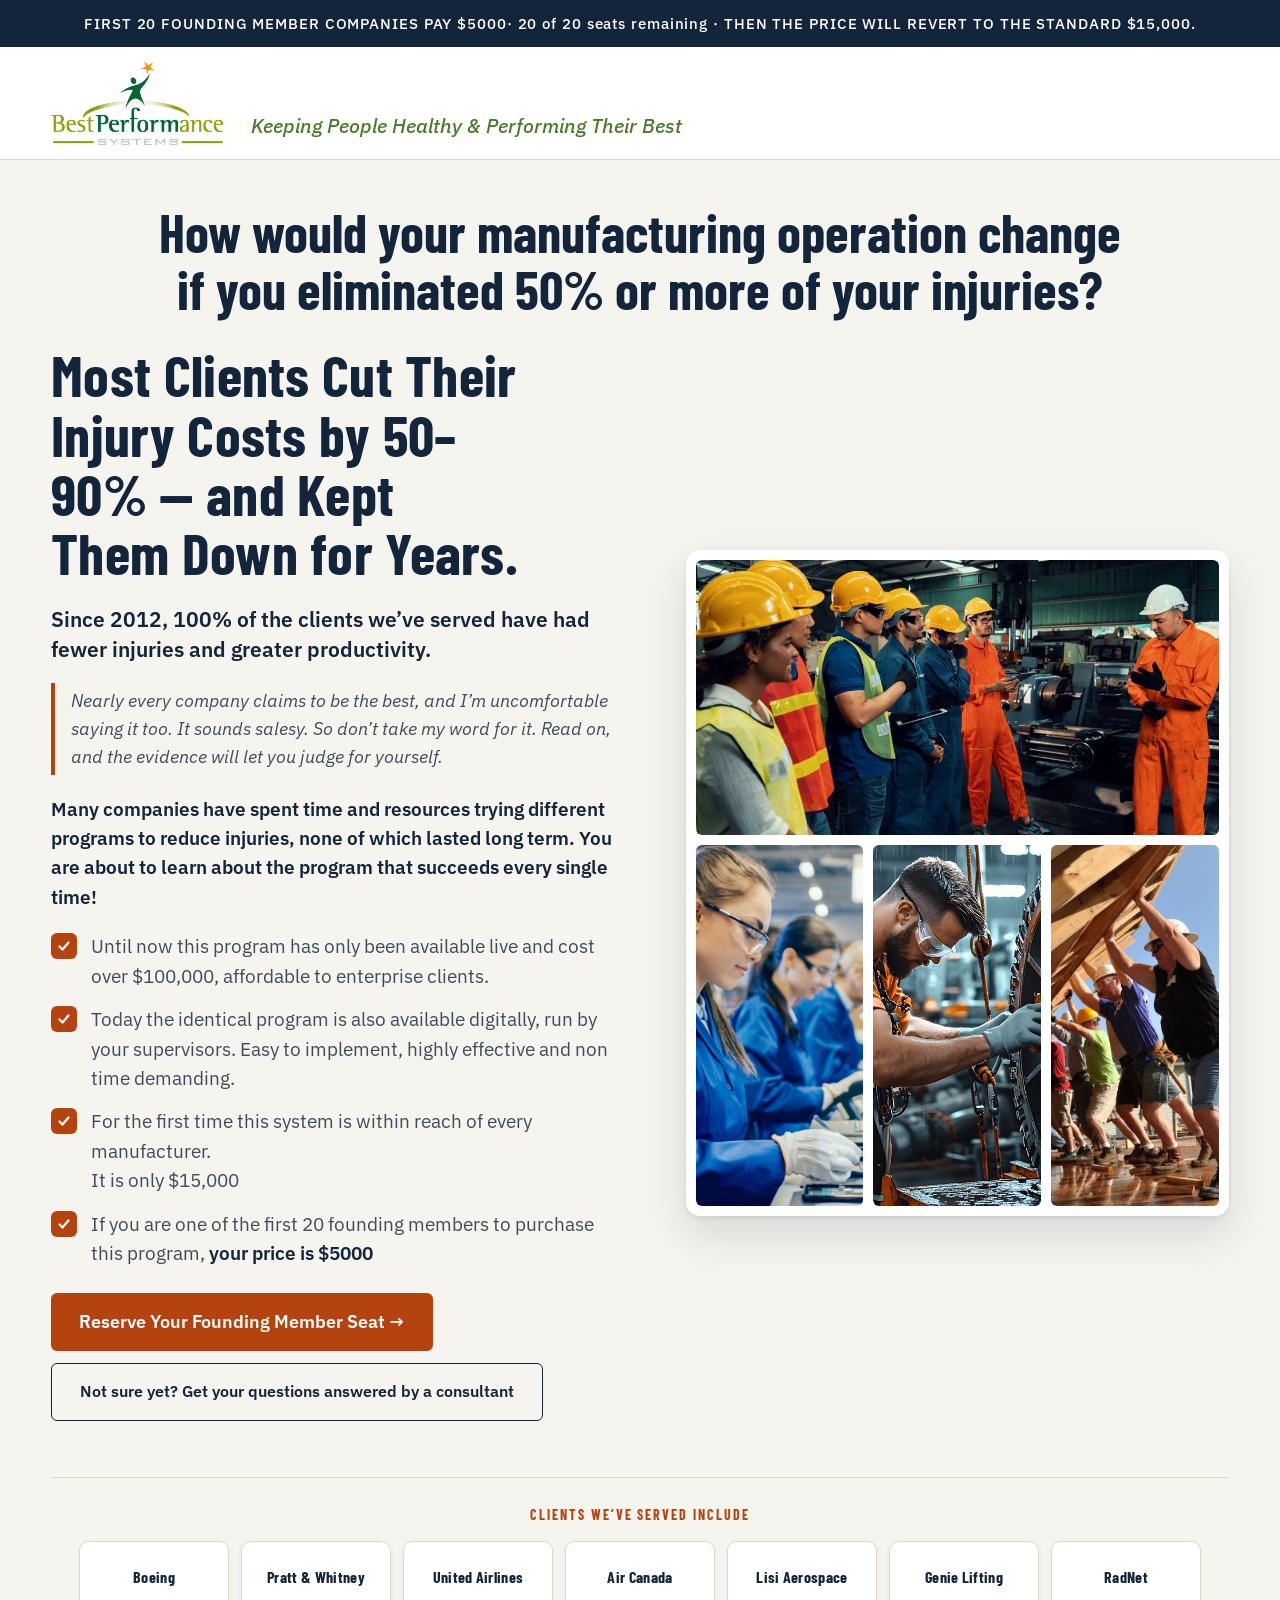
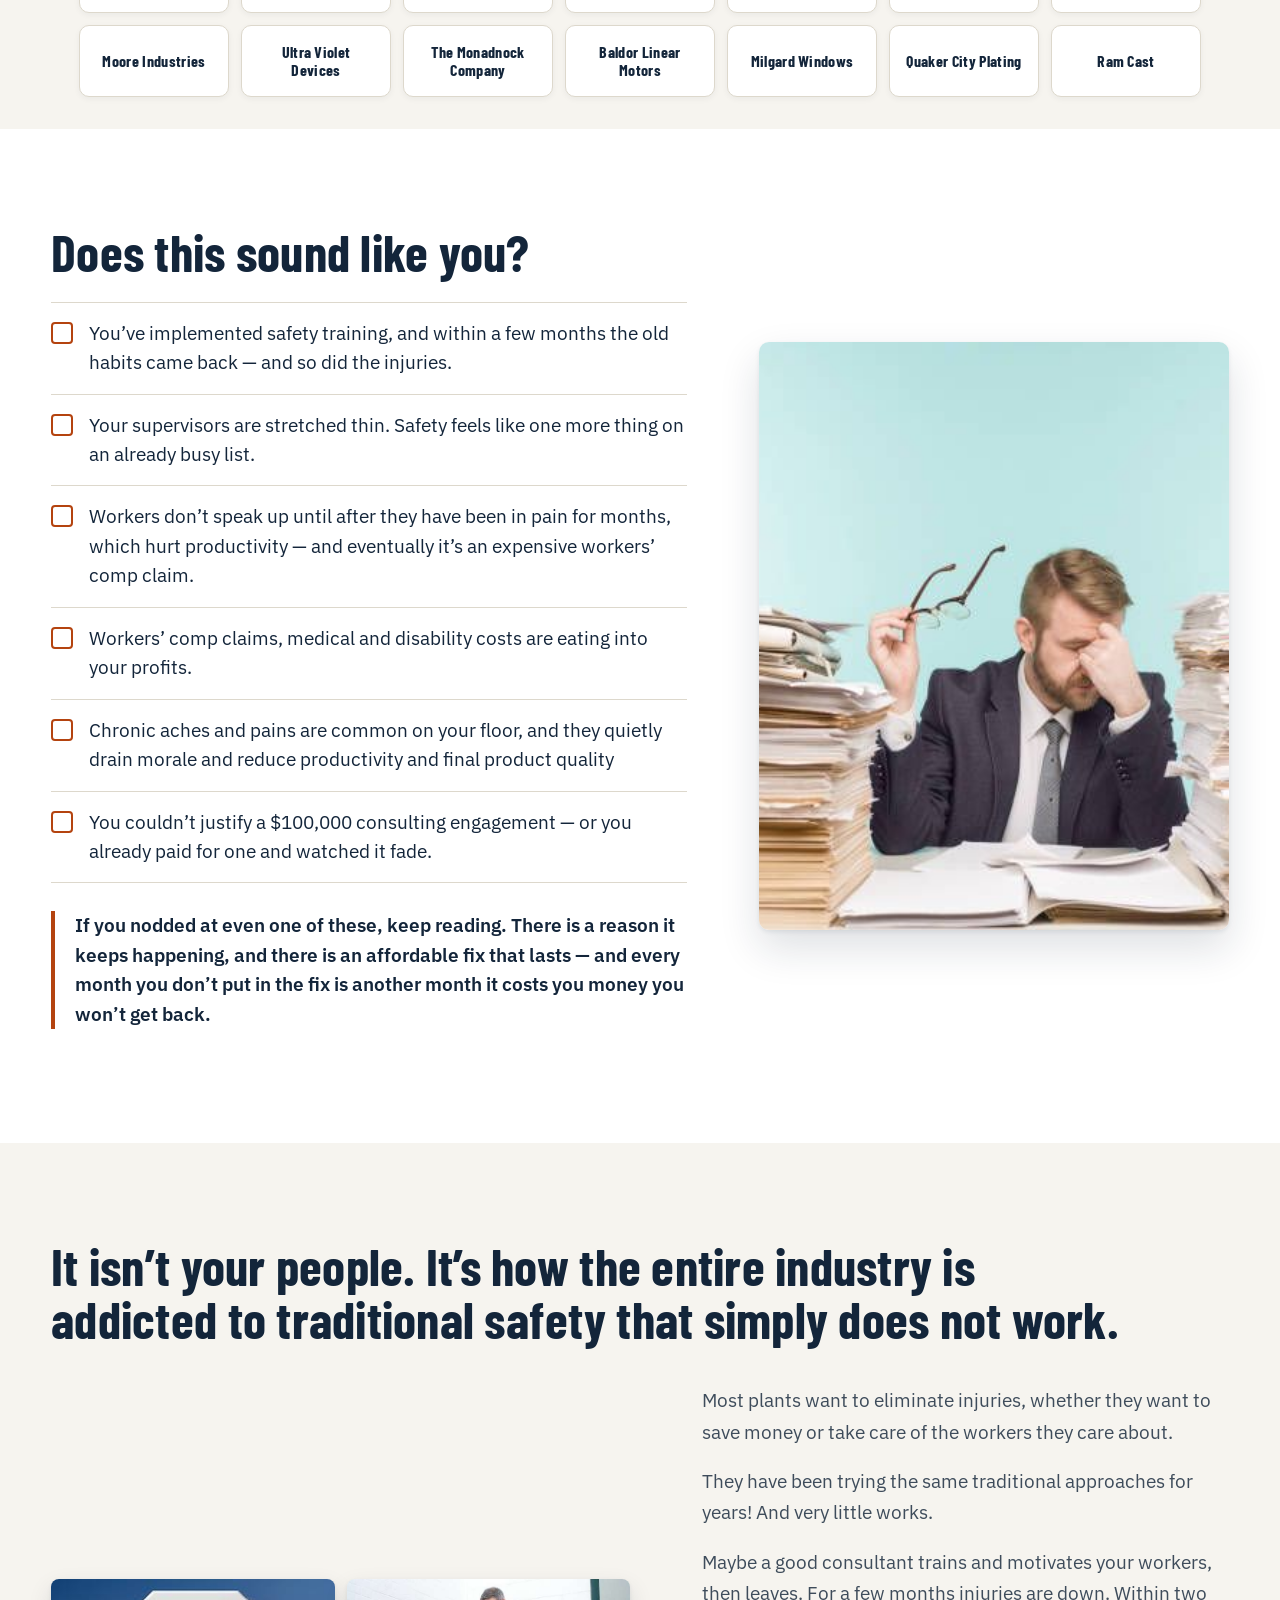
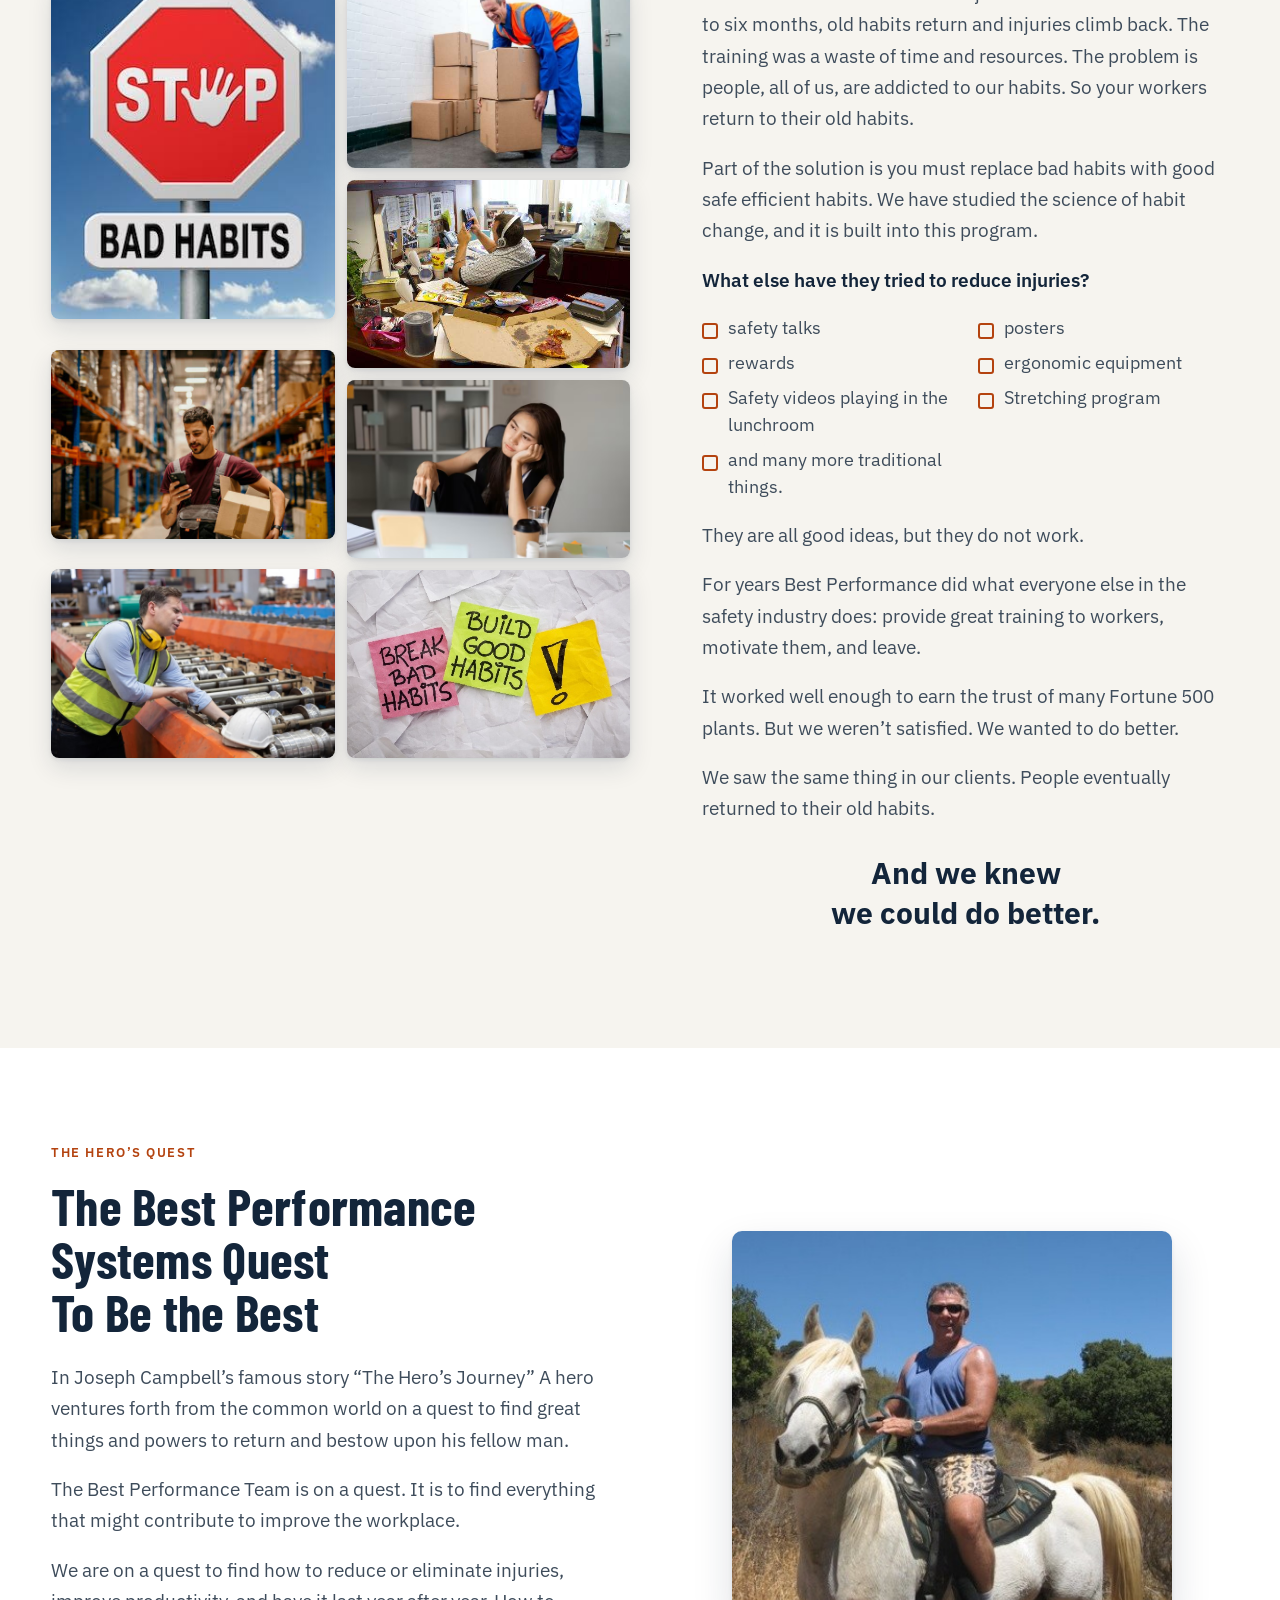
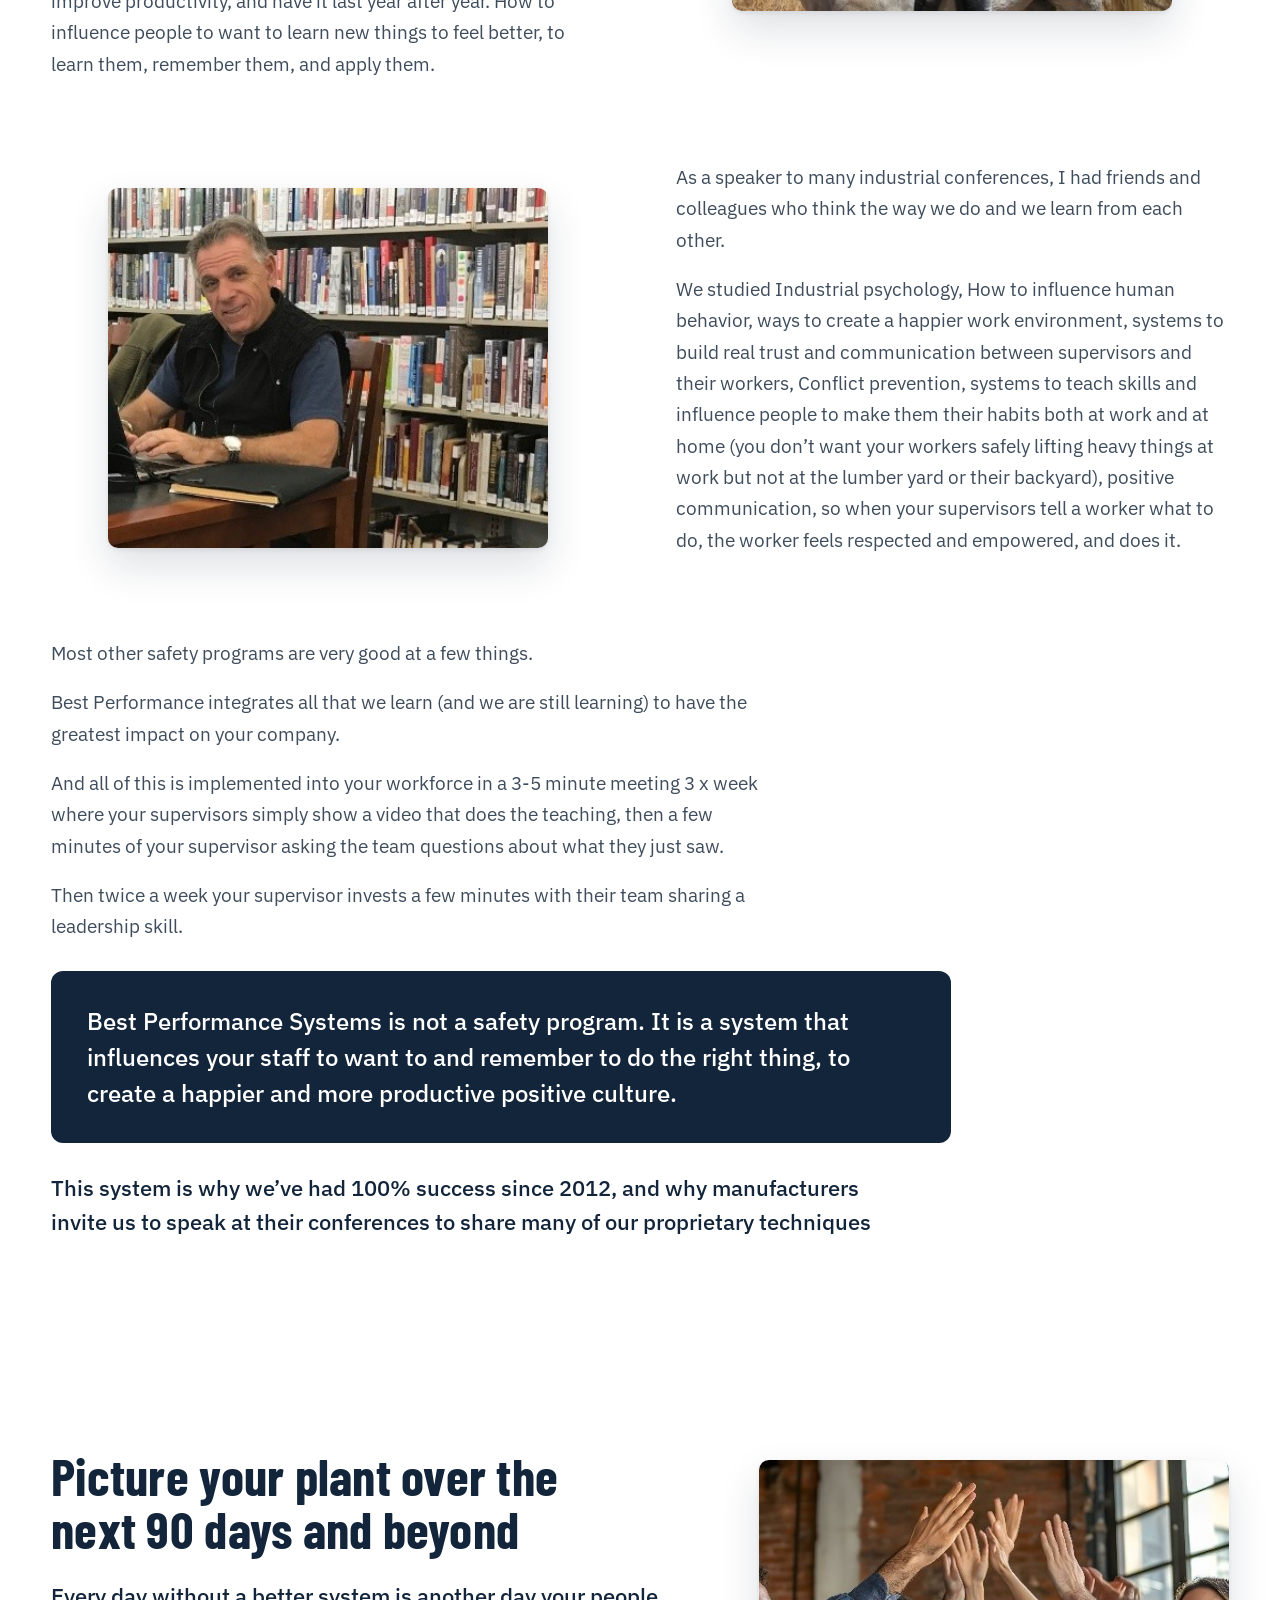
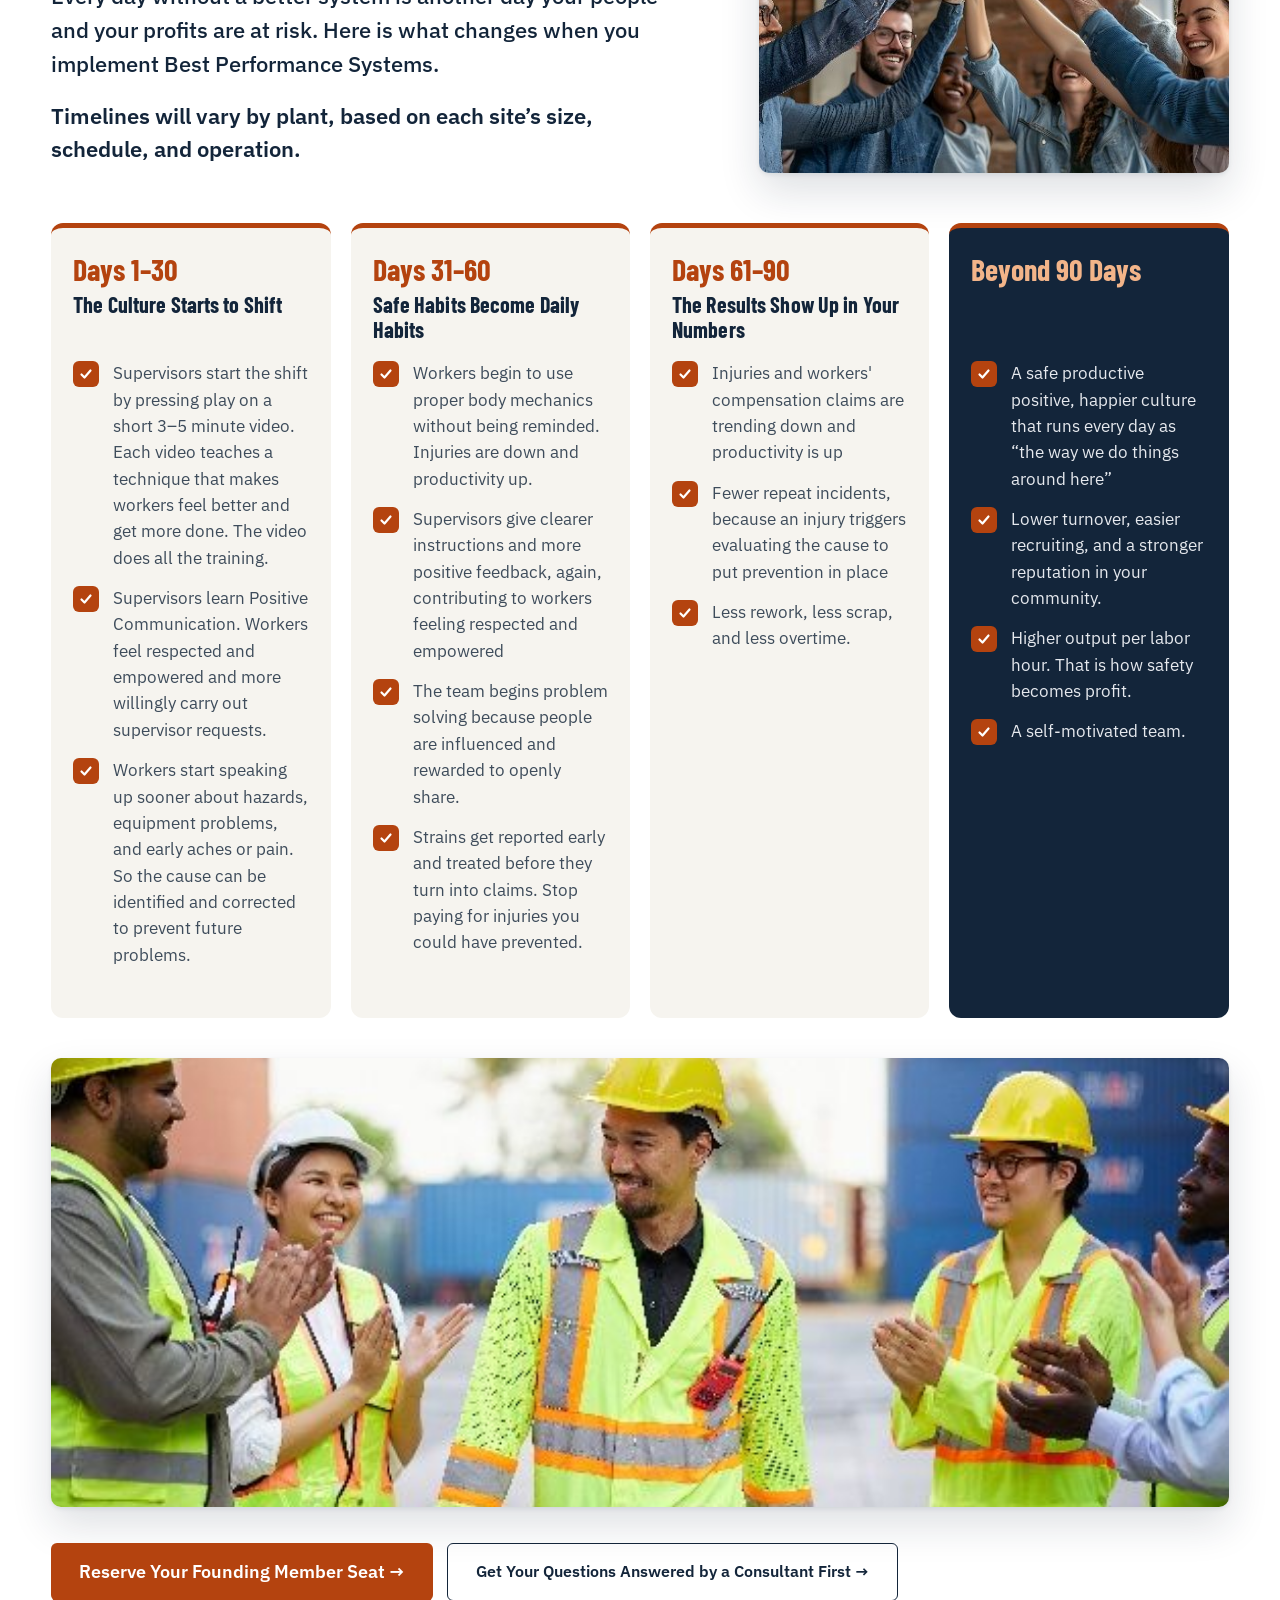
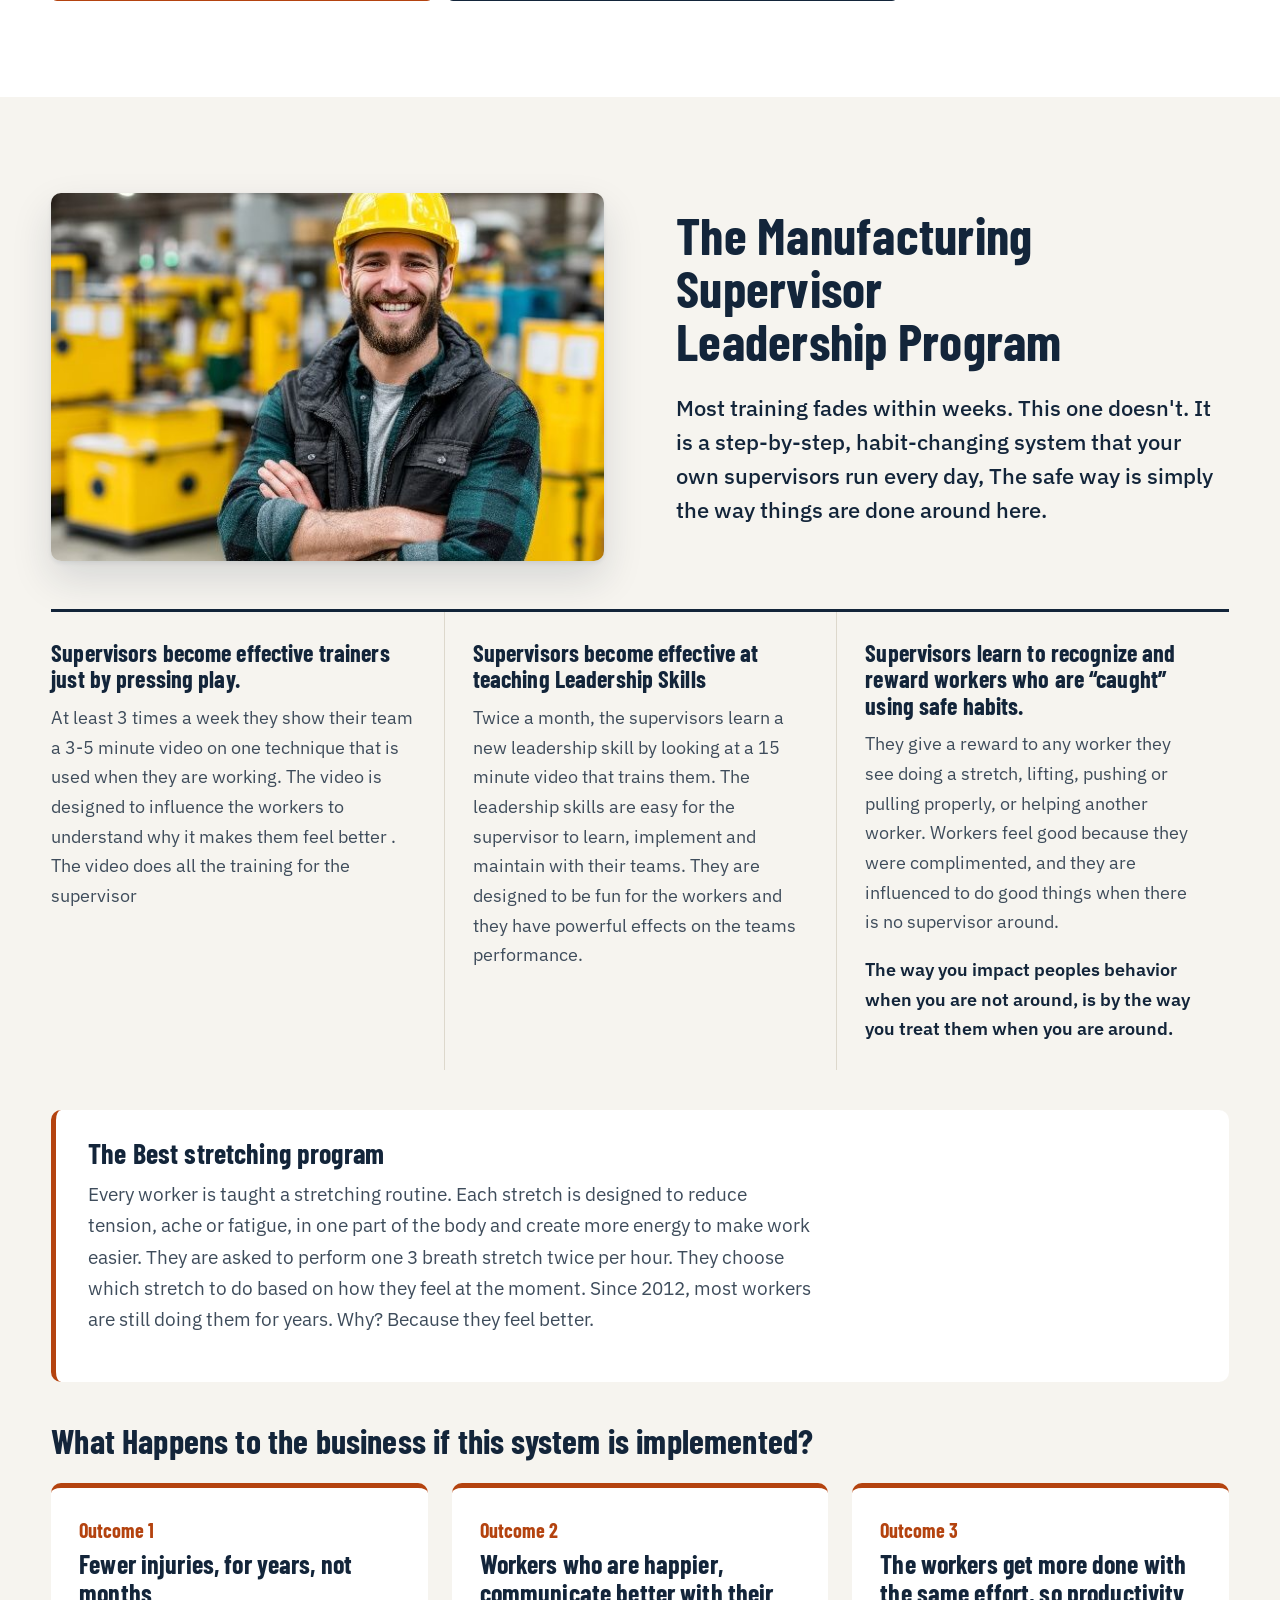
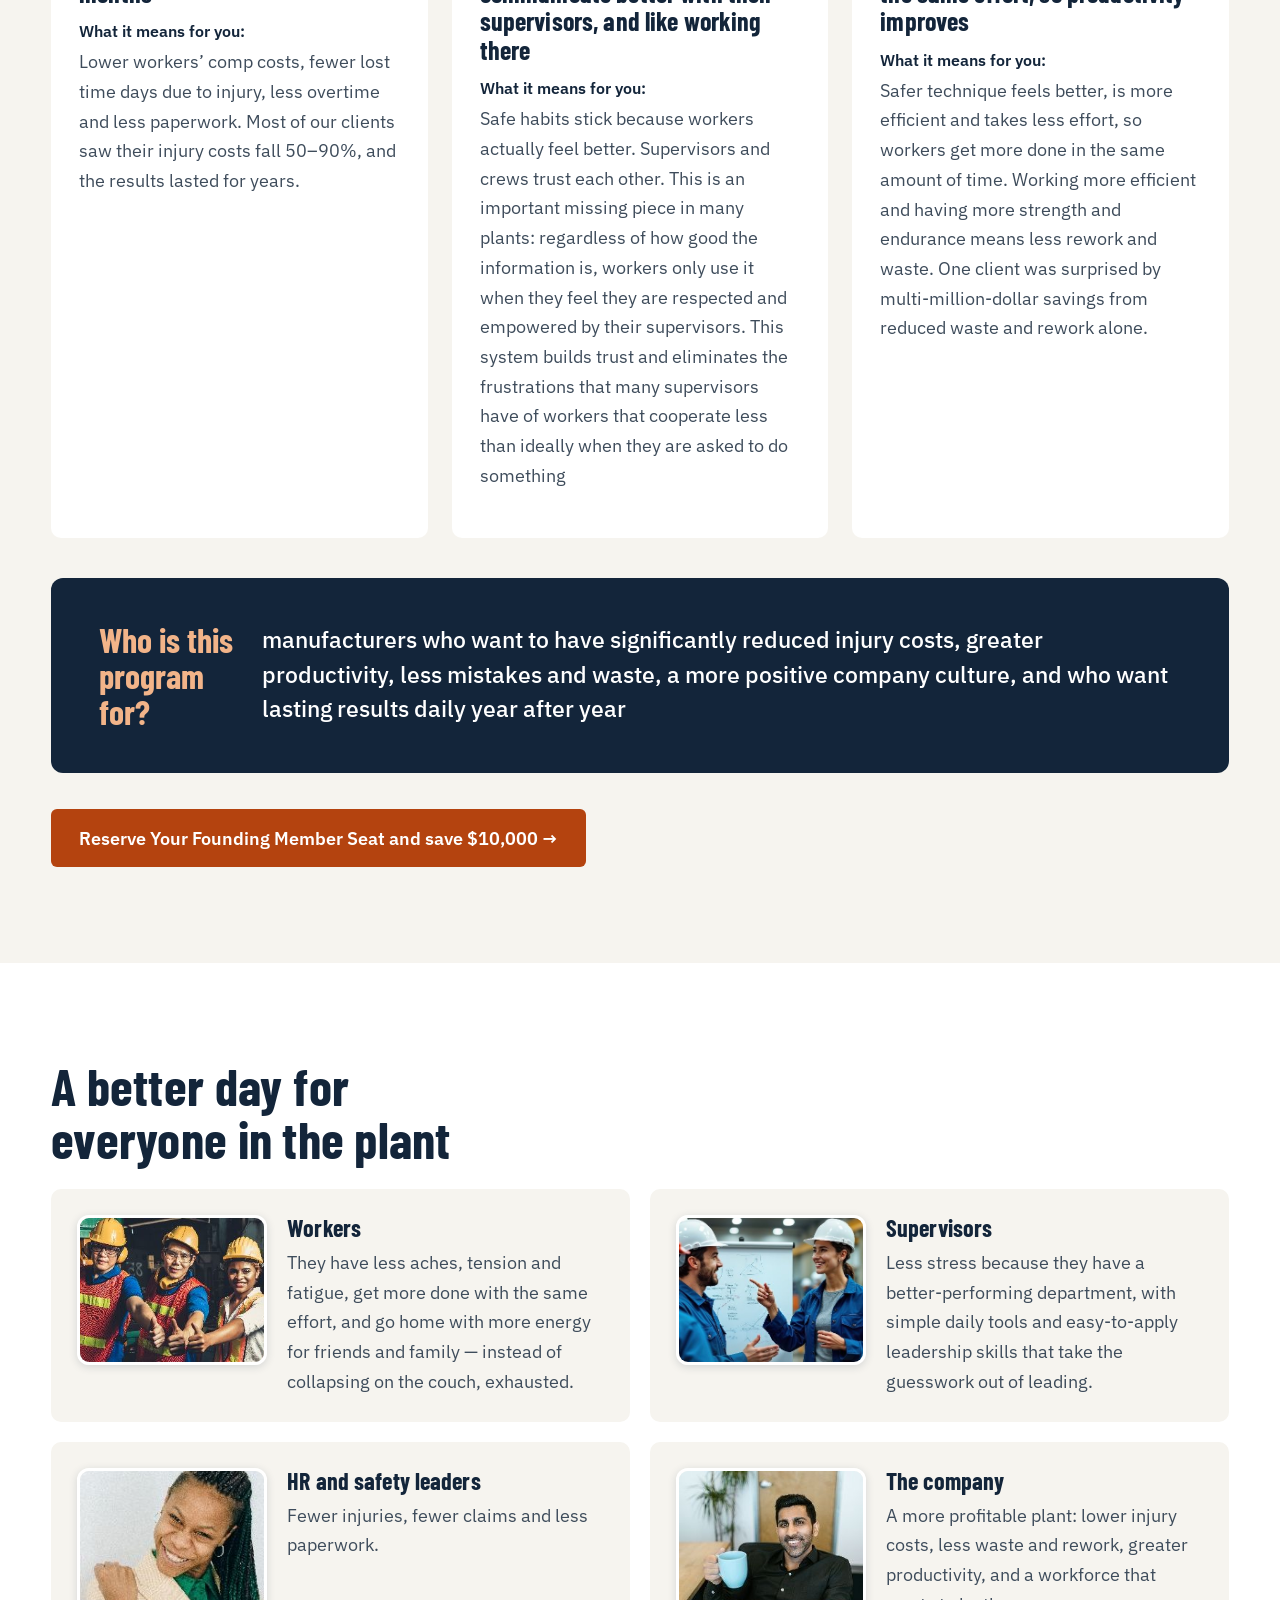
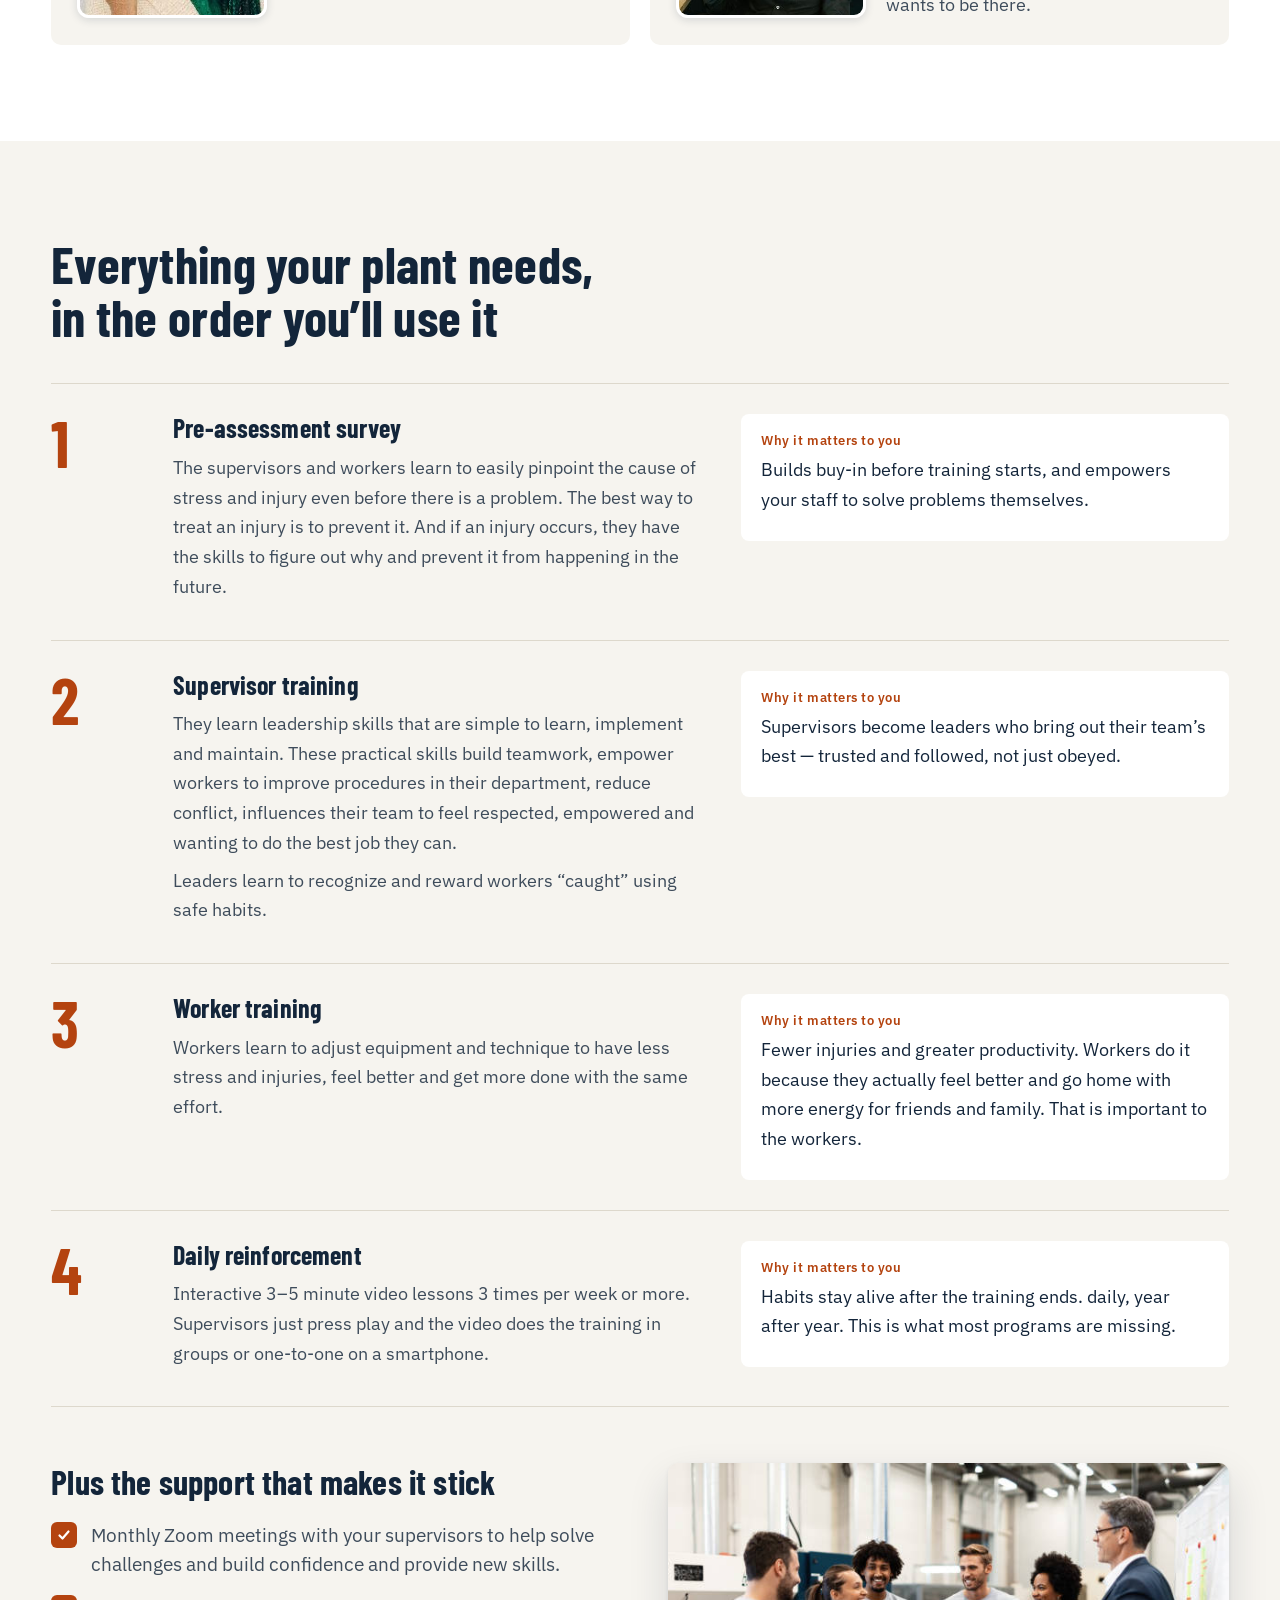
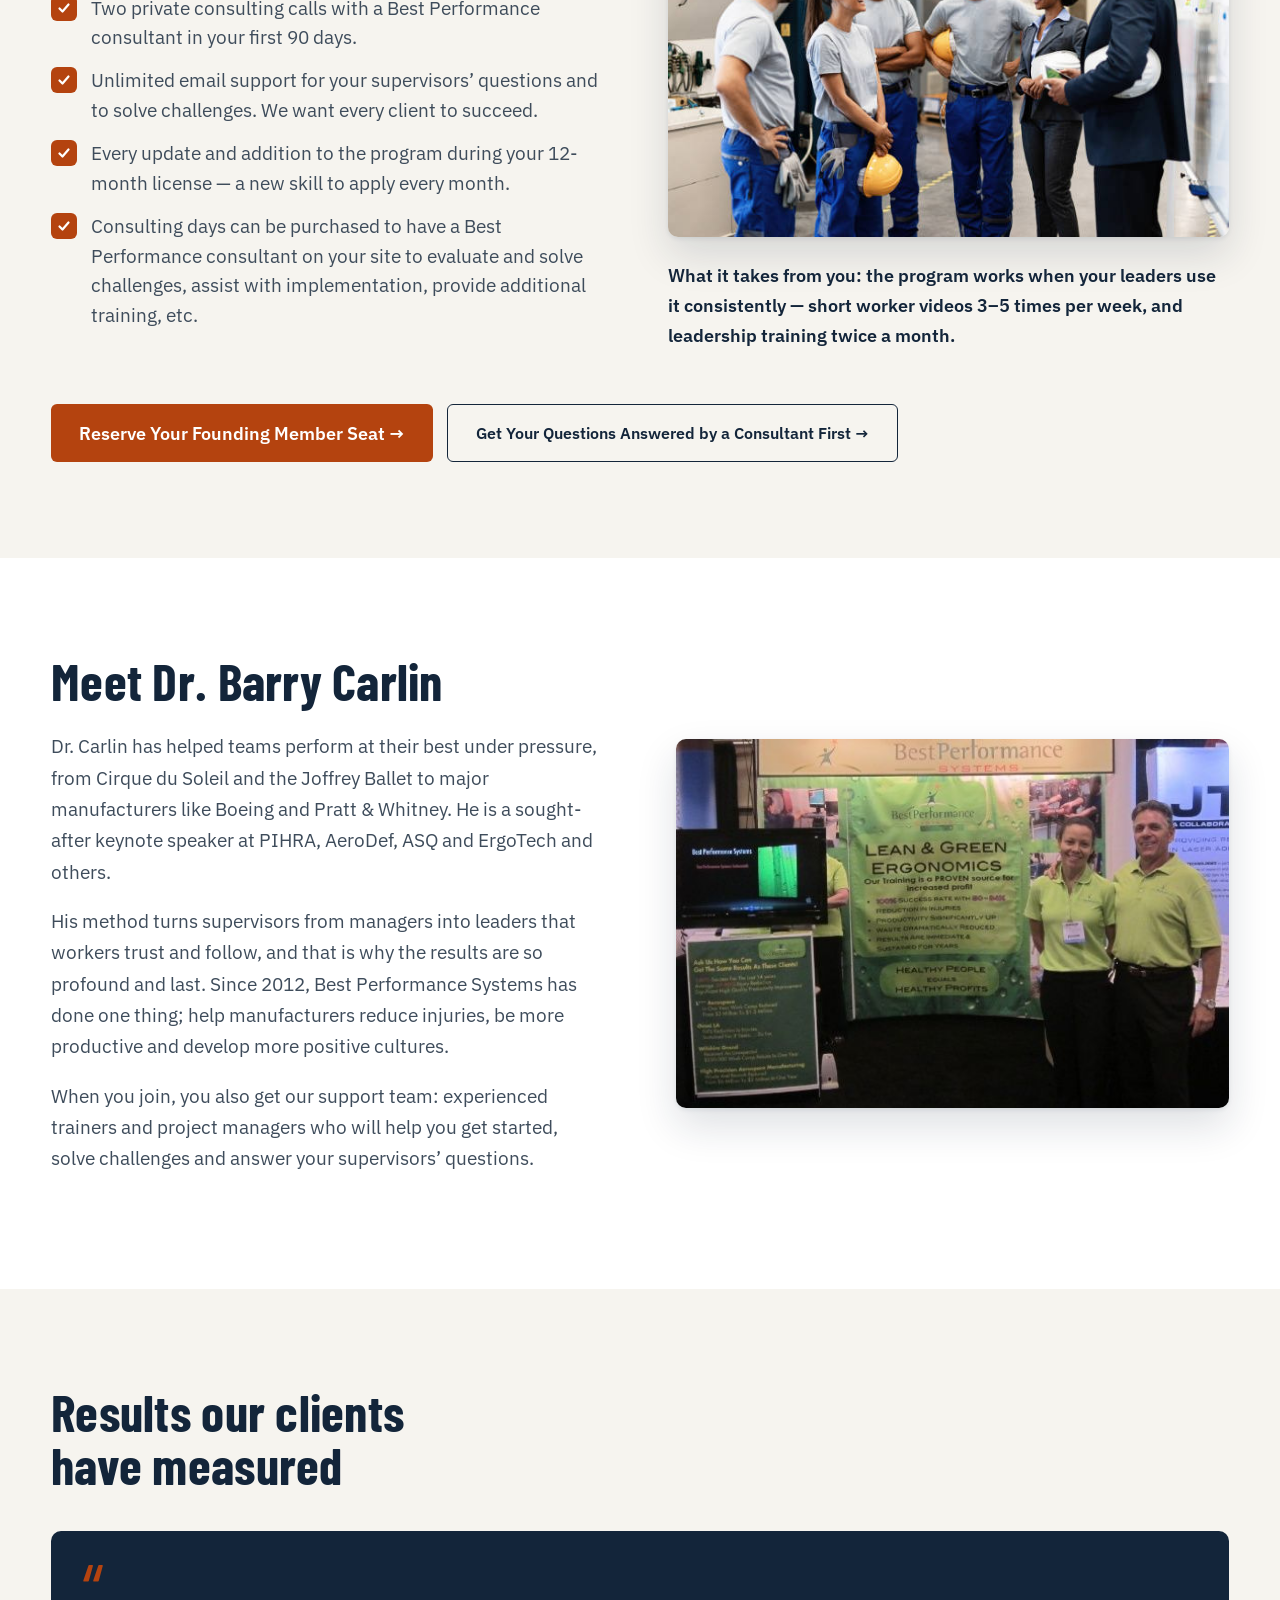
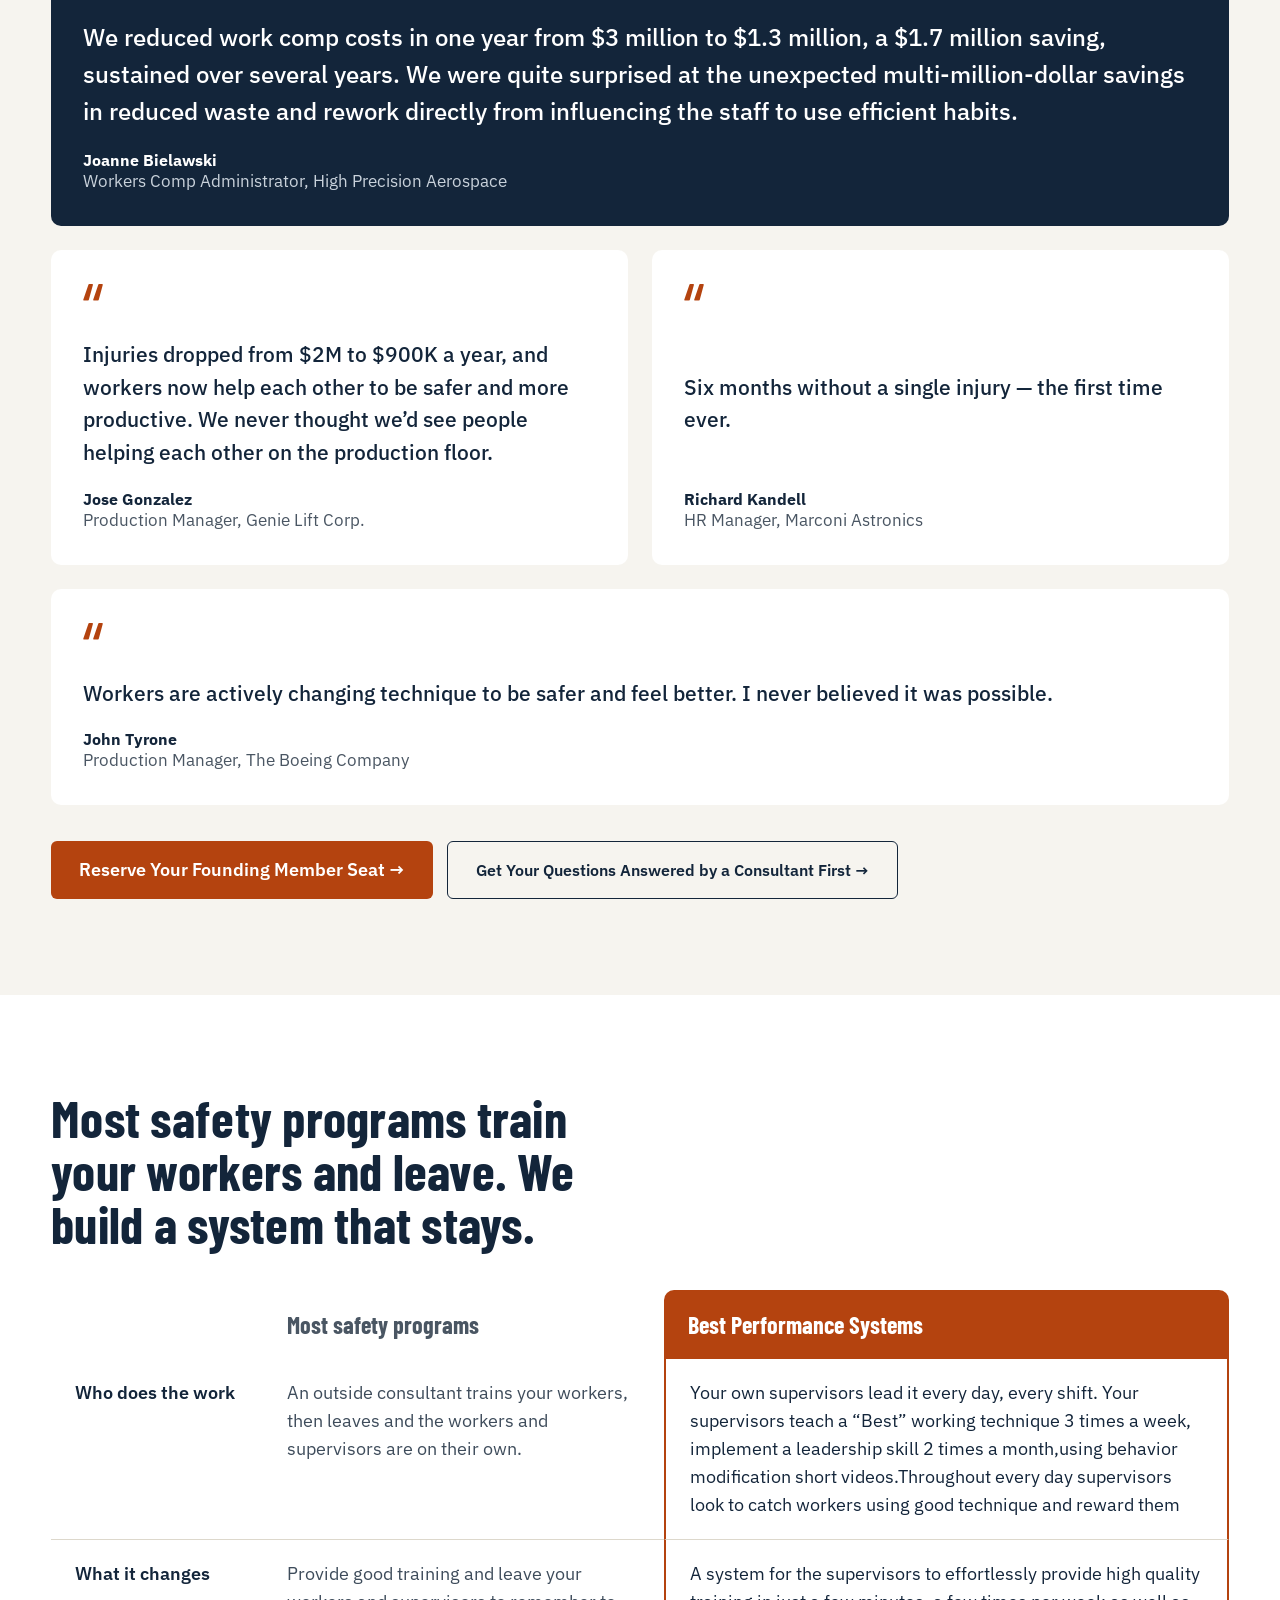
==== index.html @ 2252175b "Client logos in the clients row Co-Authored-By: Claude Opus 5.5 <noreply@anthropic.com> Claude-Sessi" ====
<!doctype html><html><head><meta charset='utf-8'><meta name='viewport' content='width=device-width,initial-scale=1'><link rel='preconnect' href='https://fonts.googleapis.com'><link rel='preconnect' href='https://fonts.gstatic.com' crossorigin><link rel='stylesheet' href='https://fonts.googleapis.com/css2?family=Barlow+Condensed:wght@600;700&family=IBM+Plex+Sans:wght@400;500;600;700&display=swap'><title>Best Performance Systems – Founding Member Sales Page</title><style></style>

<style>
*{box-sizing:border-box}
body{margin:0;font-family:'IBM Plex Sans',system-ui,sans-serif;color:#13253A;background:#F6F4EF;-webkit-font-smoothing:antialiased}
img{display:block;max-width:100%}
a{color:inherit}
.page{width:100%;background:#F6F4EF}
.wrap{max-width:1600px;margin:0 auto;padding:0 clamp(20px,4vw,56px)}
.band{padding:96px 0}
.band.white{background:#FFFFFF}
.band.navy{background:#13253A;color:#FFFFFF}
.band.tight{padding:72px 0}
h1,h2,h3{font-family:'Barlow Condensed',sans-serif;font-weight:700;margin:0;letter-spacing:0.005em}
h2{font-size:52px;line-height:1.02;margin-bottom:24px;max-width:26ch;text-wrap:balance}
h3{font-size:28px;line-height:1.1}
p{margin:0 0 18px;font-size:19px;line-height:1.65;color:#3E4C5B;max-width:66ch}
.navy p{color:#C9D2DB}
.lead{font-size:22px;line-height:1.55;color:#13253A;font-weight:500}
.navy .lead{color:#FFFFFF}
.strong{font-weight:600;color:#13253A}
.split{display:grid;grid-template-columns:minmax(0,1fr) minmax(0,1fr);gap:72px;align-items:center}
.split.wide-text{grid-template-columns:minmax(0,1.15fr) minmax(0,0.85fr)}
.split.flip > .media{order:-1}
.photo{width:100%;border-radius:10px;object-fit:cover;box-shadow:0 2px 4px rgba(19,37,58,.08),0 18px 40px rgba(19,37,58,.14)}
.photo.tall{aspect-ratio:4/5}
.photo.land{aspect-ratio:3/2}
.photo.sq{aspect-ratio:1/1}
.photo.full{aspect-ratio:auto;height:auto;object-fit:contain}
.sec3-title{max-width:none;margin-bottom:40px}
.split.sec3{grid-template-columns:minmax(0,1.1fr) minmax(0,1fr);align-items:center}

.frame{background:#fff;padding:10px;border-radius:14px;box-shadow:0 2px 4px rgba(19,37,58,.08),0 18px 40px rgba(19,37,58,.14)}
.frame .photo{box-shadow:none;border-radius:8px}
.ticks{list-style:none;padding:0;margin:0 0 24px;display:flex;flex-direction:column;gap:14px}
.ticks li{display:flex;gap:14px;align-items:flex-start;font-size:19px;line-height:1.55;color:#3E4C5B}
.tick{flex-shrink:0;width:26px;height:26px;margin-top:1px;border-radius:6px;background:#B4430F;display:flex;align-items:center;justify-content:center}
.pain{list-style:none;padding:0;margin:0 0 28px;display:flex;flex-direction:column;gap:0;border-top:1px solid #DDD8CC}
.pain li{display:flex;gap:16px;align-items:flex-start;padding:16px 0;border-bottom:1px solid #DDD8CC;font-size:19px;line-height:1.55;color:#13253A}
.pain .mark{flex-shrink:0;width:22px;height:22px;margin-top:3px;border:2px solid #B4430F;border-radius:4px}
.cta-row{display:flex;flex-wrap:wrap;gap:14px;margin-top:36px}
.btns{display:flex;flex-direction:column;align-items:flex-start;gap:12px;margin-top:8px}
.btn{display:inline-flex;align-items:center;min-height:58px;padding:0 28px;border-radius:6px;font-weight:600;font-size:18px;text-decoration:none;line-height:1.3}
.btn.primary{background:#B4430F;color:#FFFFFF}
.btn.primary:hover{background:#9A390C}
.btn.ghost{border:1.5px solid #13253A;color:#13253A;font-size:16px}
.btn.ghost-light{border:1.5px solid #FFFFFF;color:#FFFFFF;font-size:16px}
.btn:focus-visible{outline:3px solid #E8B931;outline-offset:3px}
.btn-note{font-size:17px;color:#4A5663;margin-top:12px}
.btn-note.light{color:#C9D2DB}
.bar{background:#13253A;color:#fff;font-size:15px;font-weight:500;letter-spacing:.06em;text-align:center;padding:14px 24px}
.eyebrow{font-size:13px;font-weight:600;letter-spacing:.12em;color:#B4430F;margin-bottom:18px}
.hero{display:grid;grid-template-columns:minmax(0,1.05fr) minmax(0,1fr);gap:64px;align-items:center;padding:64px 0 56px}
.hero h1{font-size:58px;line-height:1.02;margin-bottom:22px;text-wrap:balance}
.hero .sub{font-size:21px;font-weight:600;line-height:1.45;color:#13253A;margin-bottom:18px}
.hero .intro{font-size:19px;font-weight:600;line-height:1.55;color:#13253A;margin-bottom:20px}
.hgrid{display:grid;grid-template-columns:repeat(3,minmax(0,1fr));grid-template-rows:275px 361px;gap:10px}
.hgrid img{width:100%;height:100%;object-fit:cover;border-radius:6px}
.hgrid img:first-child{grid-column:1 / span 3}
.clients{border-top:1px solid #DDD8CC;padding:22px 0 26px;display:flex;flex-wrap:wrap;gap:12px 32px;align-items:center;font-size:15px;color:#4A5663}
.clients b{color:#13253A;font-weight:600}
.best-line{font-size:18px;font-style:italic;line-height:1.55;color:#3E4C5B;border-left:4px solid #B4430F;padding:4px 0 4px 16px;margin:0 0 20px}
.clients{justify-content:center;text-align:center;gap:10px 10px!important;padding:28px 0 32px!important}
.clients b{flex-basis:100%;font-family:'Barlow Condensed',Arial Narrow,sans-serif;font-weight:700;letter-spacing:.14em;text-transform:uppercase;font-size:14px;color:#B4430F!important;margin-bottom:6px}
.clients{gap:12px!important}
.logo-card{display:inline-flex;align-items:center;justify-content:center;width:150px;height:72px;background:#fff;border:1px solid #DDD8CC;border-radius:10px;padding:12px 16px;box-shadow:0 2px 6px rgba(19,37,58,.05)}
.logo-card img{max-width:100%;max-height:40px;object-fit:contain;display:block}
.logo-card.txt{font-family:'Barlow Condensed',Arial Narrow,sans-serif;font-weight:700;font-size:16px;line-height:1.1;color:#13253A;text-align:center;letter-spacing:.02em}
@media (max-width:560px){.logo-card{width:calc(50% - 6px);height:64px}}
.closing{font-size:19px;font-weight:600;color:#13253A;border-left:4px solid #B4430F;padding-left:20px;margin-top:8px;max-width:60ch;line-height:1.55}
.itstrue{font-family:'Barlow Condensed',sans-serif;font-weight:700;font-size:58px;line-height:1.02;color:#13253A;margin-bottom:14px;text-align:center}
.tried{list-style:none;padding:0;margin:0 0 20px;display:grid;grid-template-columns:repeat(2,minmax(0,1fr));gap:8px 24px}
.tried li{font-size:18px;color:#3E4C5B;padding-left:26px;position:relative;line-height:1.5}
.tried li::before{content:"";position:absolute;left:0;top:9px;width:12px;height:12px;border:2px solid #B4430F;border-radius:3px}
.quest-ph{border:2px dashed #B4430F;border-radius:14px;padding:56px;text-align:center;background:#FBF1EC}
.quest-ph h2{margin:0 auto 14px;max-width:none}
.quest-ph p{margin:0 auto}
.ph-tag{display:inline-block;font-size:14px;font-weight:600;letter-spacing:.12em;color:#B4430F;margin-bottom:12px}
.routine-h{font-size:44px}
.gbox{position:relative;max-width:980px;margin:0 auto;background:#fff;border:2px solid #13253A;border-radius:16px;overflow:hidden;box-shadow:0 18px 40px rgba(19,37,58,.12)}
.gbox .stamp{position:absolute;top:18px;right:22px;z-index:2}
.gbox .stamp svg{width:150px;height:150px}
.g-head{background:#13253A;color:#fff;padding:38px 200px 32px 48px}
.g-eyebrow{font-size:14px;font-weight:600;letter-spacing:.2em;text-transform:uppercase;color:#F2B489;margin-bottom:8px}
.g-head h2{color:#fff;margin:0;font-size:46px;max-width:none}
.g-body{padding:36px 48px 8px}
.g-lead{font-size:20px;line-height:1.6;color:#13253A;max-width:none}
.g-lead b{color:#B4430F}
.g-promise{display:flex;align-items:center;gap:14px;font-size:14px;font-weight:700;letter-spacing:.2em;text-transform:uppercase;color:#B4430F;margin:28px 0 20px}
.g-promise::after{content:"";flex:1;height:2px;background:#EAE6DC}
.g-steps{list-style:none;margin:0;padding:0}
.g-steps li{display:flex;gap:20px;position:relative;padding-bottom:26px}
.g-steps li:not(:last-child)::before{content:"";position:absolute;left:24px;top:54px;bottom:4px;border-left:2px dashed #DDD8CC}
.g-num{flex:0 0 50px;width:50px;height:50px;border-radius:50%;background:#B4430F;color:#fff;font-family:'Barlow Condensed',sans-serif;font-weight:700;font-size:26px;display:flex;align-items:center;justify-content:center}
.g-steps li.g-last .g-num{background:#13253A;box-shadow:0 0 0 5px #F2E3D8}
.g-steps h3{font-size:24px;margin:4px 0 6px}
.g-steps p{font-size:18px;margin:0;max-width:none}
.g-steps li.g-last>div{background:#FBF1EC;border-radius:12px;padding:16px 20px;margin-top:-4px}
.g-steps li.g-last p b{color:#B4430F}
.g-close{background:#13253A;color:#fff;text-align:center;padding:26px 40px;font-size:22px;font-weight:600;line-height:1.45}
.g-close span{color:#F2B489}
.g-fine{margin:0;max-width:none;background:#F6F4EF;color:#4A5663;font-size:12.5px;font-style:italic;text-align:center;padding:14px 40px 16px;border-top:1px solid #EAE6DC}
.services{display:grid;grid-template-columns:repeat(2,minmax(0,1fr));gap:28px;margin-top:8px}
.svc{background:#F6F4EF;border-radius:14px;border-top:6px solid #B4430F;padding:34px 32px;display:flex;flex-direction:column}
.svc-for{font-size:14px;font-weight:600;letter-spacing:.06em;text-transform:uppercase;color:#B4430F;margin-bottom:10px}
.svc h3{font-size:30px;margin-bottom:16px}
.svc h4{font-family:'Barlow Condensed',sans-serif;font-size:22px;margin:10px 0 12px;color:#13253A}
.svc .ticks{margin-bottom:16px}.svc .ticks li{font-size:17px}
.svc-steps{margin:0 0 18px;padding-left:22px;display:flex;flex-direction:column;gap:12px}
.svc-steps li{font-size:17px;line-height:1.55;color:#3E4C5B}
.svc-steps b,.svc-price b{color:#13253A}
.svc-price{margin-top:auto;background:#13253A;color:#fff;border-radius:10px;padding:18px 20px;font-size:17px;line-height:1.5;display:flex;flex-direction:column;gap:6px}
.svc-price b{color:#F2B489}
.soft{margin-top:28px;background:#13253A;border-radius:14px;border-top:6px solid #B4430F;padding:38px 40px;display:grid;grid-template-columns:minmax(0,1.05fr) minmax(0,1fr);gap:44px;align-items:center}
.soft h3{color:#fff;font-size:34px;margin-bottom:14px}
.soft p{color:#C9D2DB;margin-bottom:24px}
.soft .svc-for{color:#F2B489}
.soft-list{list-style:none;margin:0;padding:0;display:flex;flex-direction:column}
.soft-list li{display:flex;gap:14px;align-items:baseline;padding:11px 0;border-bottom:1px solid rgba(255,255,255,.12);color:#fff;font-size:17px;font-weight:500;line-height:1.4}
.soft-list li:last-child{border-bottom:0}
.sn{font-family:'Barlow Condensed',sans-serif;font-weight:700;font-size:20px;color:#F2B489;min-width:26px}
.svc-close{text-align:center;margin:40px auto 0;max-width:760px}
.svc-close p{margin:0 auto 8px}
.logorow{display:flex;align-items:flex-end;gap:28px}
.tagline{font-family:'IBM Plex Sans',sans-serif;font-style:italic;font-weight:500;font-size:20px;color:#4A7A2C;padding-bottom:6px;white-space:nowrap}
.timeline{display:grid;grid-template-columns:repeat(4,minmax(0,1fr));gap:20px;margin-top:40px}
.stage{background:#F6F4EF;border-radius:12px;padding:26px 22px;border-top:5px solid #B4430F}
.stage.beyond{background:#13253A}
.stage.beyond .when{color:#F2B489}.stage.beyond .ticks li{color:#E6E9EE}
.stage .when{font-family:'Barlow Condensed',sans-serif;font-weight:700;font-size:30px;color:#B4430F;line-height:1}
.stage h3{font-size:22px;margin:8px 0 16px;min-height:52px}
.stage .ticks li{font-size:17px}
.photo.wide{aspect-ratio:21/8;width:100%}
.stretch{background:#fff;border-left:5px solid #B4430F;border-radius:10px;padding:28px 32px;margin:8px 0 40px}
.stretch h3{font-size:28px;margin-bottom:10px}
.whathappens{font-size:34px;margin:0 0 24px}
.invest-quote{background:#13253A;border-radius:12px;padding:36px 40px;margin:36px 0 8px}
.invest-quote p{color:#fff;font-size:24px;line-height:1.5;font-weight:500;margin:0;max-width:none}
.knew{text-align:center;font-size:30px;line-height:1.35;margin-top:28px;max-width:none}
.quest-row .media{display:flex;justify-content:center}
.quest-row .photo.full{max-width:440px;width:100%}
.quest-close{margin-top:64px;max-width:900px}
.quest-box{background:#13253A;border-radius:12px;padding:32px 36px;margin:28px 0}
.quest-box p{color:#fff;font-size:24px;line-height:1.5;font-weight:500;margin:0;max-width:none}
.eyebrow-top{text-align:center;padding-top:44px;margin-bottom:14px}
.itstrue-full{max-width:1040px;margin:0 auto;text-wrap:balance;font-size:54px;line-height:1.05}
.itstrue-full + .hero{padding-top:28px}
.unsafe{display:grid;grid-template-columns:1fr 1fr;gap:12px;align-items:stretch}
.ucol{display:flex;flex-direction:column;justify-content:space-between;gap:12px}
.unsafe img{width:100%;height:auto;margin:0;border-radius:8px;box-shadow:0 2px 4px rgba(19,37,58,.08),0 10px 24px rgba(19,37,58,.12)}
.fine.big{font-size:22px;line-height:1.5;font-weight:600;color:#13253A;max-width:none;margin-top:8px}
.edition{display:inline-block;background:#B4430F;color:#fff;font-weight:600;font-size:13px;letter-spacing:.1em;padding:7px 12px;border-radius:4px;margin-bottom:18px}
.pillars{display:grid;grid-template-columns:repeat(3,minmax(0,1fr));gap:0;margin:48px 0 40px;border-top:3px solid #13253A}
.pillar{padding:28px 28px 8px 0}
.pillar + .pillar{padding-left:28px;border-left:1px solid #DDD8CC}
.pillar h3{font-size:24px;margin-bottom:10px}
.pillar p{font-size:18px}
.price-line{font-size:20px;font-weight:600;color:#13253A;margin:8px 0 48px}
.price-line s{color:#4A5663;font-weight:500}
.outcomes{display:grid;grid-template-columns:repeat(3,minmax(0,1fr));gap:24px;margin-bottom:40px}
.outcome{background:#fff;border-radius:10px;padding:30px 28px;border-top:5px solid #B4430F}
.outcome .num{font-family:'Barlow Condensed',sans-serif;font-weight:700;font-size:20px;color:#B4430F;margin-bottom:8px}
.outcome h3{font-size:26px;margin-bottom:14px}
.outcome .label{font-size:16px;font-weight:600;color:#13253A;margin-bottom:6px}
.outcome p{font-size:18px}
.forwho{background:#13253A;color:#fff;border-radius:12px;padding:44px 48px;margin-bottom:36px;display:grid;grid-template-columns:auto 1fr;gap:28px;align-items:start}
.forwho .q{font-family:'Barlow Condensed',sans-serif;font-weight:700;font-size:34px;line-height:1.05;color:#F2B489;max-width:9ch}
.forwho p{font-size:23px;line-height:1.5;color:#fff;font-weight:500;max-width:none;margin:0}
.roles{display:grid;grid-template-columns:repeat(2,minmax(0,1fr));gap:20px}
.role{display:flex;gap:20px;align-items:flex-start;background:#F6F4EF;border-radius:10px;padding:26px}
.role img{width:190px;height:150px;border-radius:12px;object-fit:cover;flex-shrink:0;border:3px solid #fff;box-shadow:0 2px 8px rgba(19,37,58,.15)}
.role h3{font-size:24px;margin-bottom:6px}
.role p{font-size:18px;margin:0}
.steps{display:flex;flex-direction:column;gap:0;margin:40px 0 56px;border-top:1px solid #DDD8CC}
.step{display:grid;grid-template-columns:90px minmax(0,1.1fr) minmax(0,1fr);gap:32px;padding:30px 0;border-bottom:1px solid #DDD8CC;align-items:start}
.step .n{font-family:'Barlow Condensed',sans-serif;font-weight:700;font-size:64px;line-height:.9;color:#B4430F}
.step h3{font-size:26px;margin-bottom:10px}
.step p{font-size:18px;margin:0 0 8px}
.step .why{background:#FFFFFF;border-radius:8px;padding:18px 20px}
.step .why .label{font-size:13px;font-weight:600;color:#B4430F;margin-bottom:6px;letter-spacing:.04em}
.step .why p{color:#13253A}
.support{display:grid;grid-template-columns:repeat(2,minmax(0,1fr));gap:56px;align-items:start}
.bonus{background:#FFF7E0;border:1.5px solid #E8B931;border-radius:10px;padding:24px 26px;margin-bottom:16px}
.bonus h3{font-size:22px;margin-bottom:8px}
.bonus p,.optional p{font-size:18px;margin:0}
.optional{border:1.5px dashed #B9B3A6;border-radius:10px;padding:24px 26px;margin-bottom:16px}
.optional h3{font-size:22px;margin-bottom:8px}
.takes{font-size:18px;color:#13253A;font-weight:600}
.bio-role{font-size:16px;color:#B4430F;font-weight:600;margin-bottom:16px}
.quotes{display:grid;grid-template-columns:repeat(2,minmax(0,1fr));gap:24px;margin-top:40px}
.quote{background:#fff;border-radius:10px;padding:34px 32px;display:flex;flex-direction:column;justify-content:space-between;gap:20px;position:relative}
.quote.big{grid-column:1 / span 2;background:#13253A}
.quote.wide{grid-column:1 / span 2}
.quote .mark{font-family:'Barlow Condensed',sans-serif;font-size:80px;line-height:.6;color:#B4430F;height:34px}
.quote blockquote{margin:0;font-size:21px;line-height:1.55;color:#13253A;font-weight:500}
.quote.big blockquote{font-size:24px;color:#fff}
.quote cite{font-style:normal;font-size:17px;color:#4A5663}
.quote cite b{display:block;color:#13253A;font-size:16px}
.quote.big cite{color:#C9D2DB}.quote.big cite b{color:#fff}
.compare{width:100%;border-collapse:separate;border-spacing:0;margin-top:40px;font-size:18px}
.compare th{font-family:'Barlow Condensed',sans-serif;font-size:24px;font-weight:700;text-align:left;padding:20px 24px}
.compare th.them{color:#4A5663}
.compare th.us{background:#B4430F;color:#fff;border-radius:10px 10px 0 0}
.compare td{padding:20px 24px;vertical-align:top;line-height:1.55;border-bottom:1px solid #DDD8CC;color:#3E4C5B}
.compare td.rowh{font-weight:600;color:#13253A;width:18%}
.compare td.them{width:34%}
.compare td.us{background:#fff;color:#13253A;border-left:2px solid #B4430F;border-right:2px solid #B4430F}
.compare tr:last-child td.us{border-bottom:2px solid #B4430F;border-radius:0 0 10px 10px}
.calc{width:100%;border-collapse:collapse;margin:32px 0 14px;font-size:19px;background:#fff;border-radius:10px;overflow:hidden}
.calc th{background:#13253A;color:#fff;font-weight:600;font-size:15px;text-align:left;padding:16px 20px}
.calc td{padding:16px 20px;border-bottom:1px solid #EAE6DC;font-variant-numeric:tabular-nums}
.calc td:first-child{font-weight:600}
.calc td.save{color:#B4430F;font-weight:600}
.fine{font-size:16px;color:#4A5663;max-width:80ch}
.injury{font-family:'Barlow Condensed',sans-serif;font-weight:700;font-size:96px;line-height:.9;color:#B4430F;margin:4px 0 6px}
.offer{display:grid;grid-template-columns:minmax(0,1fr) minmax(0,1.05fr);gap:64px;align-items:center}
.offer-card{background:#fff;color:#13253A;border-radius:14px;padding:40px;border-top:8px solid #B4430F}
.offer-card .tag{font-size:14px;font-weight:600;letter-spacing:.1em;color:#4A5663}
.offer-card .price{font-family:'Barlow Condensed',sans-serif;font-weight:700;font-size:96px;line-height:1;margin:6px 0}
.offer-card .terms{font-size:15px;color:#4A5663;margin-bottom:22px}
.offer-card .ticks li{font-size:18px;color:#13253A}
.seats{display:flex;justify-content:space-between;align-items:center;background:#F6F4EF;border-radius:8px;padding:16px 20px;margin:4px 0 22px}
.seats span{font-size:15px;font-weight:600}
.seats strong{font-family:'Barlow Condensed',sans-serif;font-size:34px}
.offer-card .btns{align-items:stretch}
.offer-card .btn{justify-content:center;text-align:center}
.offer-card .pay{font-size:14px;color:#4A5663;margin:16px 0 0;text-align:center;max-width:none}
.vs{width:100%;border-collapse:collapse;margin-top:28px;font-size:18px}
.vs th{text-align:left;padding:14px 18px;font-weight:600;font-size:15px;color:#fff;border-bottom:1px solid #34465A}
.vs th.now{color:#F2B489}
.vs td{padding:14px 18px;border-bottom:1px solid #34465A;color:#C9D2DB;vertical-align:top;line-height:1.5}
.vs td:first-child{color:#fff;font-weight:600}
.vs td.now{color:#fff}
.agree{display:grid;grid-template-columns:repeat(3,minmax(0,1fr));gap:24px;margin-top:28px}
.agree div{border-top:2px solid #F2B489;padding-top:18px}
.agree h3{font-size:24px;color:#fff;margin-bottom:8px}
.agree p{font-size:18px}
.guarantee{position:relative;display:block;background:#fff;border:2px solid #13253A;border-radius:14px;padding:56px 240px 56px 56px}
.stamp{position:absolute;top:28px;right:32px;transform:rotate(8deg);filter:drop-shadow(0 6px 14px rgba(19,37,58,.25))}
.guarantee h2{font-size:44px;margin-bottom:16px;max-width:none}
.optin .media{max-width:360px;justify-self:end;width:100%}
.optin{display:grid;grid-template-columns:minmax(0,1.2fr) minmax(0,0.8fr);gap:64px;align-items:center}
.form{background:#fff;border-radius:12px;padding:28px;display:flex;flex-direction:column;gap:12px;margin-top:20px;max-width:520px;box-shadow:0 2px 4px rgba(19,37,58,.06),0 12px 32px rgba(19,37,58,.1)}
.form label{font-size:14px;font-weight:600}
.form input{min-height:52px;padding:0 16px;border:1px solid #B9B3A6;border-radius:6px;font-size:16px;font-family:inherit;color:#13253A;background:#fff}
.form input:focus-visible{outline:3px solid #E8B931;outline-offset:1px}
.form .btn{justify-content:center;border:0;cursor:pointer;font-family:inherit;margin-top:6px}
.routine{font-size:15px;color:#4A5663;font-style:italic}
.faq{margin-top:36px;border-top:1px solid #DDD8CC;max-width:900px}
.faq details{border-bottom:1px solid #DDD8CC}
.faq summary{list-style:none;cursor:pointer;display:flex;justify-content:space-between;gap:24px;align-items:center;padding:22px 4px;font-size:21px;font-weight:600;color:#13253A}
.faq summary::-webkit-details-marker{display:none}
.faq summary:focus-visible{outline:3px solid #E8B931;outline-offset:2px}
.faq summary .pm{flex-shrink:0;width:30px;height:30px;border-radius:50%;background:#13253A;color:#fff;display:flex;align-items:center;justify-content:center;font-size:20px;line-height:1}
.faq details[open] summary .pm{background:#B4430F}
.faq details[open] summary .pm::before{content:"–"}
.faq details:not([open]) summary .pm::before{content:"+"}
.faq .ans{padding:0 60px 22px 4px}
.faq .ans p{font-size:18px}
.final{position:relative;color:#fff;overflow:hidden}
.final .bg{position:absolute;inset:0;width:100%;height:100%;object-fit:cover}
.final .shade{position:absolute;inset:0;background:linear-gradient(90deg,rgba(19,37,58,.94) 0%,rgba(19,37,58,.86) 55%,rgba(19,37,58,.55) 100%)}
.final .wrap{position:relative;padding-top:110px;padding-bottom:110px}
.final h2{color:#fff;font-size:60px}
.final p{color:#D5DCE2}
.ps{max-width:980px;background:#FFFFFF;border-left:6px solid #B4430F;border-radius:10px;padding:36px 40px;margin-top:-40px;position:relative;box-shadow:0 18px 40px rgba(19,37,58,.14)}
.ps p{margin:0;font-size:18px;color:#13253A}
.ps b{font-family:'Barlow Condensed',sans-serif;font-size:26px;color:#B4430F;margin-right:6px}
.logobar{background:#FFFFFF;border-bottom:1px solid #DDD8CC}
.logobar .wrap{padding-top:14px;padding-bottom:14px}
.logo{height:84px;width:auto}
.sitefoot{background:#FFFFFF;border-top:1px solid #DDD8CC;padding:48px 0 40px;text-align:center}
.sitefoot .wrap{display:flex;flex-direction:column;align-items:center;gap:14px}
.logo-foot{height:88px;width:auto}
.sitefoot p{font-size:14px;color:#4A5663;margin:0}
@media (max-width: 900px){
 .g-head{padding:30px 22px 26px}
 .g-head h2{font-size:34px}
 .gbox .stamp{position:static;display:flex;justify-content:center;margin:18px 0 -6px;transform:none}
 .gbox .stamp svg{width:120px;height:120px}
 .g-body{padding:26px 22px 4px}
 .g-lead{font-size:18px}
 .g-close{padding:22px;font-size:19px}
 .g-fine{padding:12px 22px 14px}
 .services{grid-template-columns:1fr}
 .svc{padding:26px 22px}
 .timeline{grid-template-columns:1fr}
 .logorow{flex-direction:column;align-items:flex-start;gap:6px}
 .tagline{white-space:normal;font-size:16px}
 p{font-size:18px}
 .ticks li,.pain li{font-size:18px}
 .tried{grid-template-columns:1fr}
 .role img{width:130px;height:105px}
 .routine-h{font-size:32px}
 .itstrue{font-size:42px}  .soft{grid-template-columns:1fr;gap:24px;padding:28px 22px}  .soft h3{font-size:28px}  .itstrue.itstrue-full{font-size:34px}  .unsafe{gap:8px}
 .quest-ph{padding:32px 20px}
 .split.sec3{grid-template-columns:1fr}
 .split.sec3 .media{position:static}
 .logo{height:60px}
 .logo-foot{height:72px}
 .cta-row{flex-direction:column;align-items:stretch}
 .cta-row .btn{justify-content:center;text-align:center}
 .optin .media{justify-self:start;max-width:100%}
 .wrap{padding:0 22px}
 .band{padding:64px 0}.band.tight{padding:52px 0}
 h2{font-size:38px}
 .hero{grid-template-columns:1fr;gap:36px;padding:40px 0}
 .hero h1{font-size:42px}
 .hgrid{grid-template-rows:190px 220px}
 .bar{font-size:12px;padding:12px 16px}
 .split,.split.wide-text,.offer,.optin,.support{grid-template-columns:1fr;gap:36px}
 .split.flip > .media{order:0}
 .pillars,.outcomes,.agree{grid-template-columns:1fr}
 .pillar,.pillar + .pillar{padding:24px 0 8px;border-left:0;border-bottom:1px solid #DDD8CC}
 .forwho{grid-template-columns:1fr;padding:32px 26px;gap:14px}
 .forwho p{font-size:20px}
 .roles,.quotes{grid-template-columns:1fr}
 .quote.big,.quote.wide{grid-column:auto}
 .step{grid-template-columns:1fr;gap:12px}
 .step .n{font-size:48px}
 .compare,.compare tbody,.compare tr,.compare td{display:block;width:100% !important}
 .compare thead{display:none}
 .compare tr{background:#fff;border-radius:10px;margin-bottom:16px;padding:6px 0}
 .compare td{border:0 !important;padding:10px 20px}
 .compare td.rowh{font-family:'Barlow Condensed',sans-serif;font-size:24px;padding-top:16px}
 .compare td.them::before{content:"Most safety programs";display:block;font-size:13px;font-weight:600;color:#4A5663;margin-bottom:4px}
 .compare td.us::before{content:"Best Performance Systems";display:block;font-size:13px;font-weight:600;color:#B4430F;margin-bottom:4px}
 .compare td.us{background:#FBF1EC}
 .calc{font-size:14px}.calc th,.calc td{padding:12px 10px}
 .injury{font-size:72px}
 .offer-card{padding:28px 22px}.offer-card .price{font-size:76px}
 .vs{font-size:14px}.vs th,.vs td{padding:12px 8px}
 .guarantee{padding:110px 22px 32px}
 .stamp{top:16px;right:16px}
 .stamp svg{width:130px;height:130px}
 .guarantee h2{font-size:34px}
 .faq summary{font-size:17px}.faq .ans{padding-right:4px}
 .final h2{font-size:42px}
 .final .wrap{padding-top:72px;padding-bottom:96px}
 .ps{padding:28px 22px}
 .btn{font-size:16px;padding:12px 20px;min-height:52px}
}

@media (min-width: 901px) and (max-width: 1200px){
 h2{font-size:44px}
 .hero{gap:40px}
 .hero h1{font-size:48px}
 .split,.split.wide-text,.split.sec3{gap:44px}
 .final h2{font-size:50px}
}
@media (max-width: 480px){
 .role{flex-direction:column;gap:14px;padding:20px}
 .role img{width:100%;height:auto;aspect-ratio:4/3}
 h2{font-size:34px}
 .hero h1{font-size:36px}
 .offer-card .price{font-size:64px}
 .final h2{font-size:36px}
}
html,body{overflow-x:hidden}
</style>
</head><body>
<div style="width:100%">
<div class="page">
<div class="bar">FIRST 20 FOUNDING MEMBER COMPANIES PAY $5000·  20 of 20 seats remaining  ·  THEN THE PRICE WILL REVERT TO THE STANDARD $15,000.</div>
<div class="logobar"><div class="wrap logorow"><img src="[data-uri]" alt="Best Performance Systems" class="logo"><span class="tagline">Keeping People Healthy &amp; Performing Their Best</span></div></div>

<!-- 1 HERO -->
<header class="wrap">
 <div class="itstrue itstrue-full" style="padding-top:44px">How would your manufacturing operation change if you eliminated 50% or more of your injuries?</div>
 <div class="hero">
  <div>
   <h1>Most Clients Cut Their Injury Costs by 50–90% — and Kept Them Down for Years.</h1>
   <p class="sub">Since 2012, 100% of the clients we’ve served have had fewer injuries and greater productivity.</p>
   <p class="best-line">Nearly every company claims to be the best, and I’m uncomfortable saying it too. It sounds salesy. So don’t take my word for it. Read on, and the evidence will let you judge for yourself.</p>
   <p class="intro">Many companies have spent time and resources trying different programs to reduce injuries, none of which lasted long term. You are about to learn about the program that succeeds every single time!</p>
   <ul class="ticks"><li><span class="tick" aria-hidden="true"><svg width="14" height="14" viewBox="0 0 14 14"><path d="M2.5 7.5l3 3 6-7" fill="none" stroke="#fff" stroke-width="2.2" stroke-linecap="round" stroke-linejoin="round"/></svg></span><span>Until now this program has only been available live and cost over $100,000, affordable to enterprise clients.</span></li><li><span class="tick" aria-hidden="true"><svg width="14" height="14" viewBox="0 0 14 14"><path d="M2.5 7.5l3 3 6-7" fill="none" stroke="#fff" stroke-width="2.2" stroke-linecap="round" stroke-linejoin="round"/></svg></span><span>Today the identical program is also available digitally, run by your supervisors. Easy to implement, highly effective and non time demanding.</span></li><li><span class="tick" aria-hidden="true"><svg width="14" height="14" viewBox="0 0 14 14"><path d="M2.5 7.5l3 3 6-7" fill="none" stroke="#fff" stroke-width="2.2" stroke-linecap="round" stroke-linejoin="round"/></svg></span><span>For the first time this system is within reach of every manufacturer.<br>It is only $15,000</span></li><li><span class="tick" aria-hidden="true"><svg width="14" height="14" viewBox="0 0 14 14"><path d="M2.5 7.5l3 3 6-7" fill="none" stroke="#fff" stroke-width="2.2" stroke-linecap="round" stroke-linejoin="round"/></svg></span><span>If you are one of the first 20 founding members to purchase this program, <b class="strong">your price is $5000</b></span></li></ul>
   <div class="btns"><a href="#" class="btn primary">Reserve Your Founding Member Seat →</a><a href="https://calendly.com/best-performance-systems/best-performance-systems-consultation" target="_blank" rel="noopener" class="btn ghost">Not sure yet? Get your questions answered by a consultant</a></div>
  </div>
  <div class="frame"><div class="hgrid">
   <img src="[data-uri]" alt="Supervisor talking with a team in hard hats on a plant floor" class="" style="object-position:50% 50%">
   <img src="[data-uri]" alt="Worker in safety glasses assembling electronics" class="" style="object-position:78% 60%">
   <img src="[data-uri]" alt="Worker servicing a large gear" class="" style="object-position:45% 40%">
   <img src="[data-uri]" alt="Team raising a wall frame together" class="" style="object-position:62% 45%">
  </div></div>
 </div>
 <div class="clients"><b>Clients we’ve served include</b><span class="logo-card"><img src="https://thumb.wikimedia.org/wikipedia/commons/thumb/4/4f/Boeing_full_logo.svg/500px-Boeing_full_logo.svg.png" alt="Boeing" loading="lazy" onerror="this.parentNode.classList.add('txt');this.parentNode.textContent=this.alt"></span><span class="logo-card"><img src="https://thumb.wikimedia.org/wikipedia/commons/thumb/f/f2/Pratt_%26_Whitney_logo2023.svg/500px-Pratt_%26_Whitney_logo2023.svg.png" alt="Pratt &amp; Whitney" loading="lazy" onerror="this.parentNode.classList.add('txt');this.parentNode.textContent=this.alt"></span><span class="logo-card"><img src="https://thumb.wikimedia.org/wikipedia/en/thumb/e/e0/United_Airlines_Logo.svg/500px-United_Airlines_Logo.svg.png" alt="United Airlines" loading="lazy" onerror="this.parentNode.classList.add('txt');this.parentNode.textContent=this.alt"></span><span class="logo-card"><img src="https://thumb.wikimedia.org/wikipedia/commons/thumb/2/24/Air_Canada_2017.svg/500px-Air_Canada_2017.svg.png" alt="Air Canada" loading="lazy" onerror="this.parentNode.classList.add('txt');this.parentNode.textContent=this.alt"></span><span class="logo-card"><img src="https://www.lisi-aerospace.com/wp-content/themes/lisi2018/images/logo_color.svg" alt="Lisi Aerospace" loading="lazy" onerror="this.parentNode.classList.add('txt');this.parentNode.textContent=this.alt"></span><span class="logo-card"><img src="https://upload.wikimedia.org/wikipedia/commons/f/f4/PrimaryGenieLogo_RGB.png" alt="Genie Lifting" loading="lazy" onerror="this.parentNode.classList.add('txt');this.parentNode.textContent=this.alt"></span><span class="logo-card"><img src="https://thumb.wikimedia.org/wikipedia/en/thumb/1/11/Logo_%28RadNet%29.jpg/250px-Logo_%28RadNet%29.jpg" alt="RadNet" loading="lazy" onerror="this.parentNode.classList.add('txt');this.parentNode.textContent=this.alt"></span><span class="logo-card"><img src="https://www.miinet.com/images/Moore-Industries-Worldwide.png" alt="Moore Industries" loading="lazy" onerror="this.parentNode.classList.add('txt');this.parentNode.textContent=this.alt"></span><span class="logo-card"><img src="https://www.uvdi.com/wp-content/uploads/2023/05/uvdi-logo-2026.png" alt="Ultra Violet Devices" loading="lazy" onerror="this.parentNode.classList.add('txt');this.parentNode.textContent=this.alt"></span><span class="logo-card txt">The Monadnock Company</span><span class="logo-card txt">Baldor Linear Motors</span><span class="logo-card txt">Milgard Windows</span><span class="logo-card txt">Quaker City Plating</span><span class="logo-card txt">Ram Cast</span></div>
</header>

<!-- 2 PROBLEM -->
<section class="band white">
 <div class="wrap split wide-text">
  <div>
   <h2>Does this sound like you?</h2>
   <ul class="pain">
    <li><span class="mark"></span>You’ve implemented safety training, and within a few months the old habits came back — and so did the injuries.</li>
    <li><span class="mark"></span>Your supervisors are stretched thin. Safety feels like one more thing on an already busy list.</li>
    <li><span class="mark"></span>Workers don’t speak up until after they have been in pain for months, which hurt productivity — and eventually it’s an expensive workers’ comp claim.</li>
    <li><span class="mark"></span>Workers’ comp claims, medical and disability costs are eating into your profits.</li>
    <li><span class="mark"></span>Chronic aches and pains are common on your floor, and they quietly drain morale and reduce productivity and final product quality</li>
    <li><span class="mark"></span>You couldn’t justify a $100,000 consulting engagement — or you already paid for one and watched it fade.</li>
   </ul>
   <p class="closing">If you nodded at even one of these, keep reading. There is a reason it keeps happening, and there is an affordable fix that lasts — and every month you don’t put in  the fix is another month it costs you money you won’t get back.</p>
  </div>
  <div class="media"><img src="[data-uri]" alt="Manager overwhelmed by stacks of paperwork" class="photo tall" style="object-position:50% 50%"></div>
 </div>
</section>

<!-- 3 WHY -->
<section class="band">
 <div class="wrap">
  <h2 class="sec3-title">It isn’t your people. It’s how the entire industry is addicted to traditional safety that simply does not work.</h2>
  <div class="split flip sec3">
  <div>
   <p>Most plants want to eliminate injuries, whether they want to save money or take care of the workers they care about.</p>
   <p>They have been trying the same traditional approaches for years! And very little works.</p>
   <p>Maybe a good consultant trains and motivates your workers, then leaves. For a few months injuries are down. Within two to six months, old habits return and injuries climb back. The training was a waste of time and resources. The problem is people, all of us, are addicted to our habits. So your workers return to their old habits.</p>
   <p>Part of the solution is you must replace bad habits with good safe efficient habits. We have studied the science of habit change, and it is built into this program.</p>
   <p class="strong">What else have they tried to reduce injuries?</p>
   <ul class="tried"><li>safety talks</li><li>posters</li><li>rewards</li><li>ergonomic equipment</li><li>Safety videos playing in the lunchroom</li><li>Stretching program</li><li>and many more traditional things.</li></ul>
   <p>They are all good ideas, but they do not work.</p>
   <p>For years Best Performance did what everyone else in the safety industry does: provide great training to workers, motivate them, and leave.</p>
   <p>It worked well enough to earn the trust of many Fortune 500 plants. But we weren’t satisfied. We wanted to do better.</p>
   <p>We saw the same thing in our clients. People eventually returned to their old habits.</p>
   <p class="lead knew"><b>And we knew<br>we could do better.</b></p>
  </div>
  <div class="media unsafe"><div class="ucol"><img src="[data-uri]" alt="Stop bad habits sign"><img src="[data-uri]" alt="Worker looking at his phone while carrying a box"><img src="[data-uri]" alt="Worker leaning over a moving roller line"></div><div class="ucol"><img src="[data-uri]" alt="Worker lifting a heavy box with poor technique"><img src="[data-uri]" alt="Cluttered, unsafe workstation"><img src="[data-uri]" alt="Tired worker slumped at her desk"><img src="[data-uri]" alt="Notes reading break bad habits, build good habits"></div></div>
  </div>
 </div>
</section>

<!-- 3B QUEST -->
<section class="band white">
 <div class="wrap">
  <div class="split quest-row">
   <div>
    <div class="eyebrow">THE HERO’S QUEST</div>
    <h2>The Best Performance Systems Quest To Be the Best</h2>
    <p>In Joseph Campbell’s famous story “The Hero’s Journey” A hero ventures forth from the common world on a quest to find great things and powers to return and bestow upon his fellow man.</p>
    <p>The Best Performance Team is on a quest. It is to find everything that might contribute to improve the workplace.</p>
    <p>We are on a quest to find how to reduce or eliminate injuries, improve productivity, and have it last year after year. How to influence people to want to learn new things to feel better, to learn them, remember them, and apply them.</p>
   </div>
   <div class="media"><img src="[data-uri]" alt="Dr. Barry Carlin riding a white horse on a trail" class="photo full" style="object-position:center"></div>
  </div>
  <div class="split flip quest-row" style="margin-top:64px">
   <div>
    <p>As a speaker to many industrial conferences, I had friends and colleagues who think the way we do and we learn from each other.</p>
    <p>We studied  Industrial psychology, How to influence human behavior, ways to create a happier work environment, systems to build real trust and communication between supervisors and their workers, Conflict prevention, systems to teach skills and influence people to make them their habits both at work and at home (you don’t want your workers safely lifting heavy things at work but not at the lumber yard or their backyard), positive communication,  so when your supervisors tell a worker what to do, the worker feels respected and empowered, and does it. </p>
   </div>
   <div class="media"><img src="[data-uri]" alt="Dr. Barry Carlin studying in a library" class="photo full" style="object-position:center"></div>
  </div>
  <div class="quest-close">
   <p>Most other safety programs are very good at a few things.</p>
   <p>Best Performance integrates all that we learn (and we are still learning) to have the greatest impact on your company.</p>
   <p>And all of this is implemented into your workforce in a 3-5 minute meeting 3 x week where your supervisors simply show a video that does the teaching, then a few minutes of your supervisor asking the team questions about what they just saw.</p>
   <p>Then twice a week your supervisor invests a few minutes with their team sharing a leadership skill.</p>
   <div class="quest-box"><p>Best Performance Systems is not a safety program. It is a system that influences your staff to want to and remember to do the right thing, to create a happier and more productive positive culture. </p></div>
   <p class="lead">This system is why we’ve had 100% success since 2012, and why manufacturers invite us to speak at their conferences to share many of our proprietary techniques</p>
  </div>
 </div>
</section>

<!-- 4 PICTURE IT -->
<section class="band white">
 <div class="wrap">
  <div class="split wide-text">
   <div>
    <h2>Picture your plant over the next 90 days and beyond</h2>
    <p class="lead">Every day without a better system is another day your people and your profits are at risk. Here is what changes when you implement Best Performance Systems.</p>
    <p class="fine big">Timelines will vary by plant, based on each site’s size, schedule, and operation.</p>
   </div>
   <div class="media"><img src="[data-uri]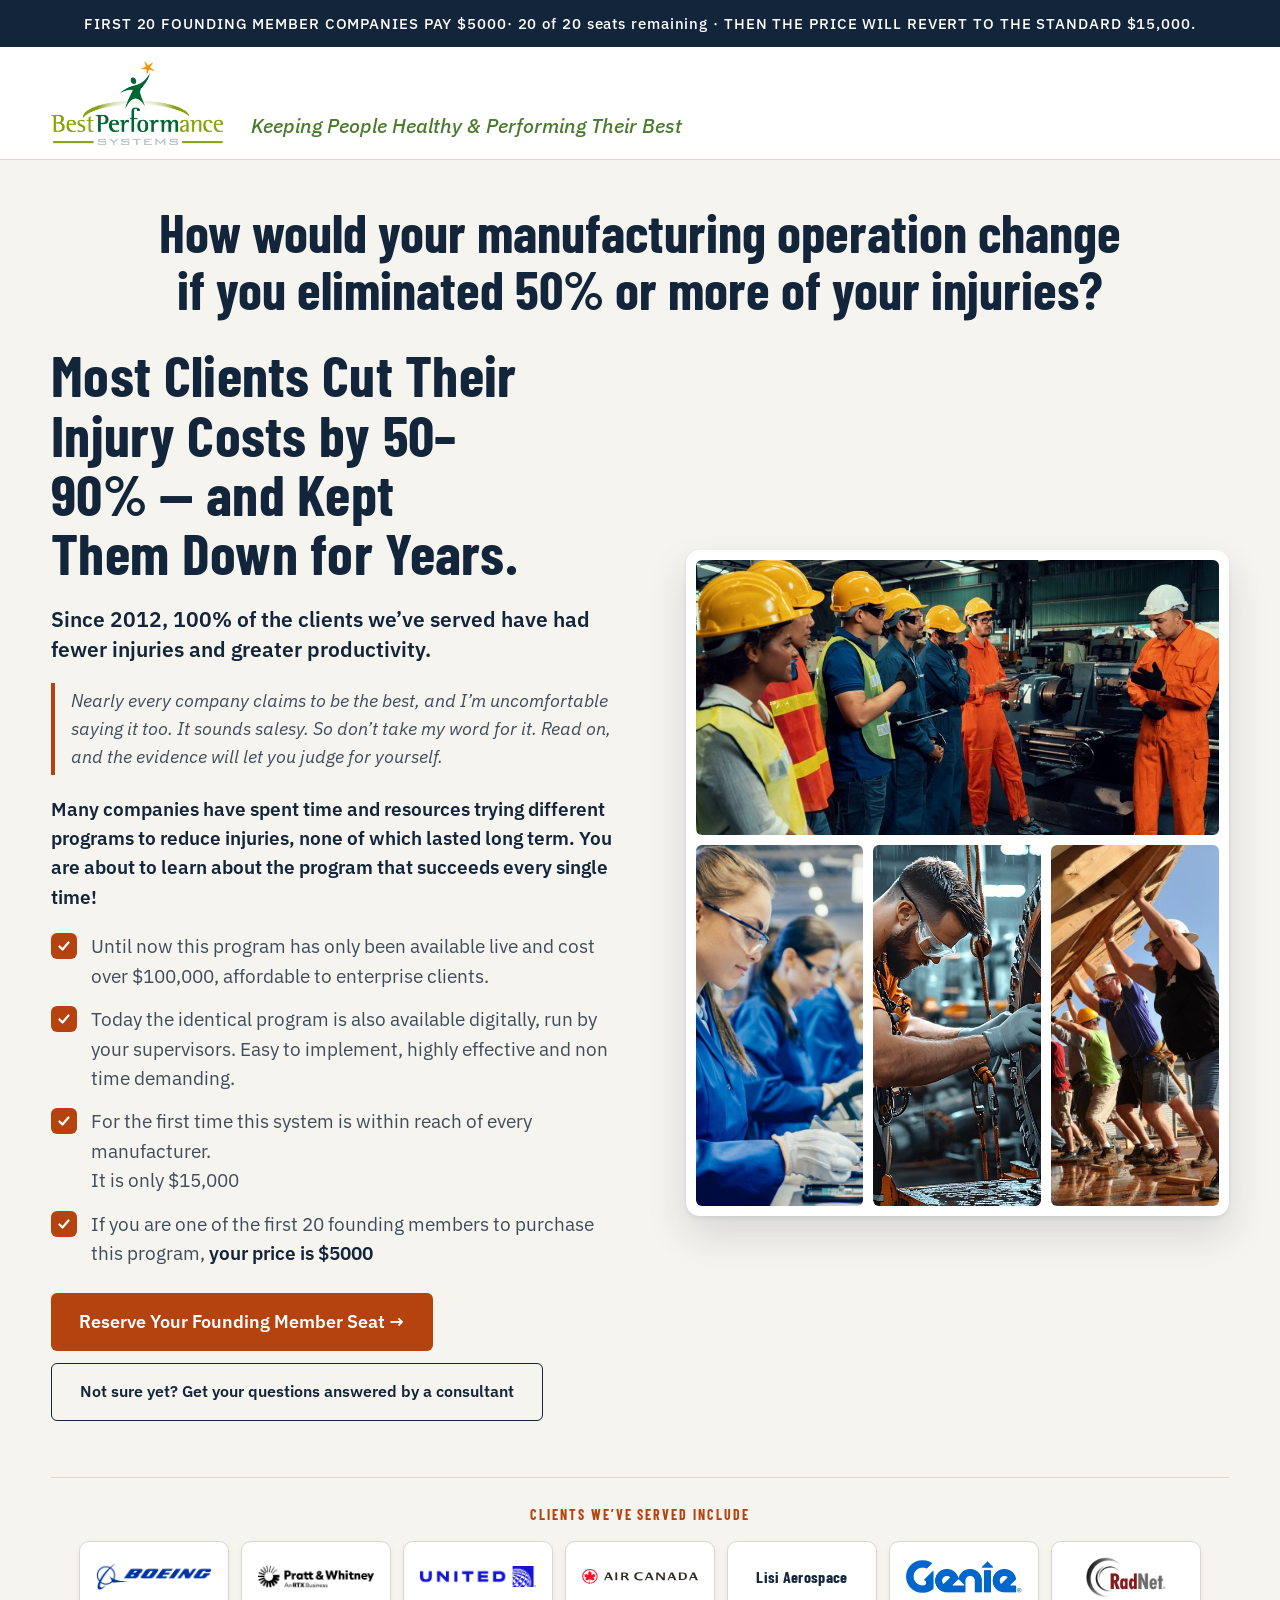
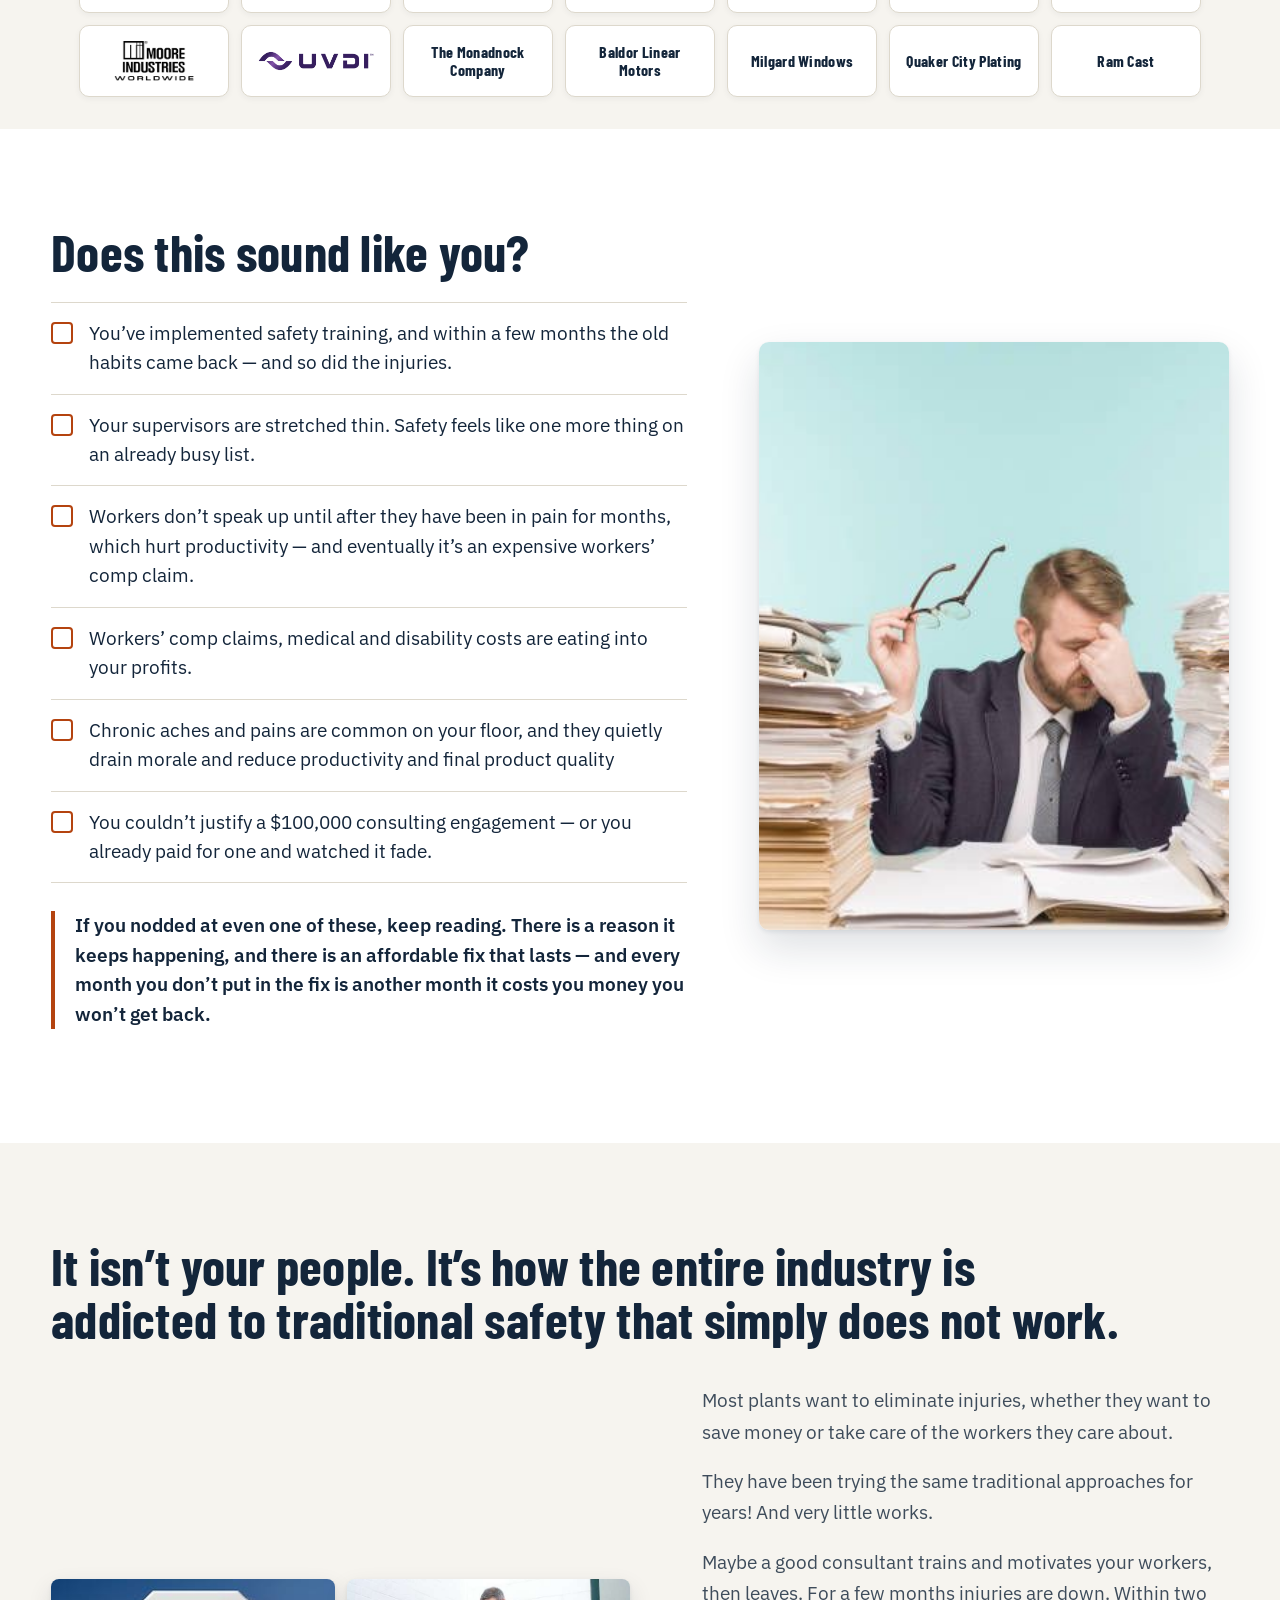
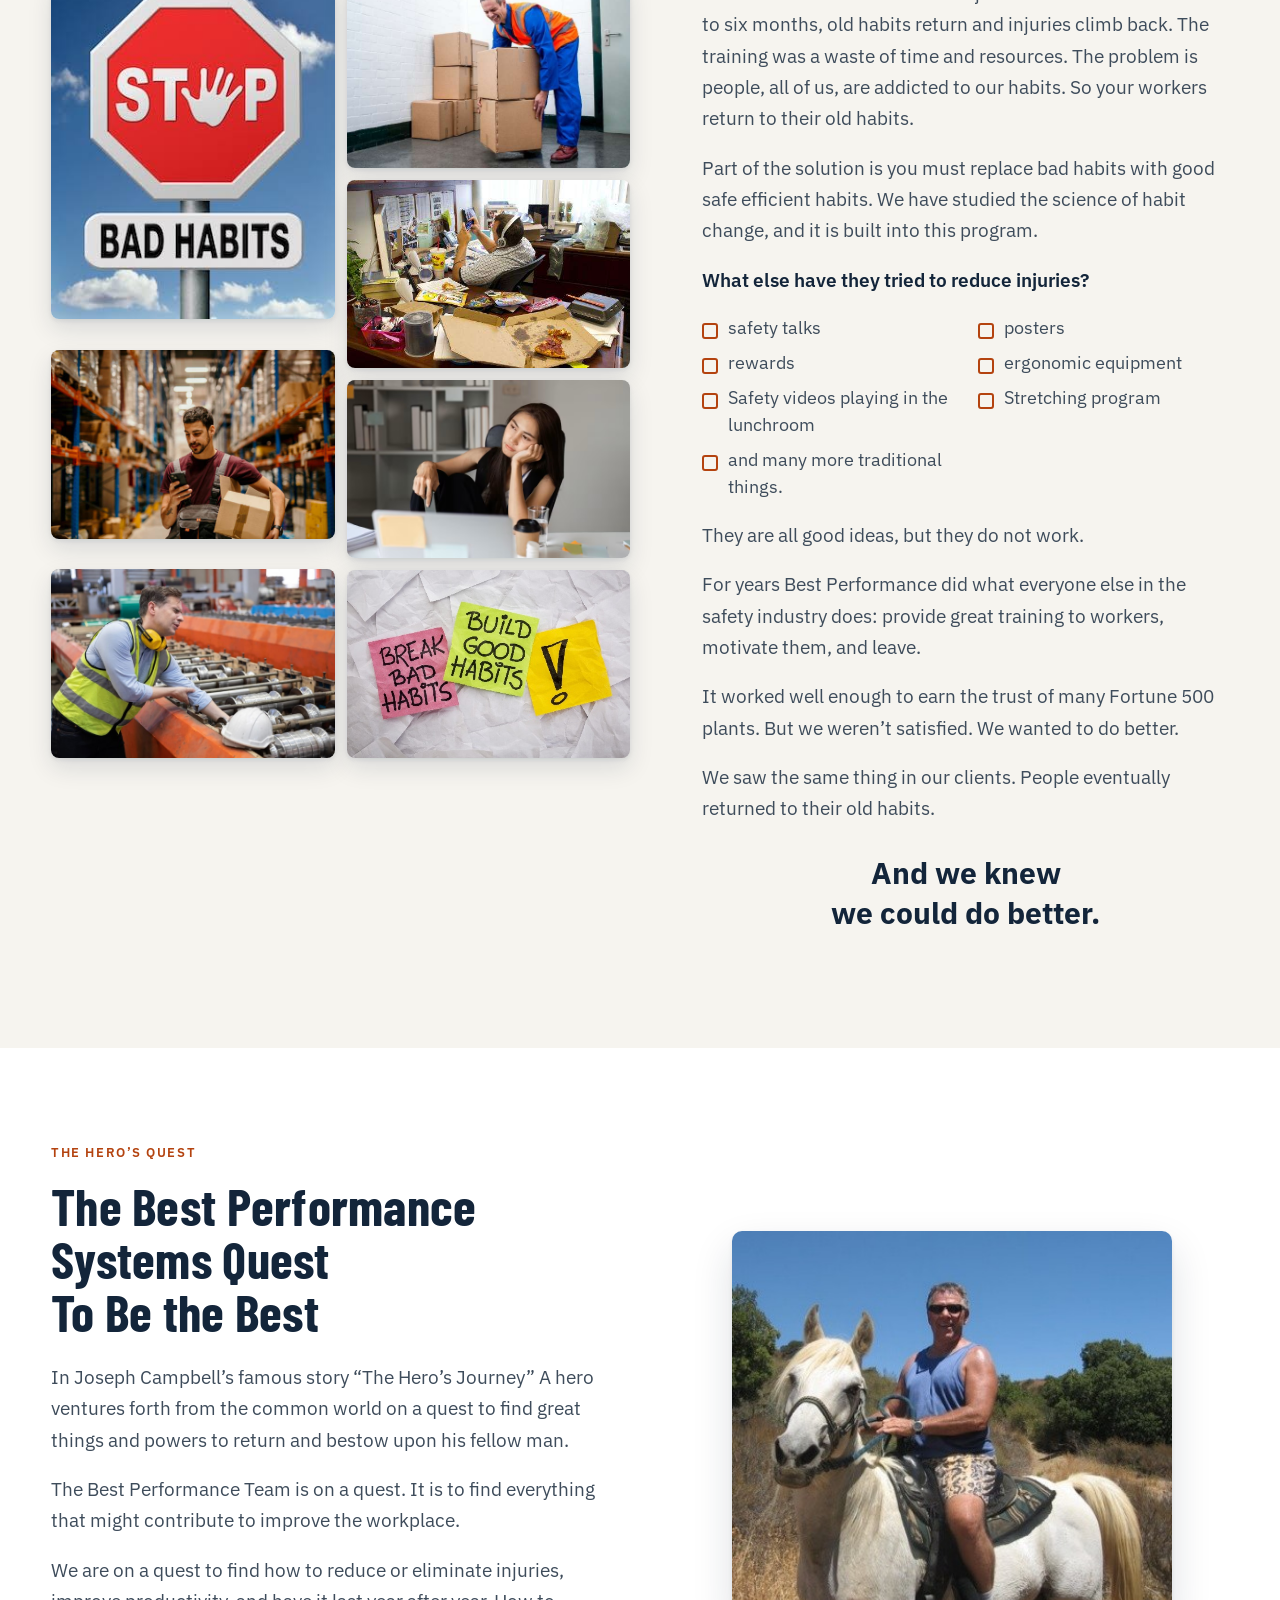
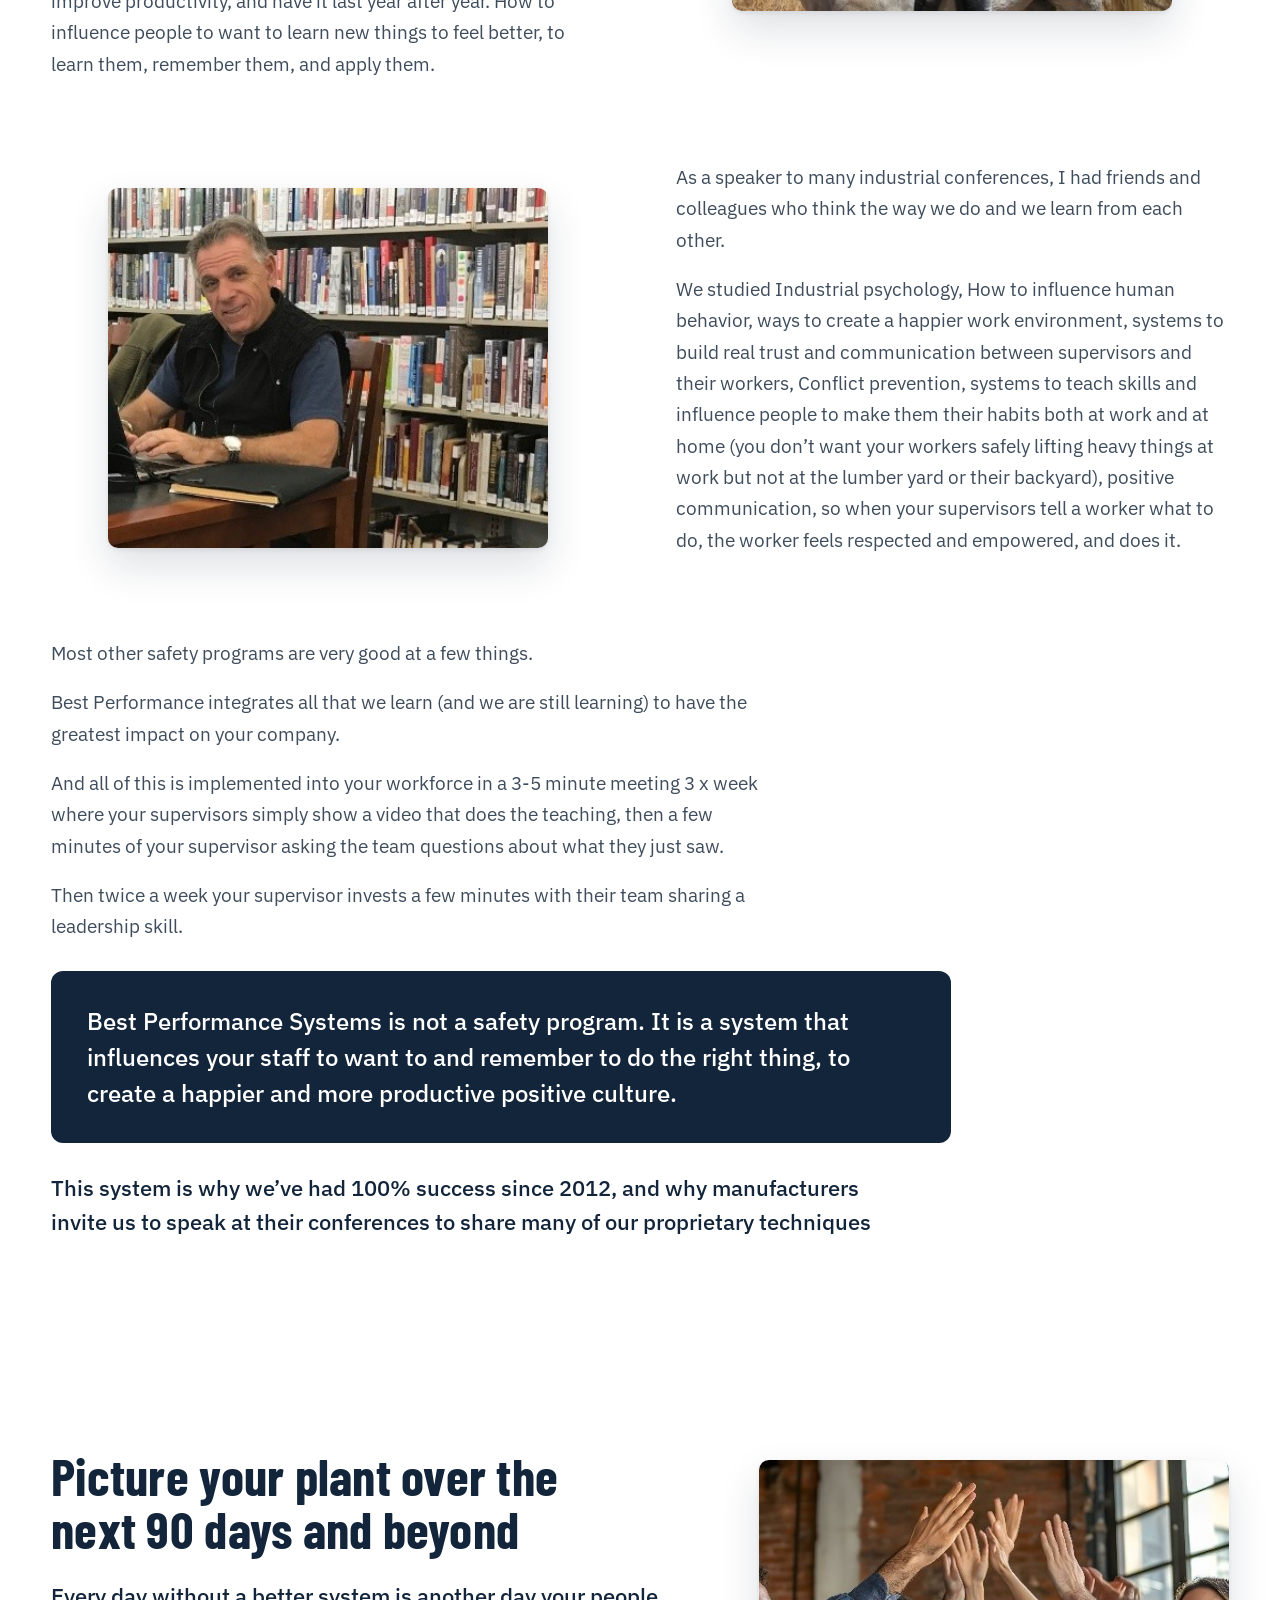
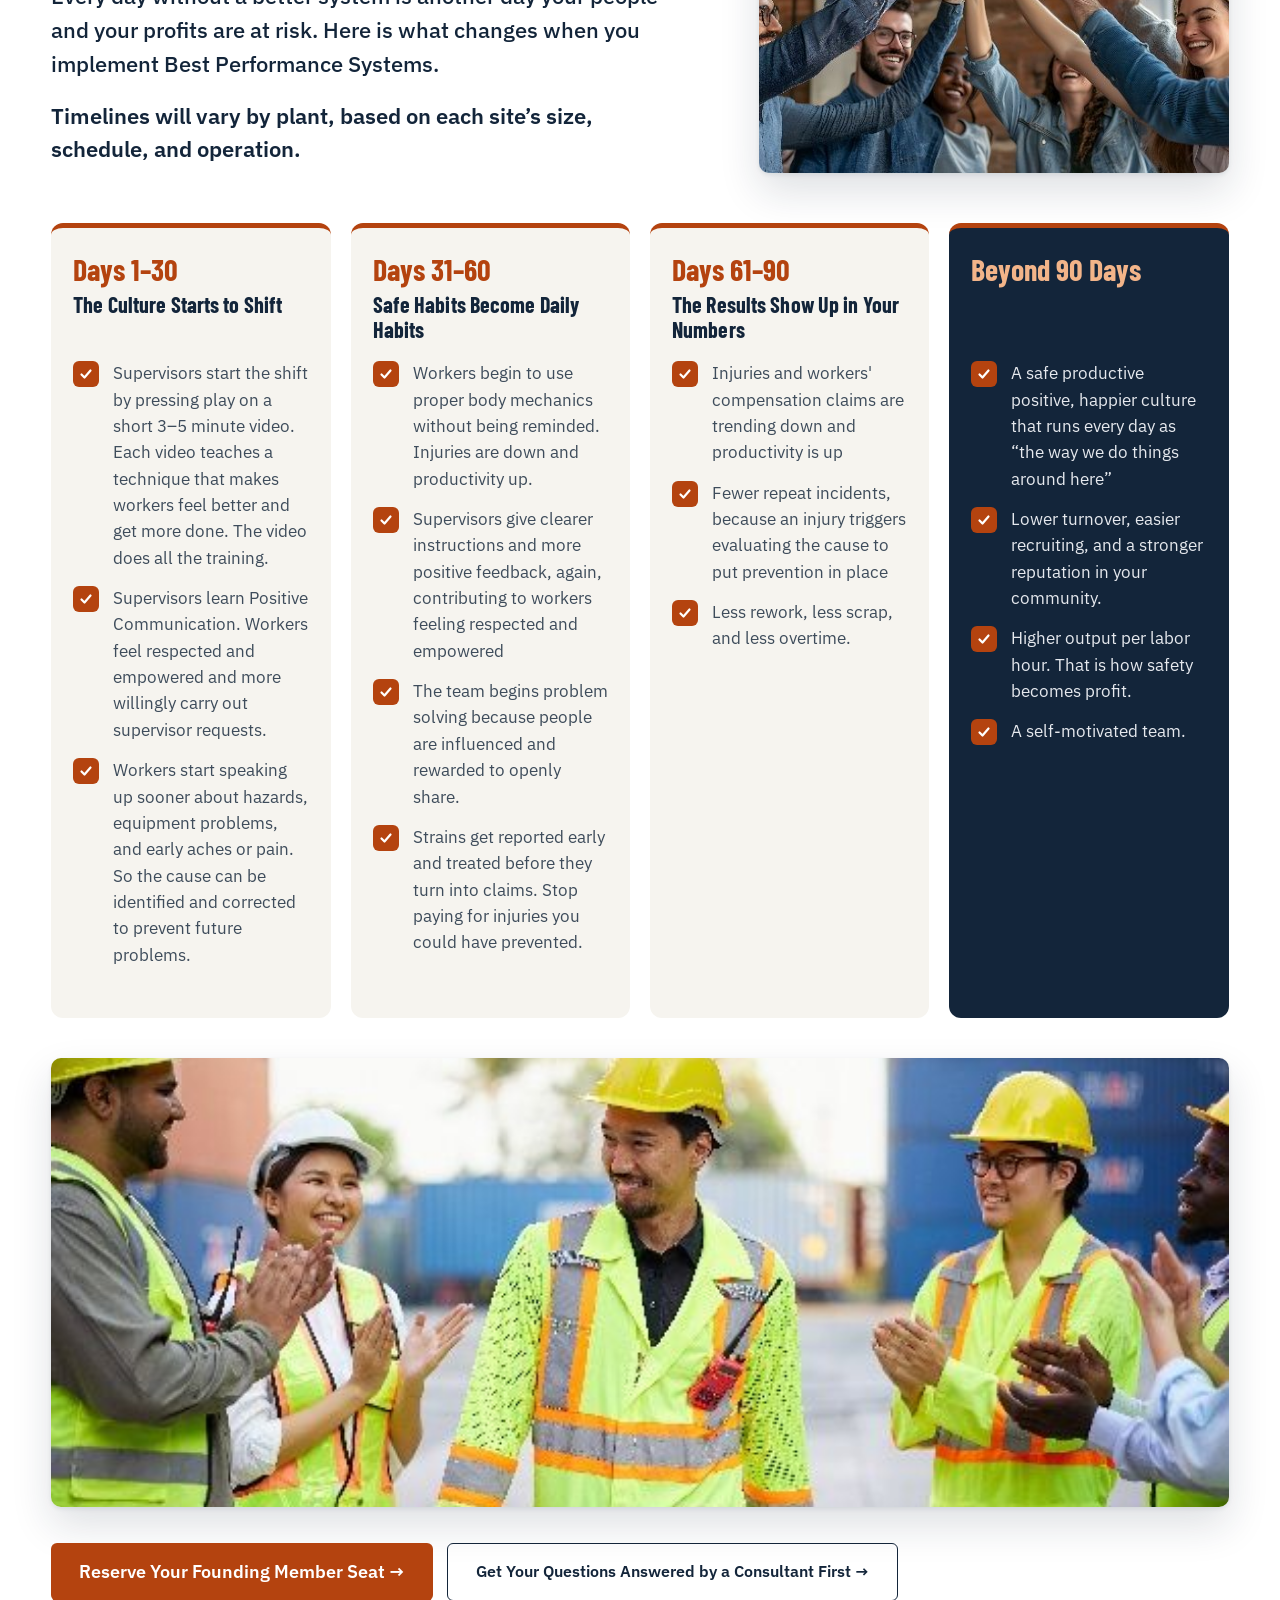
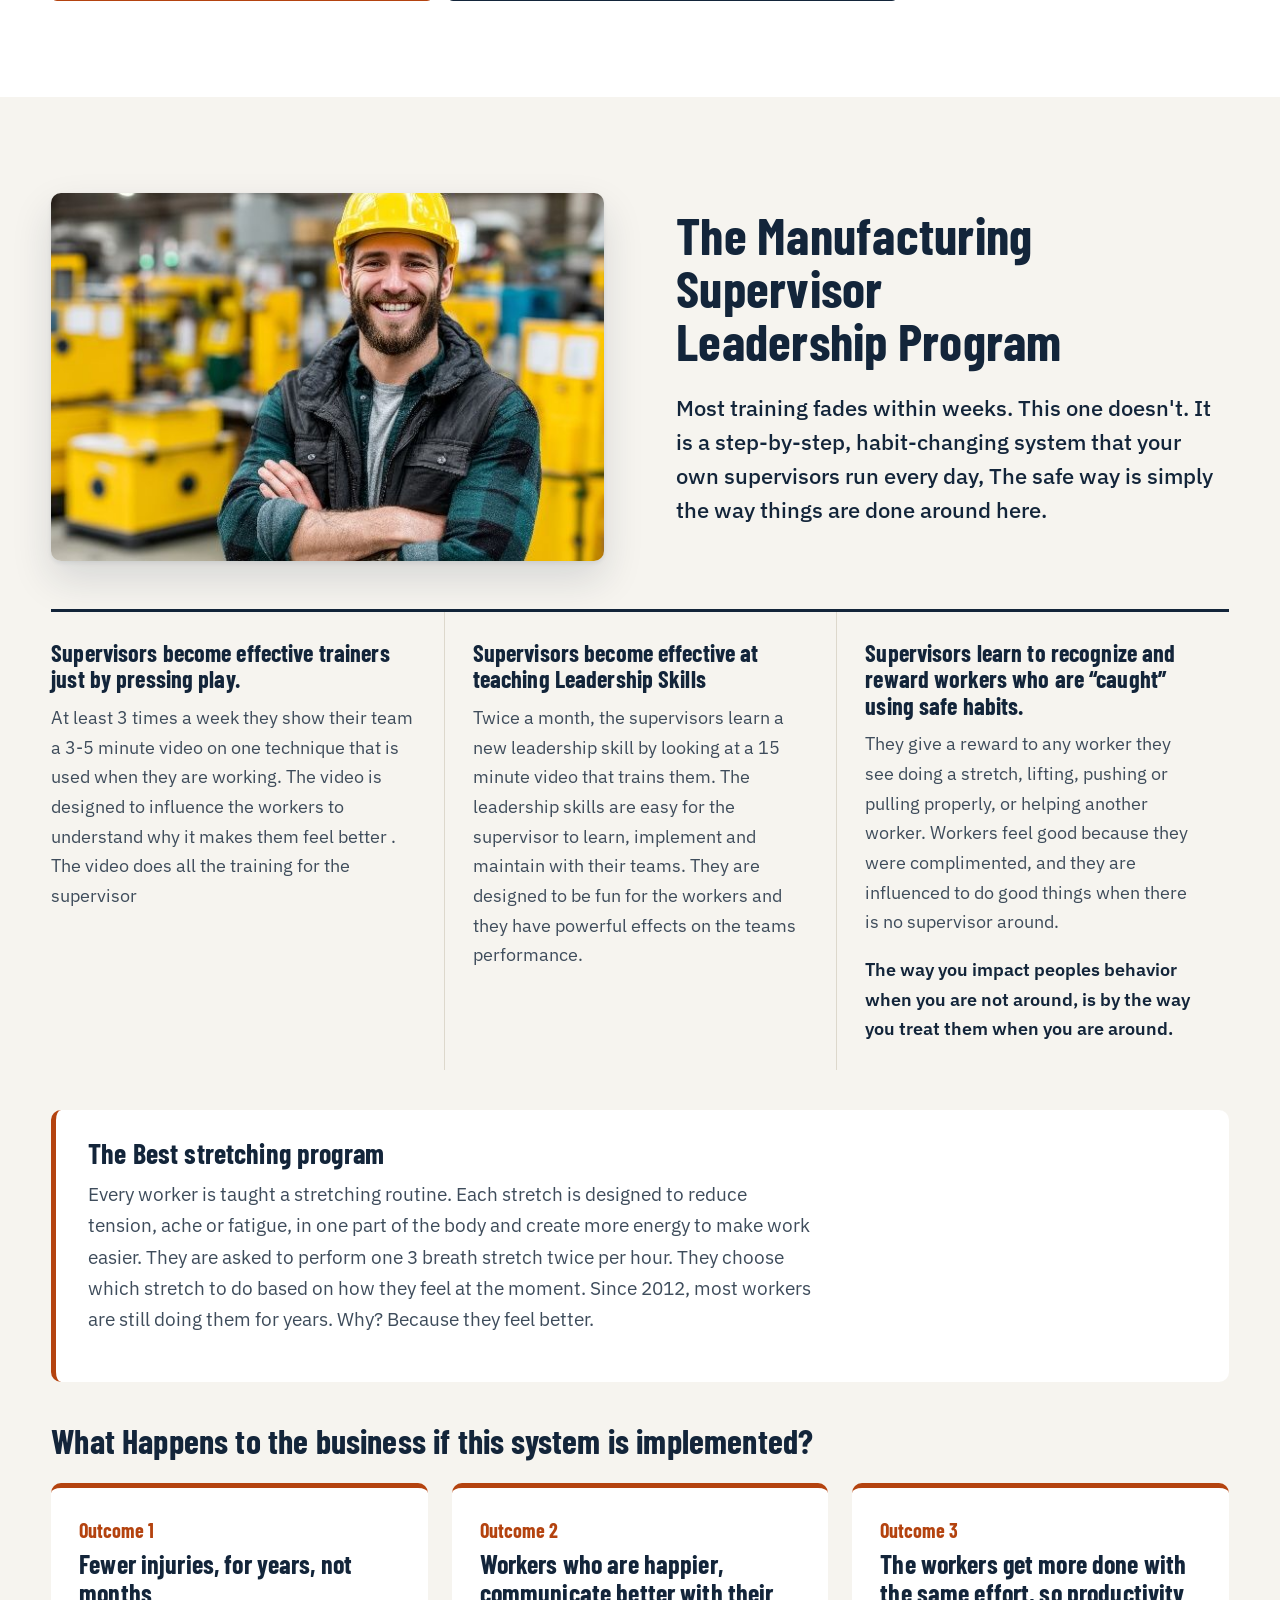
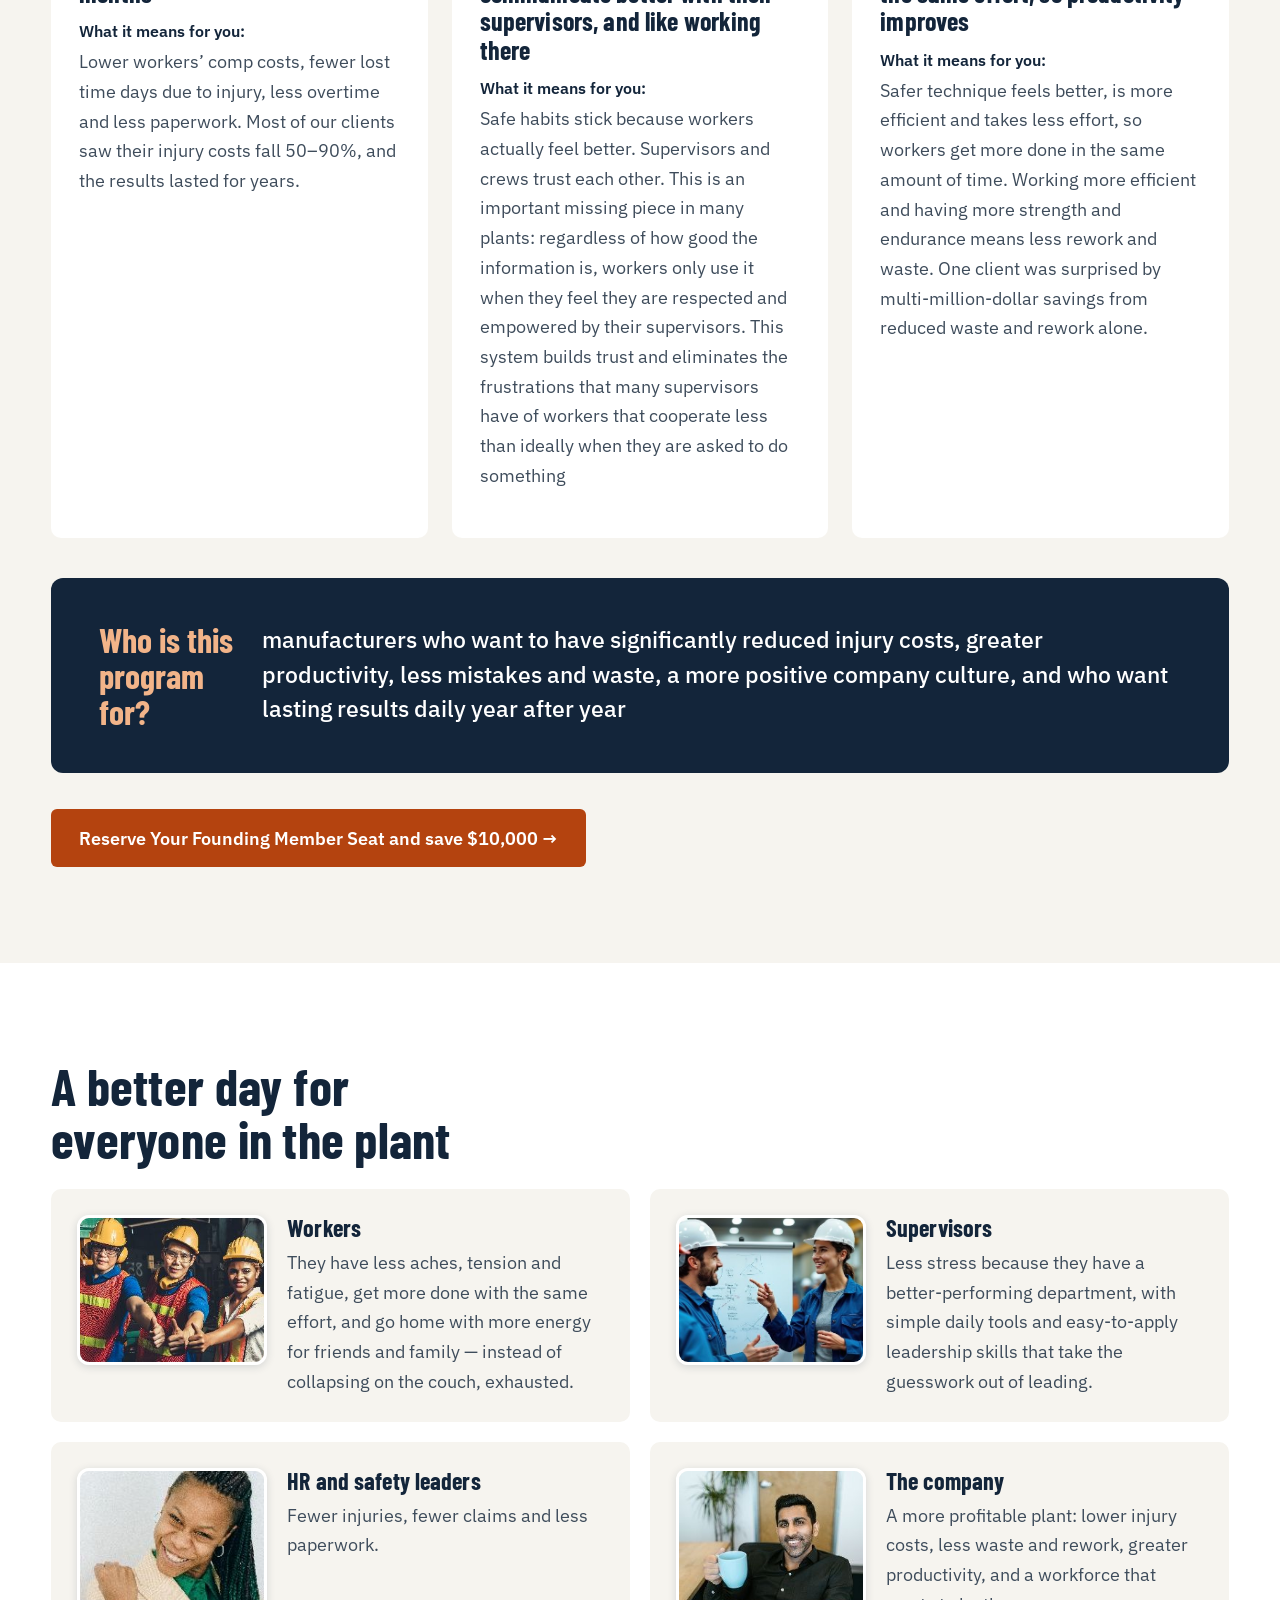
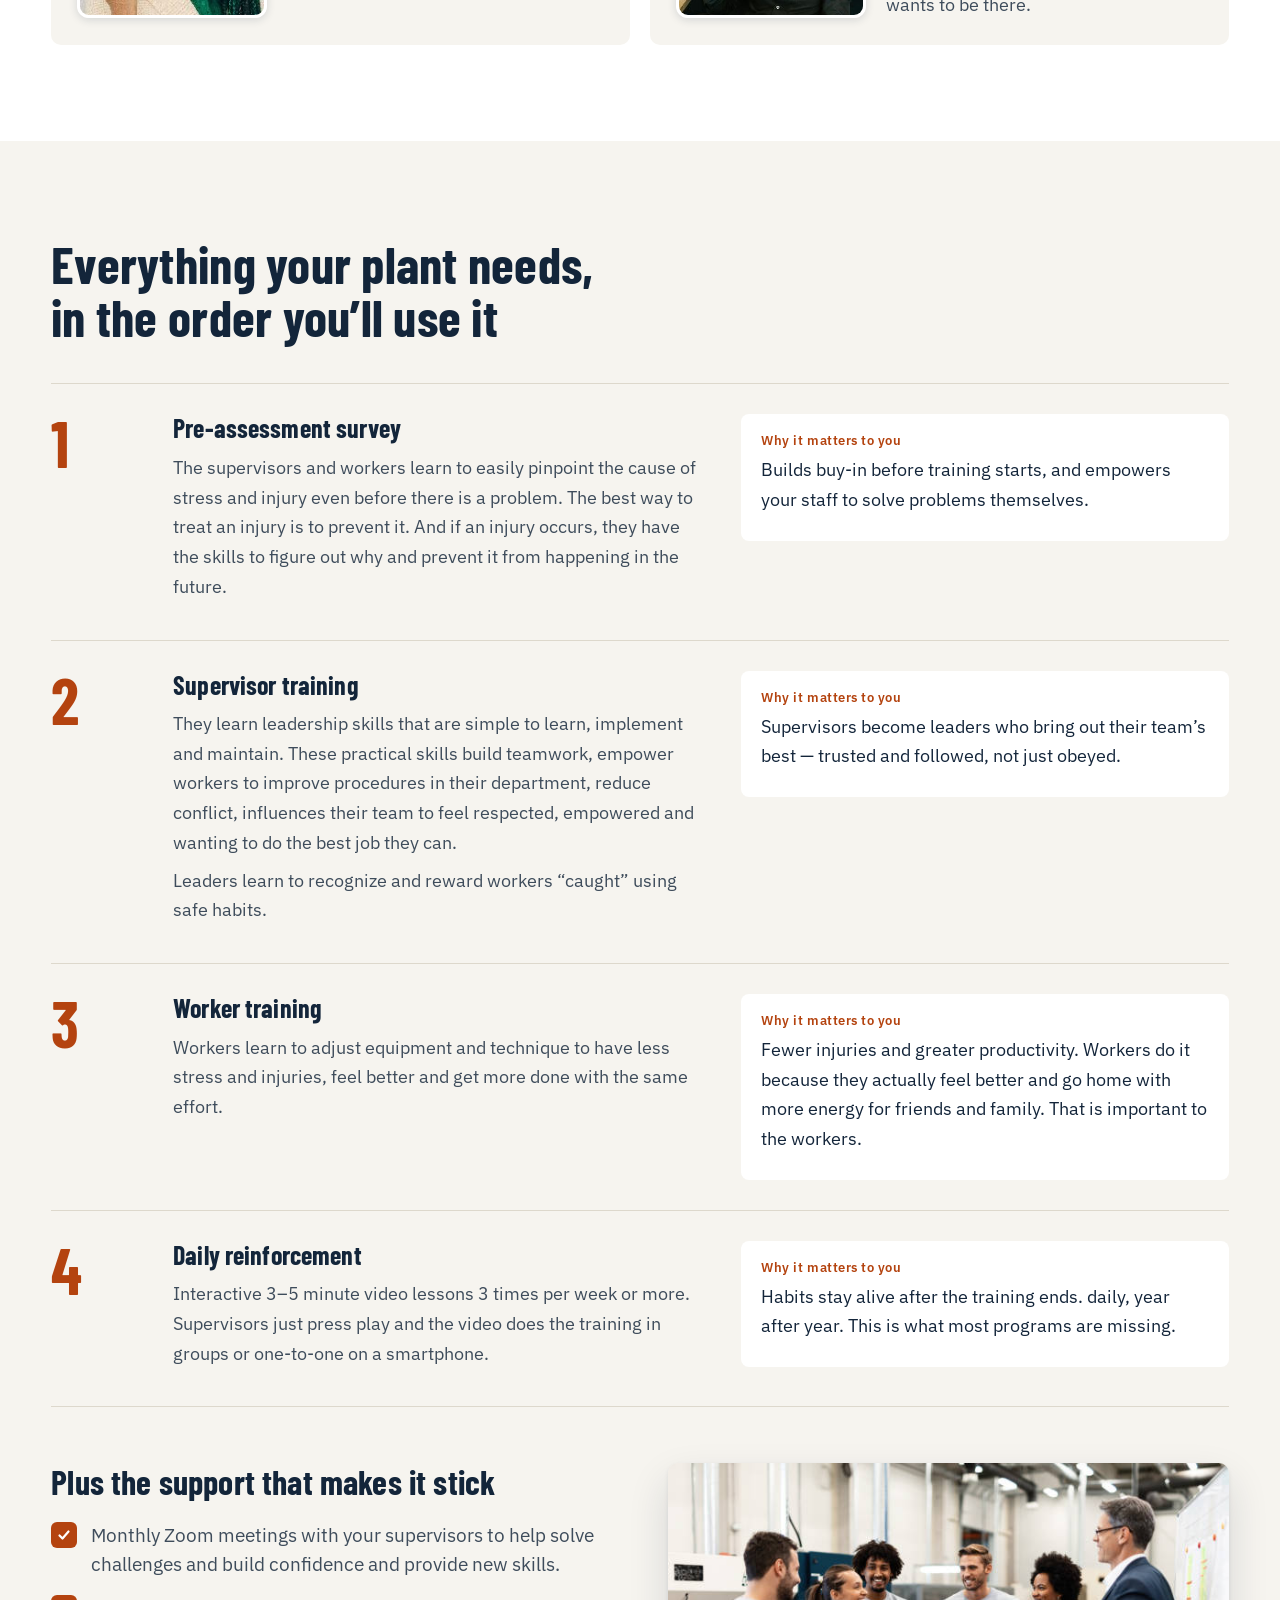
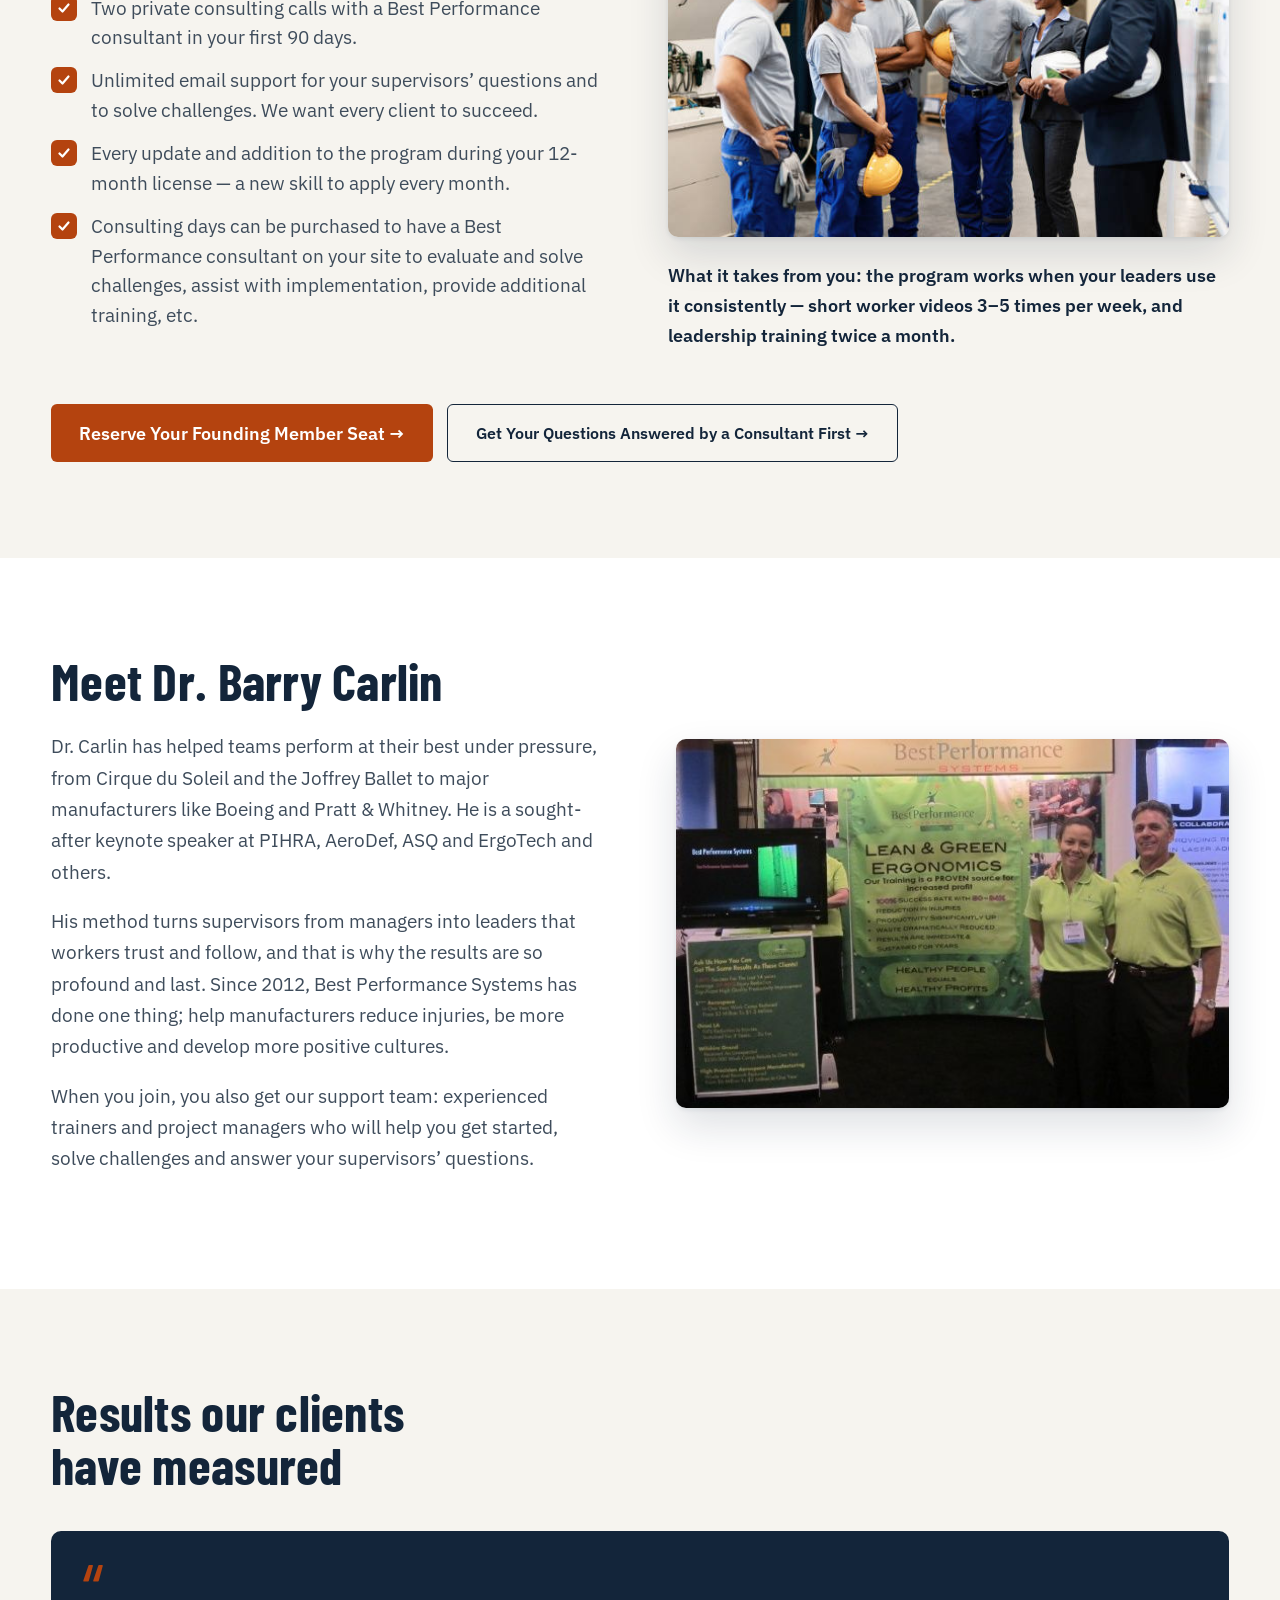
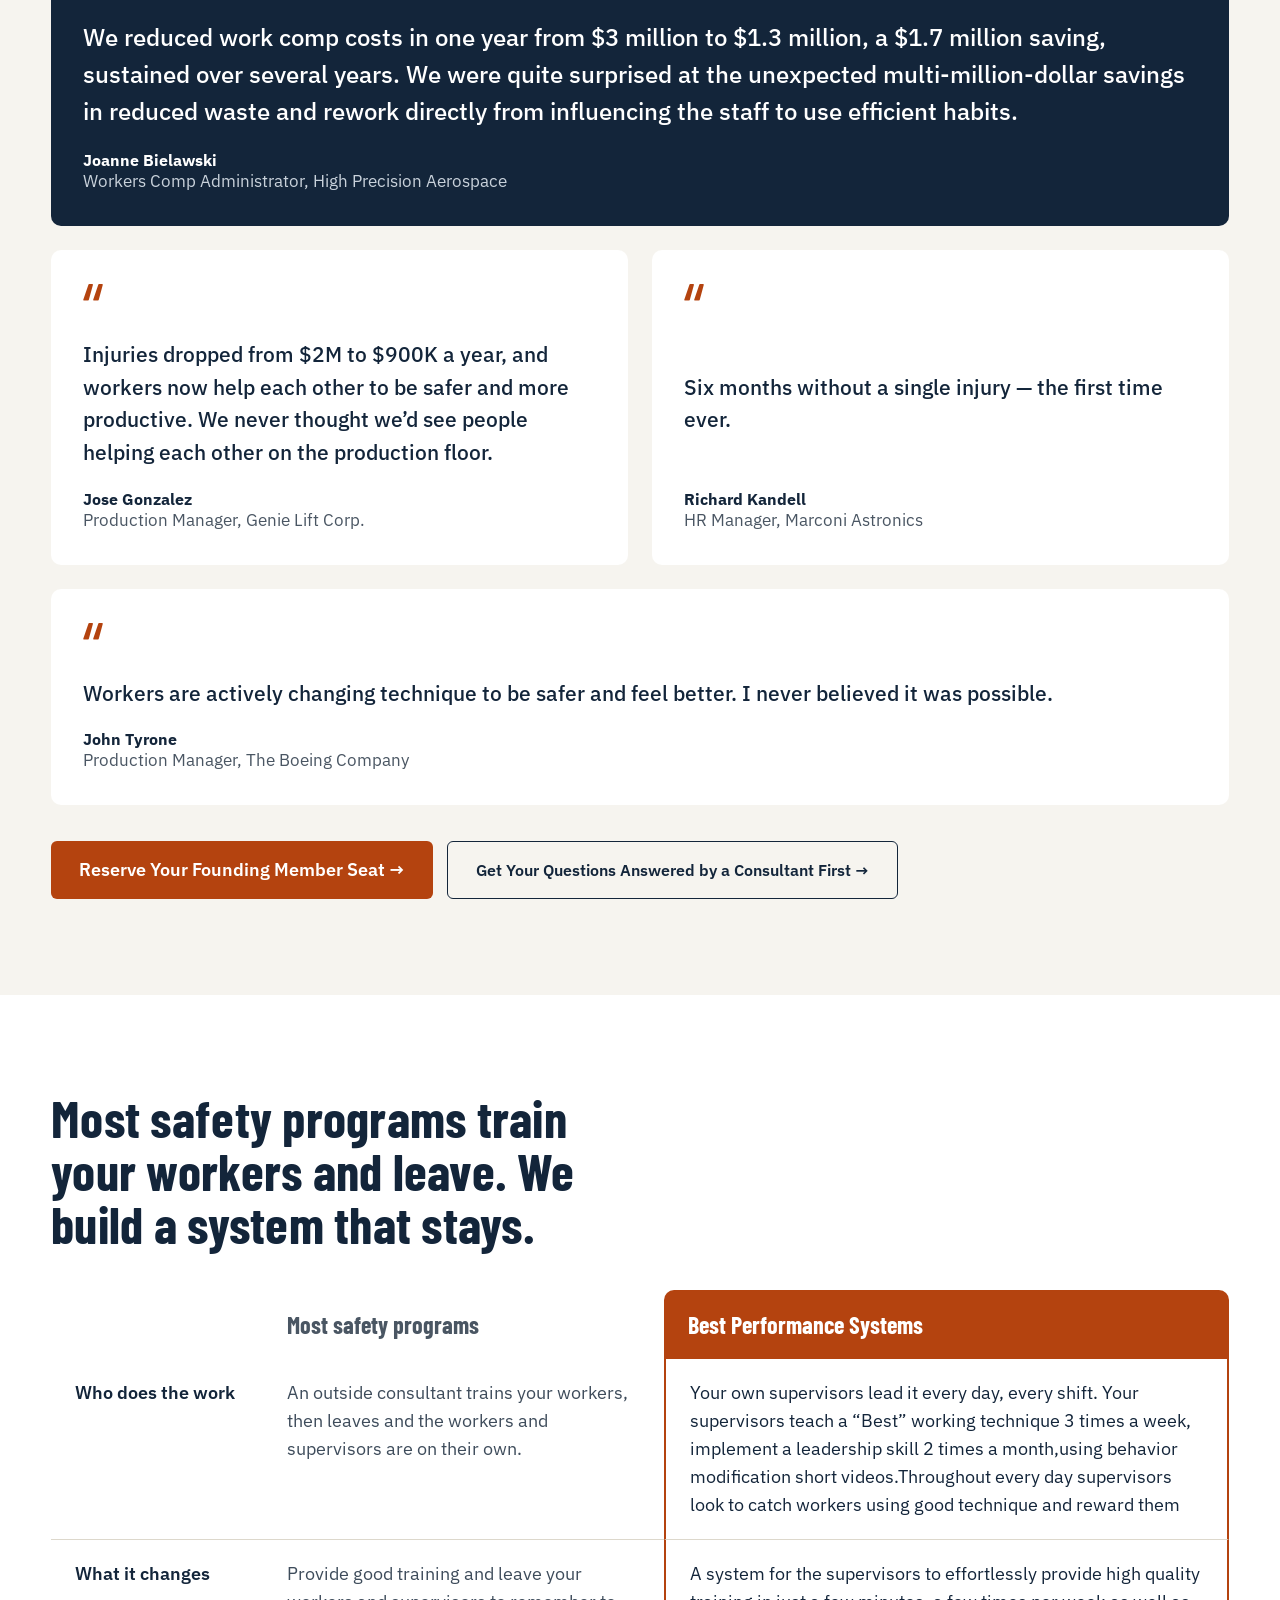
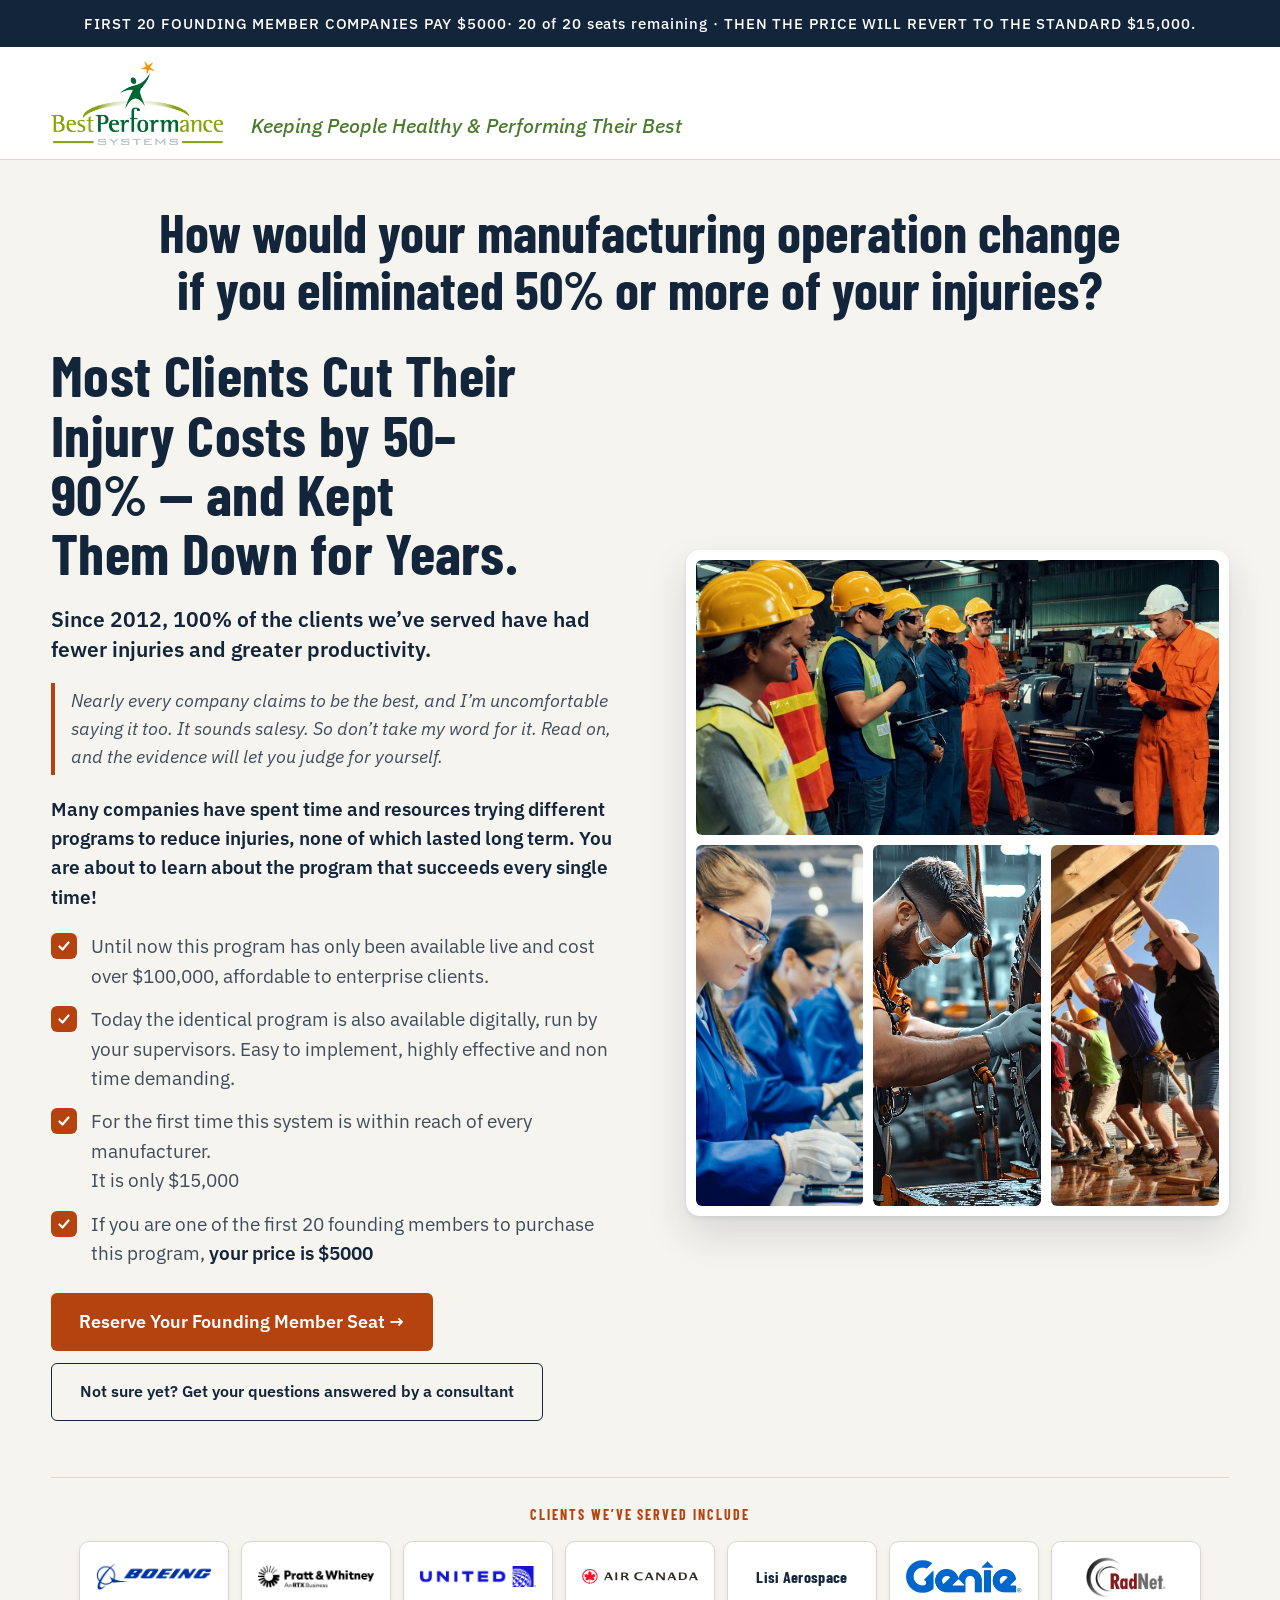
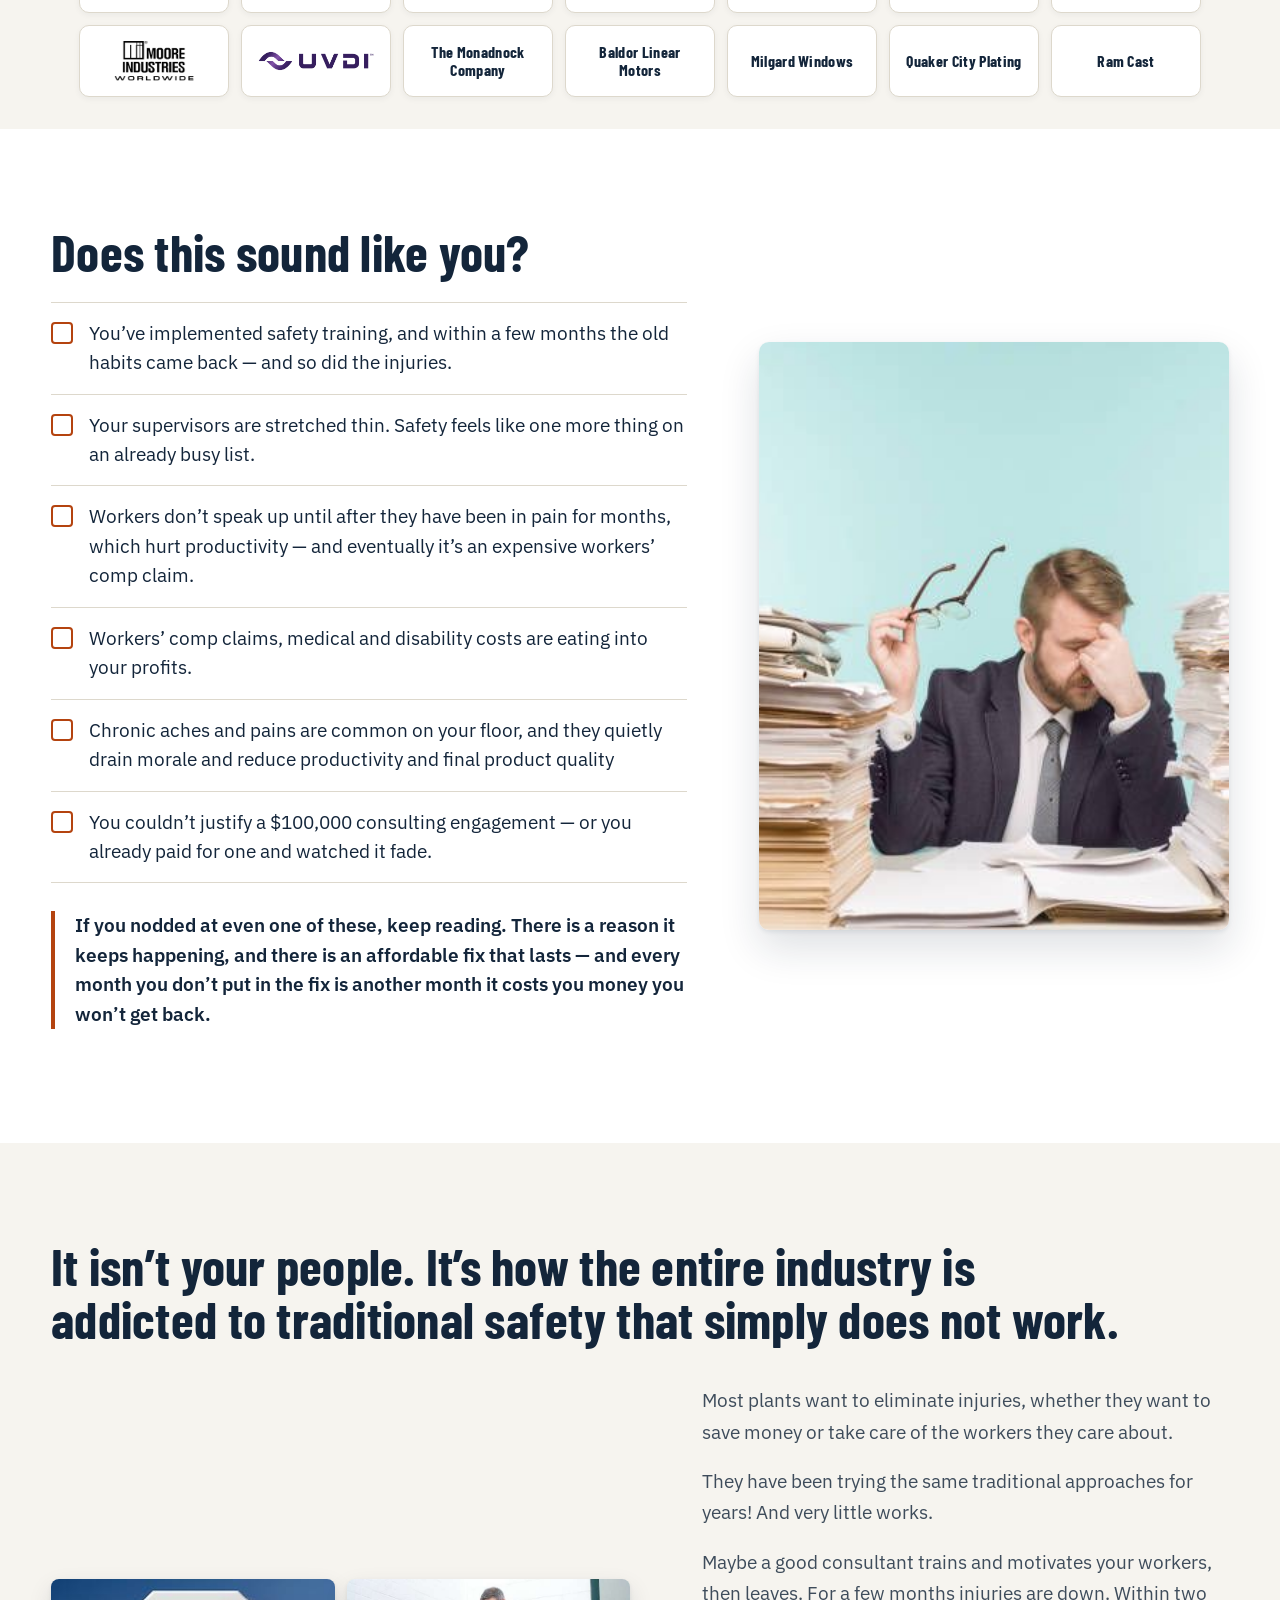
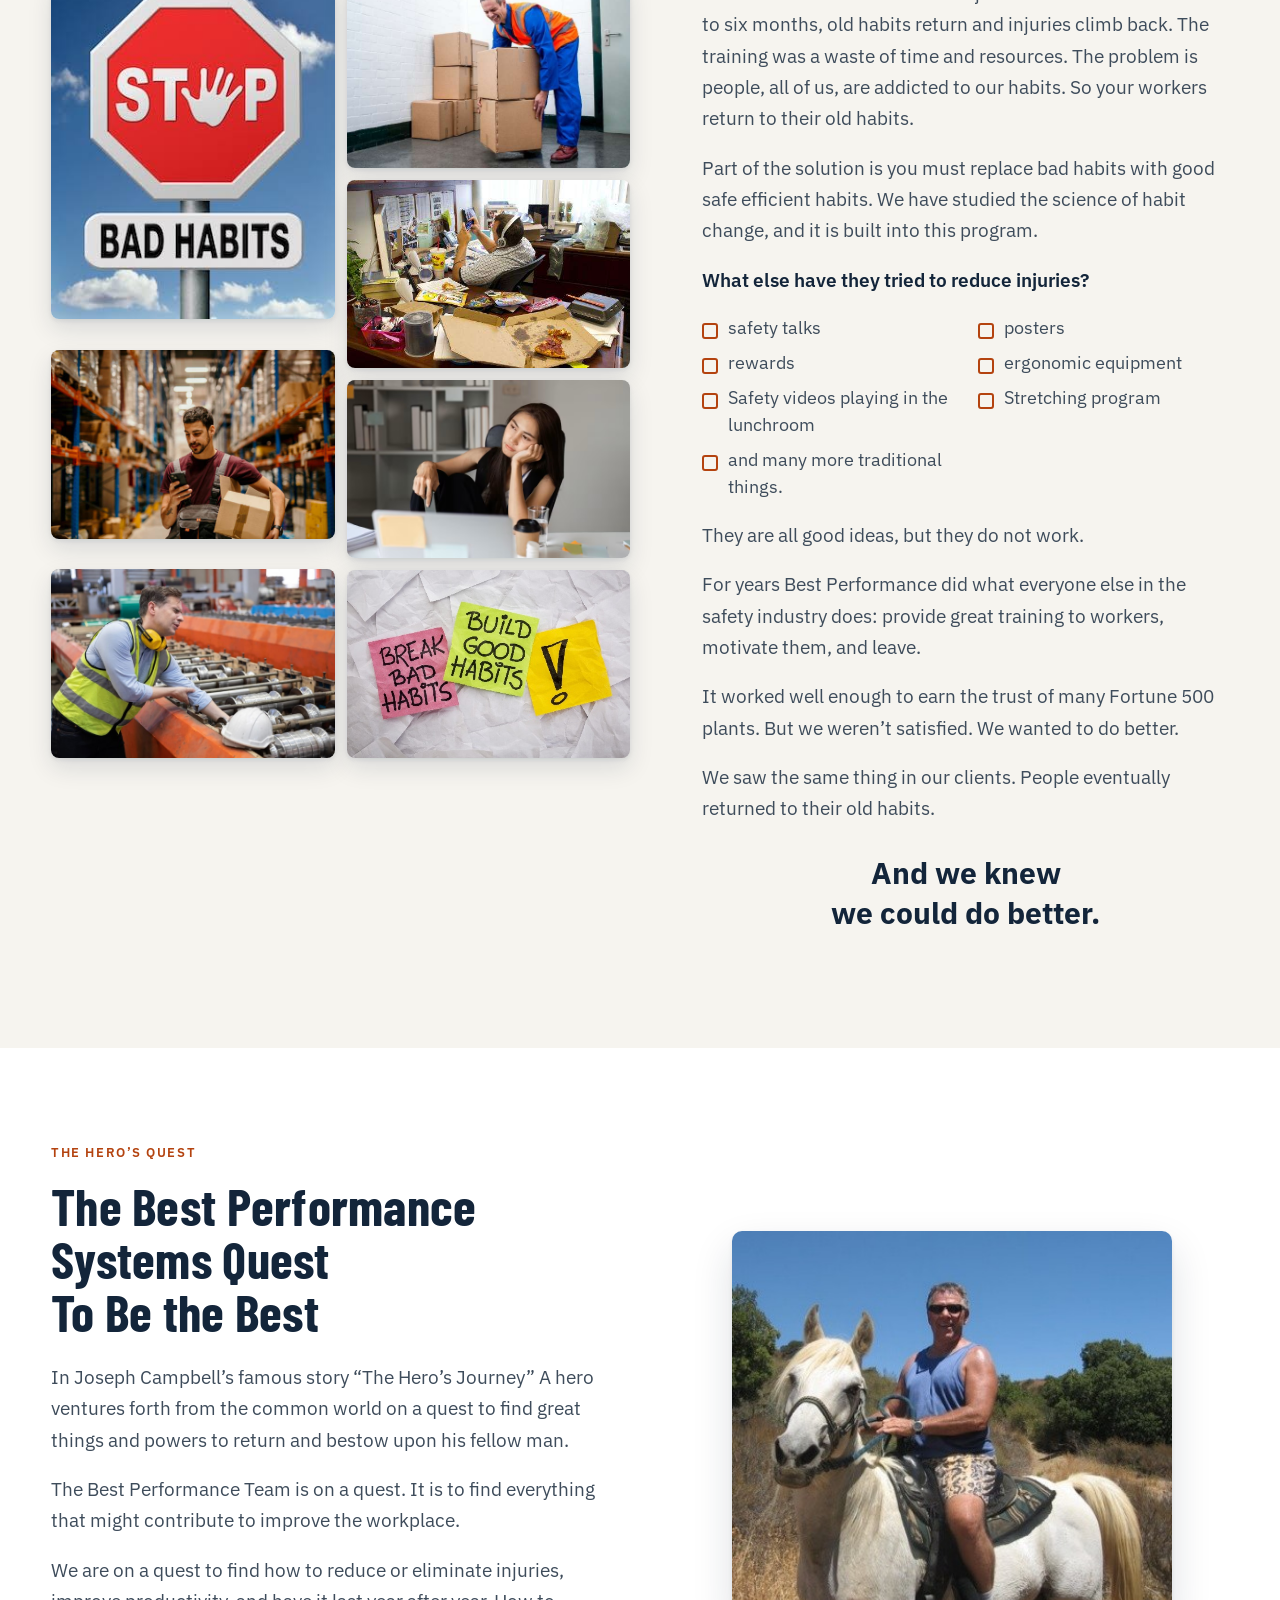
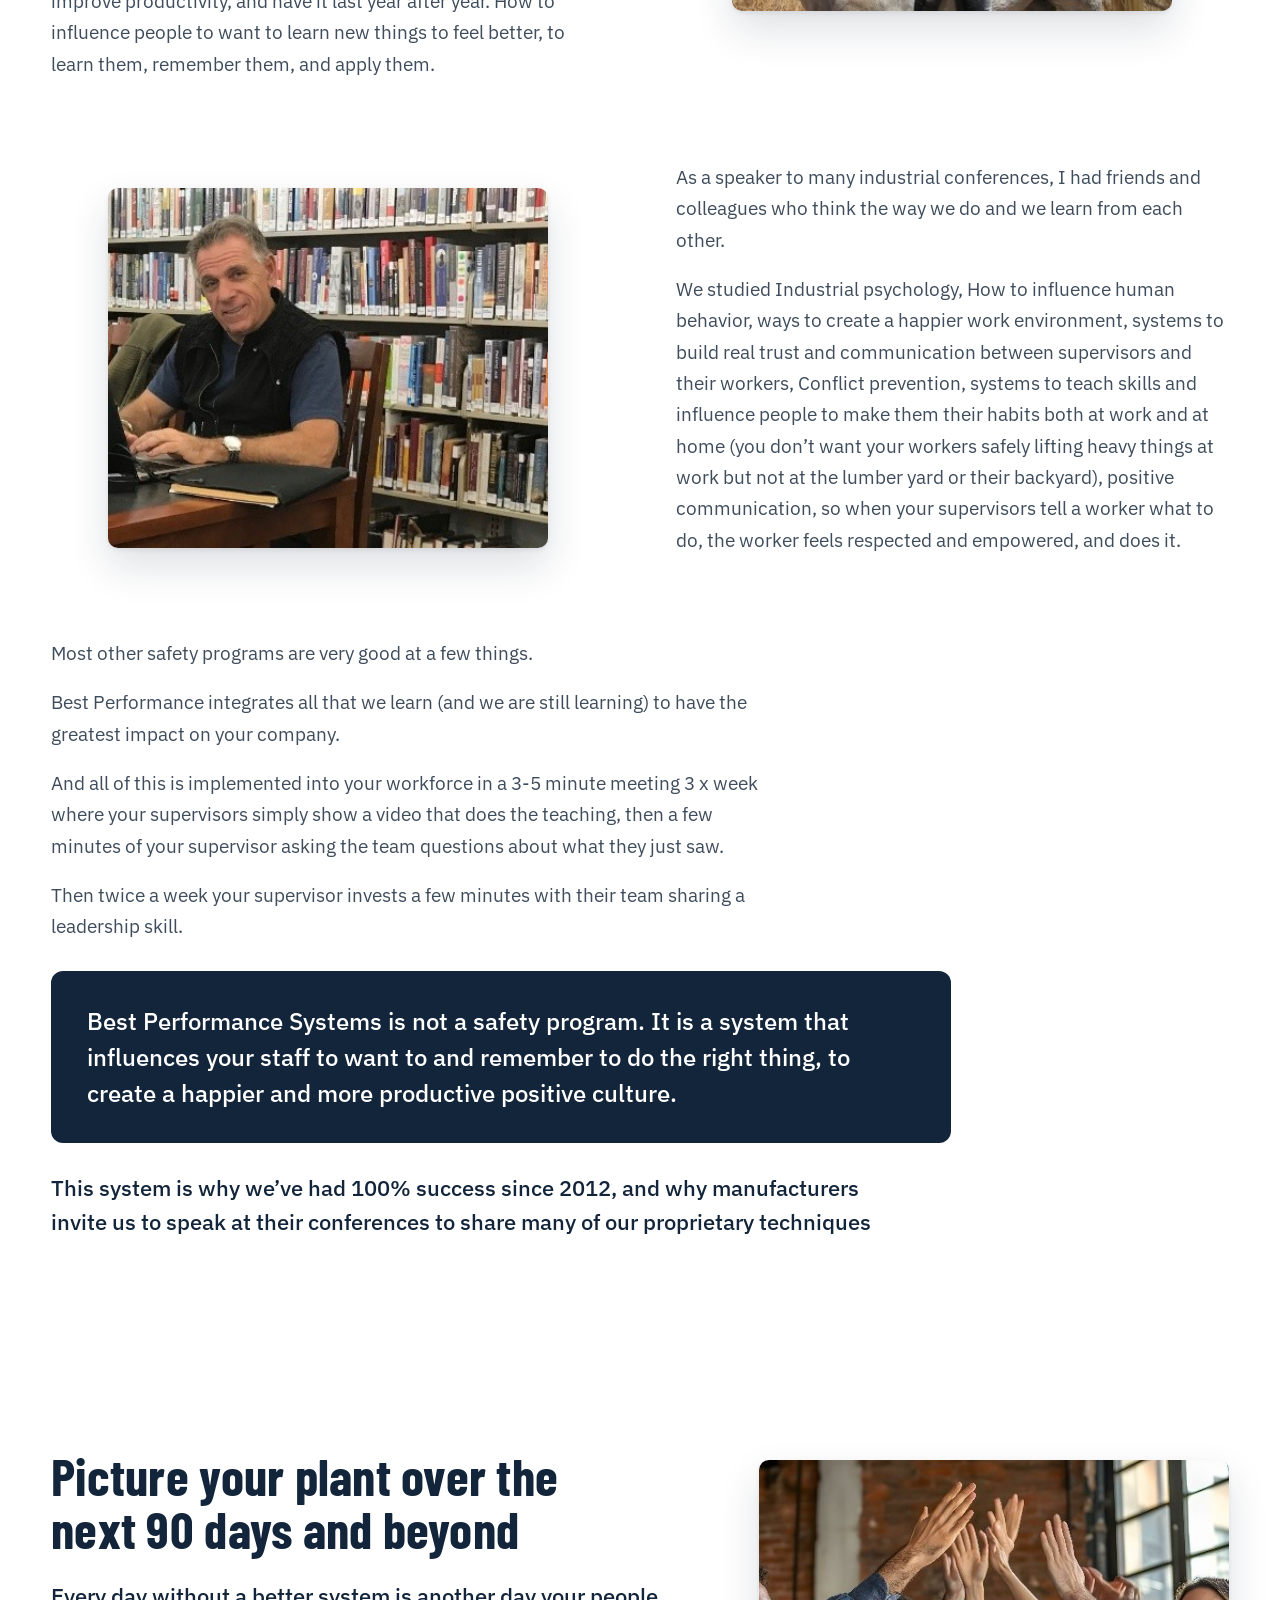
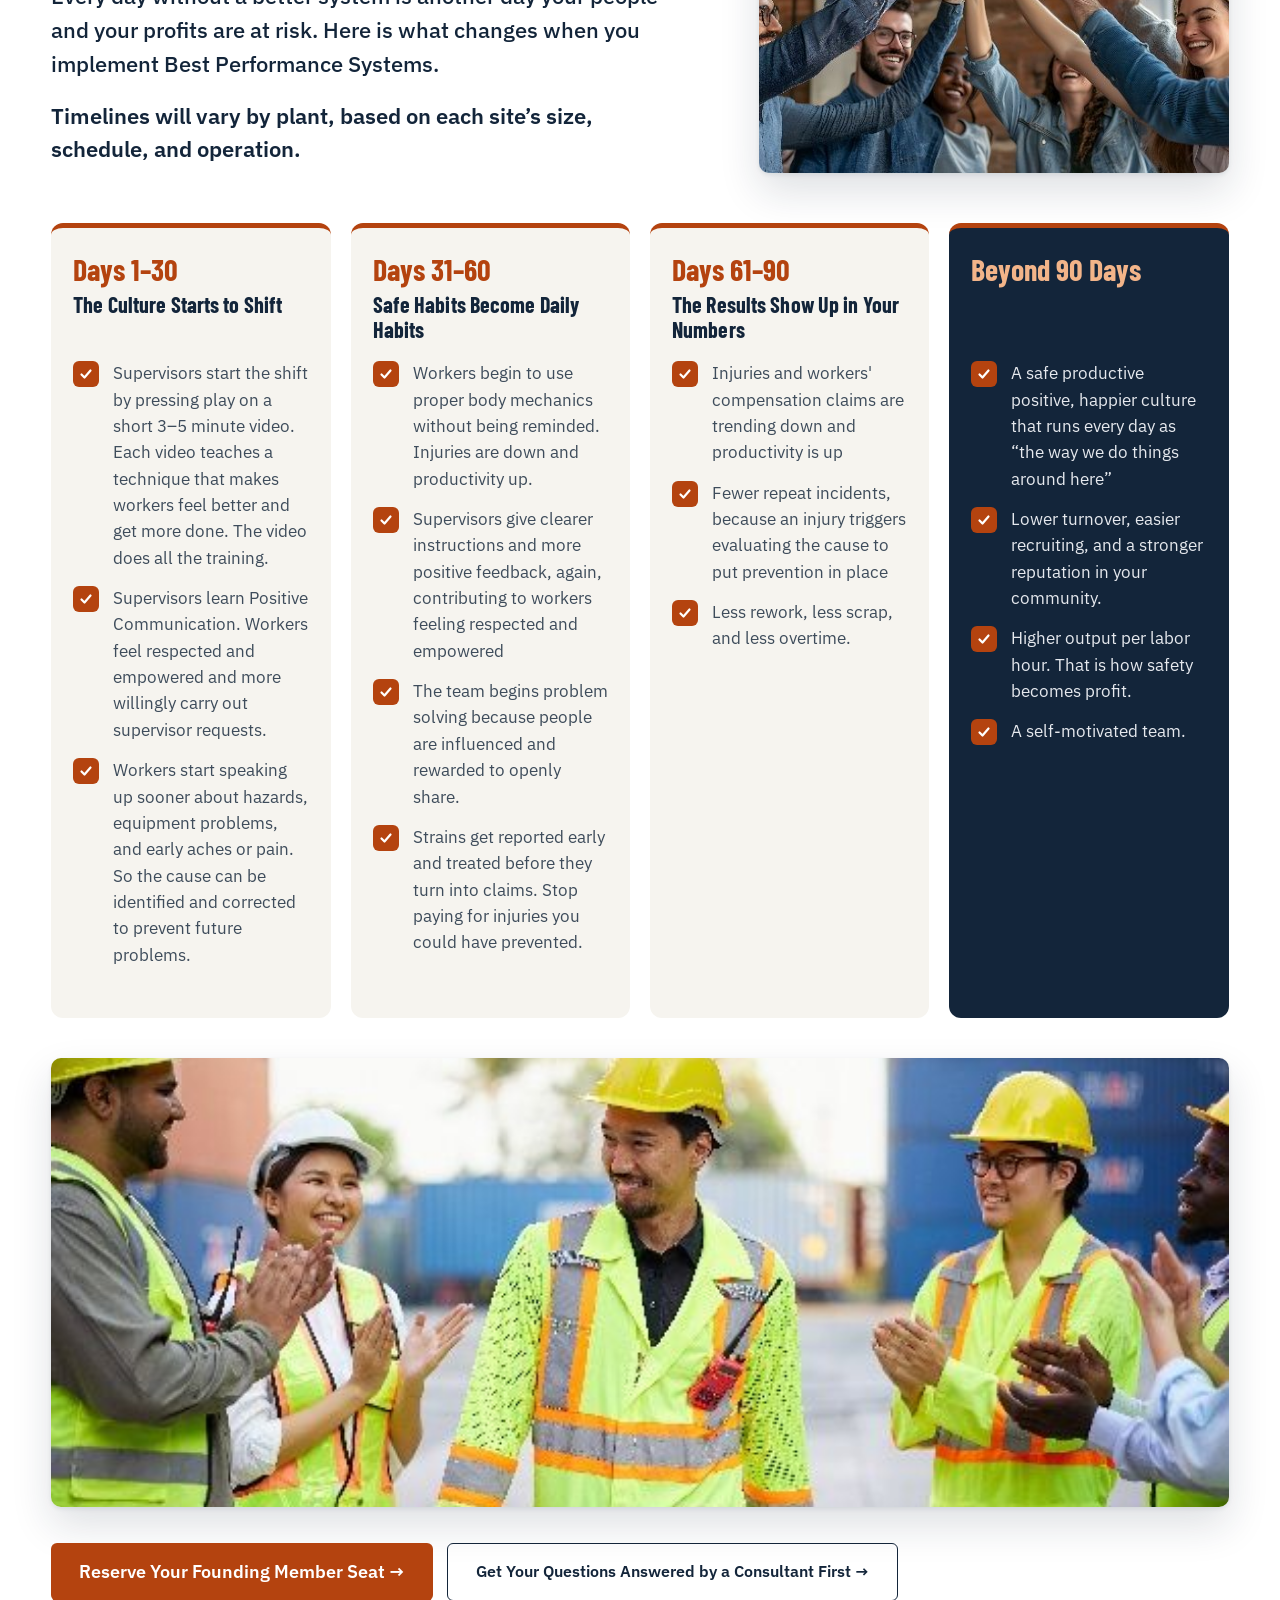
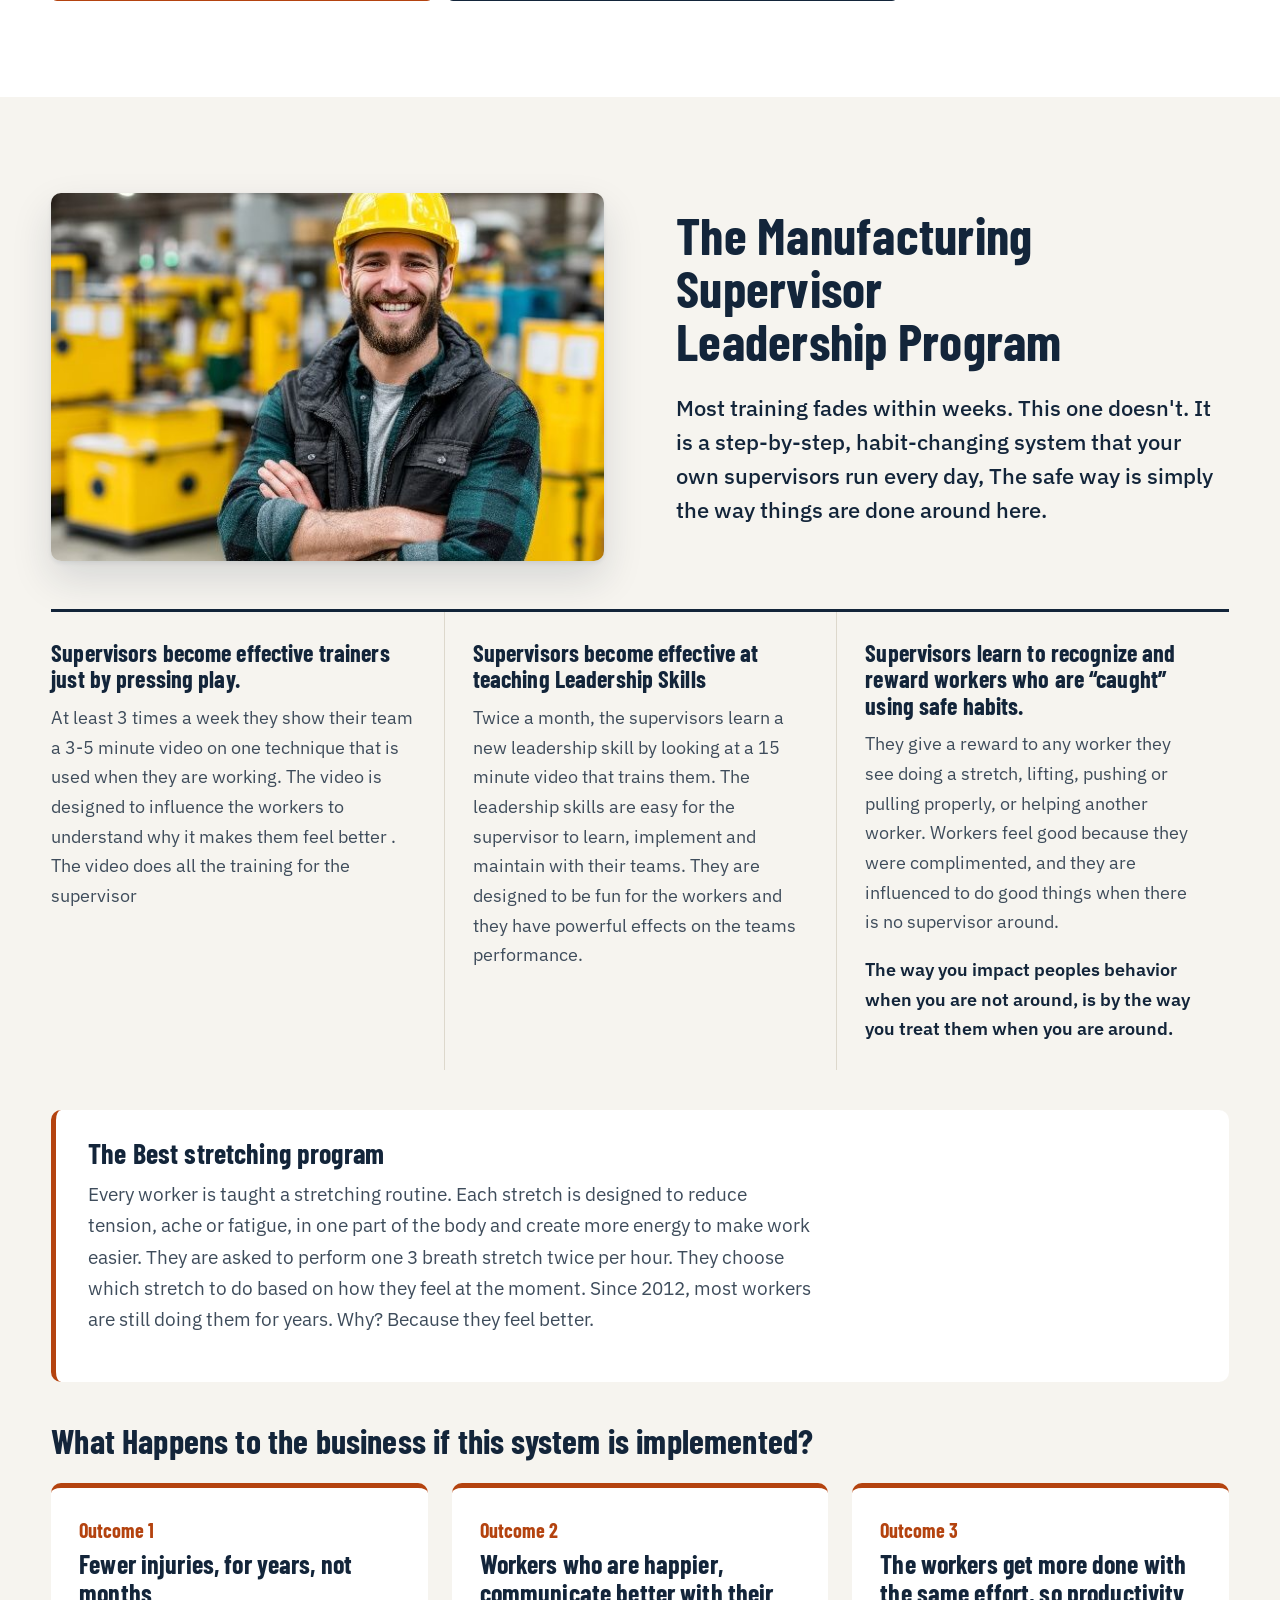
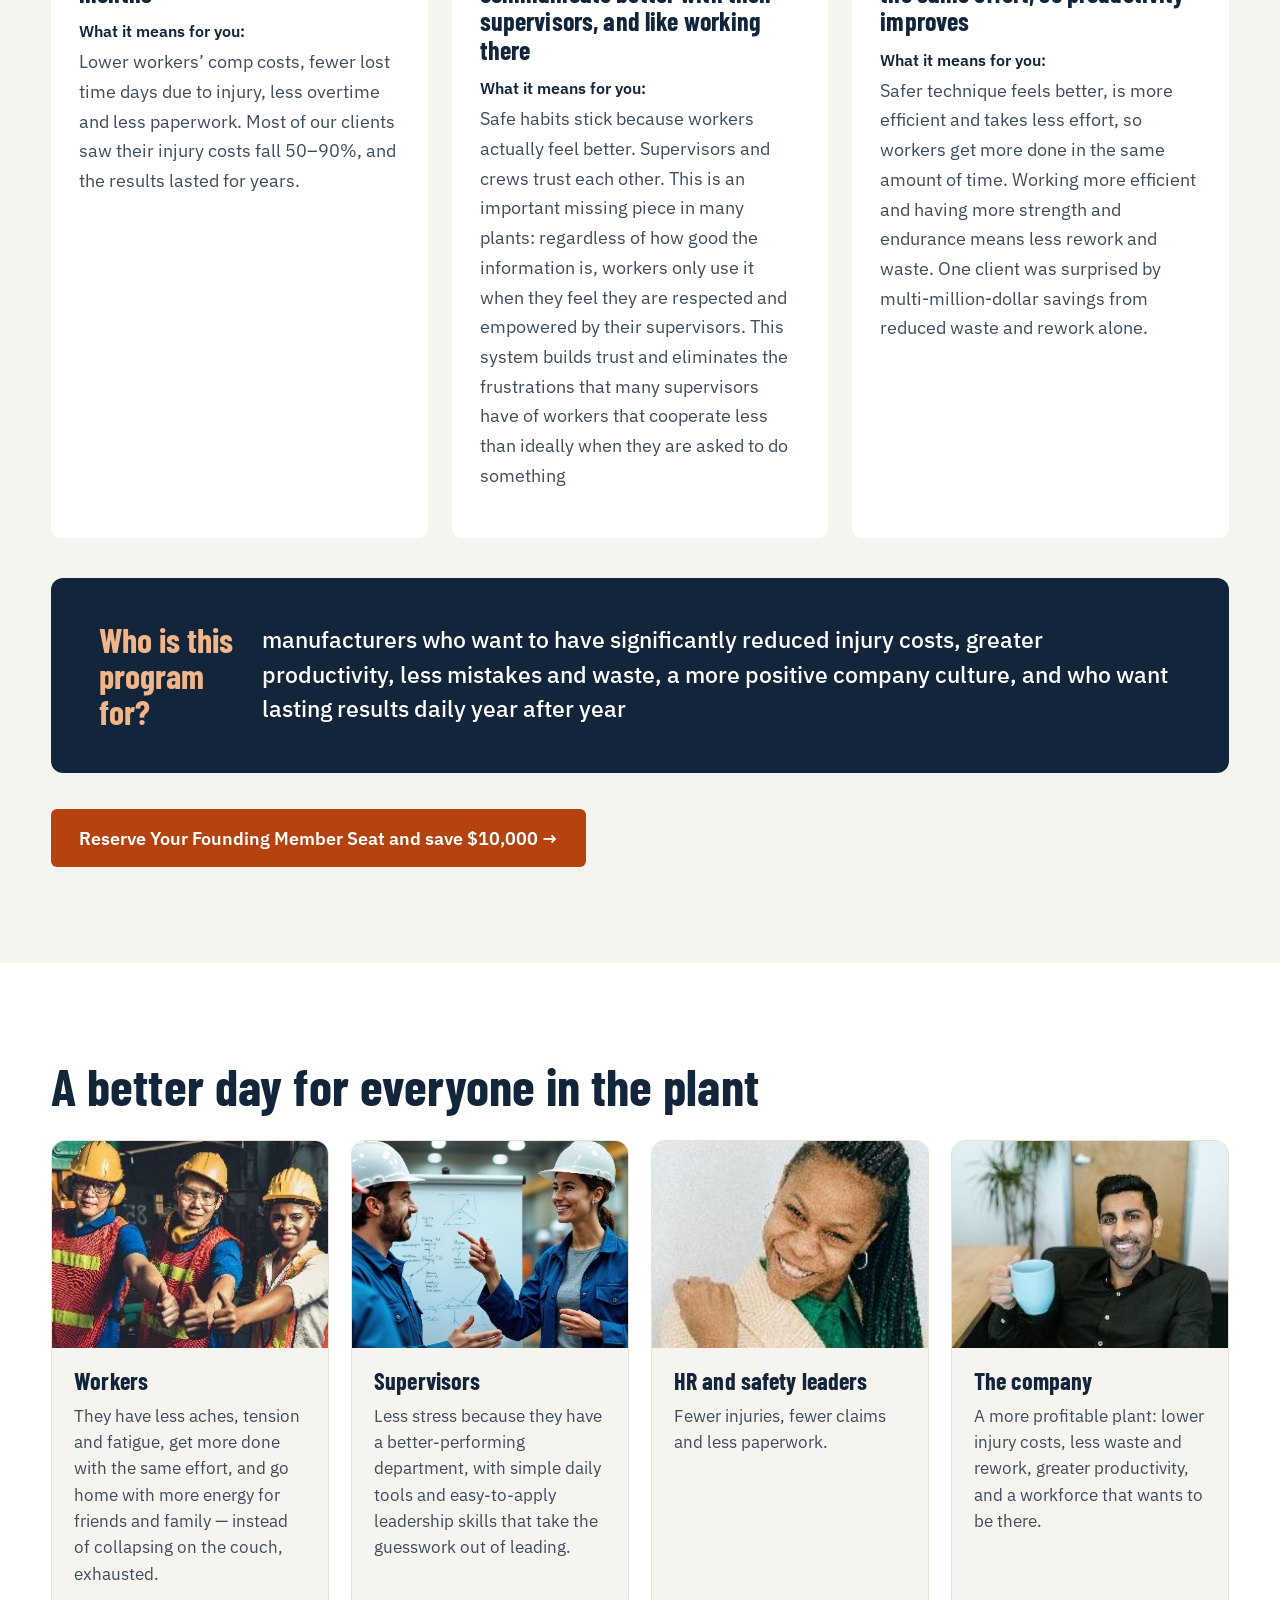
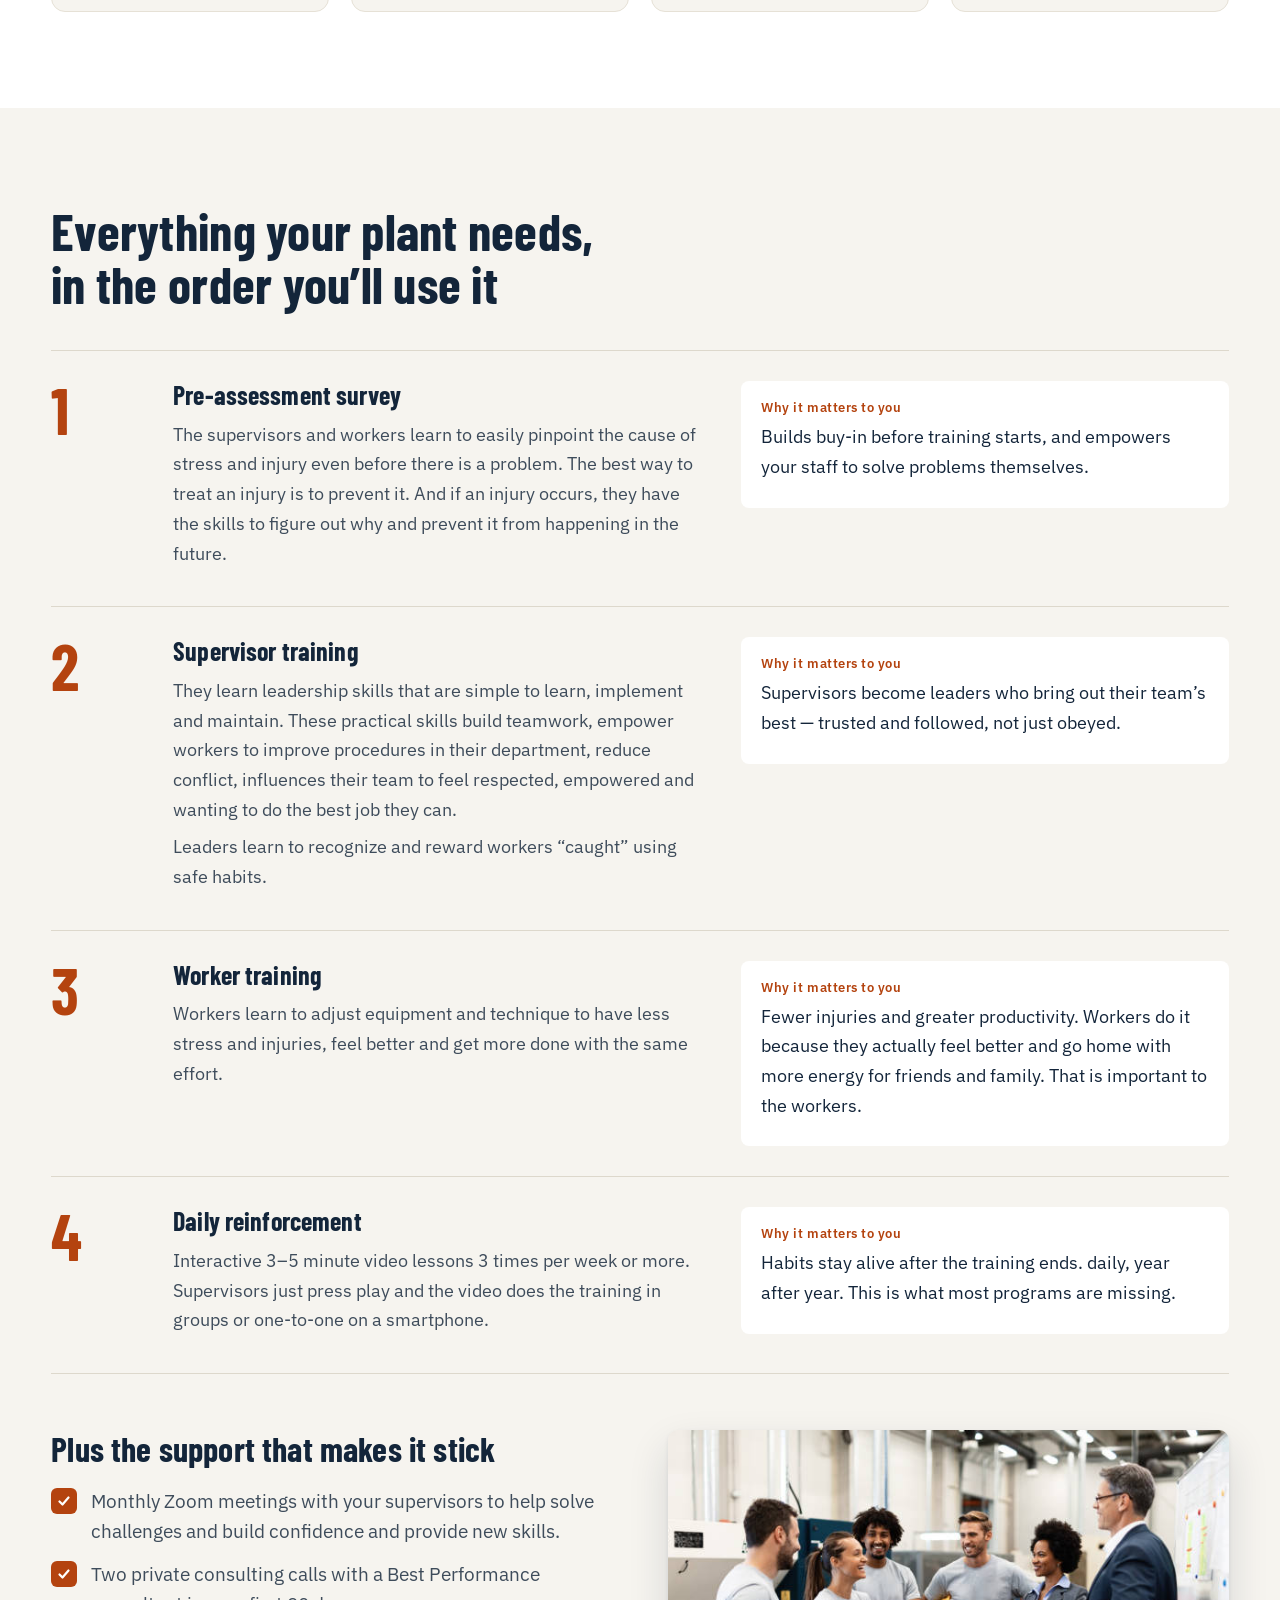
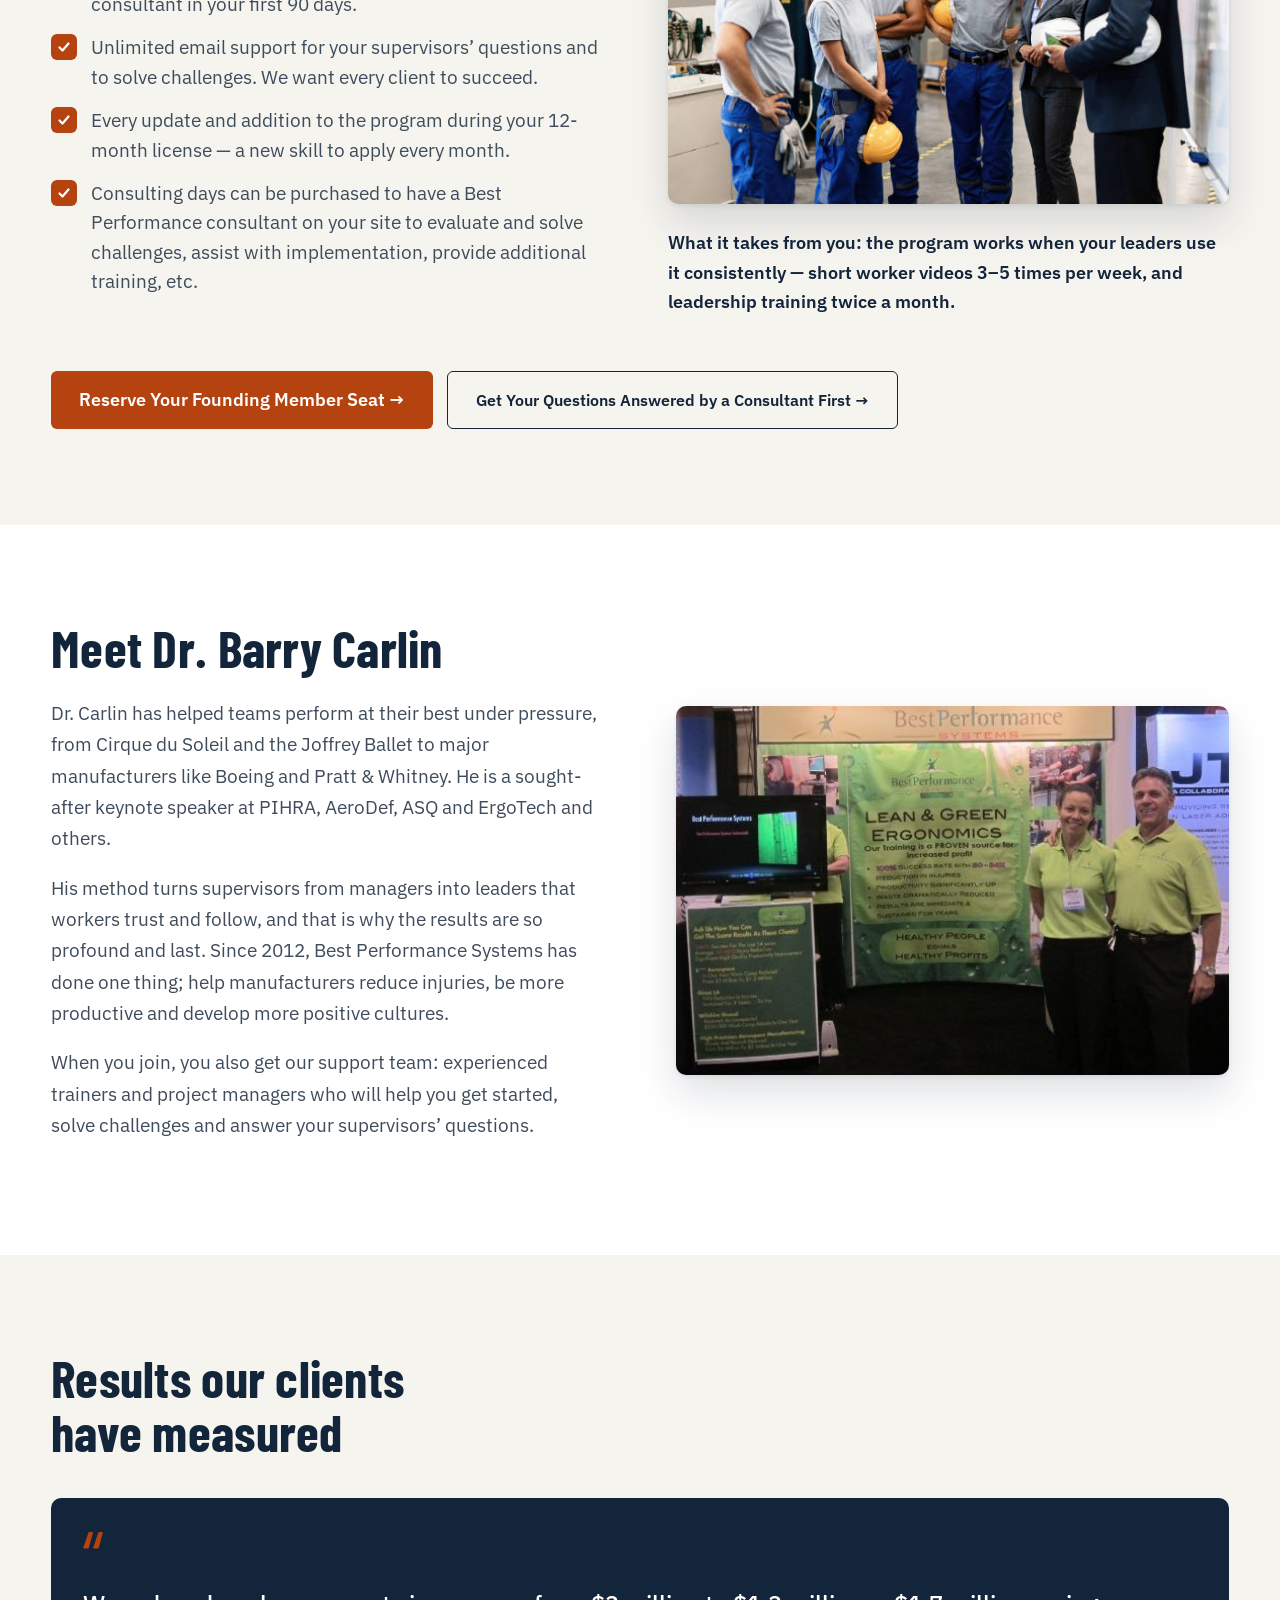
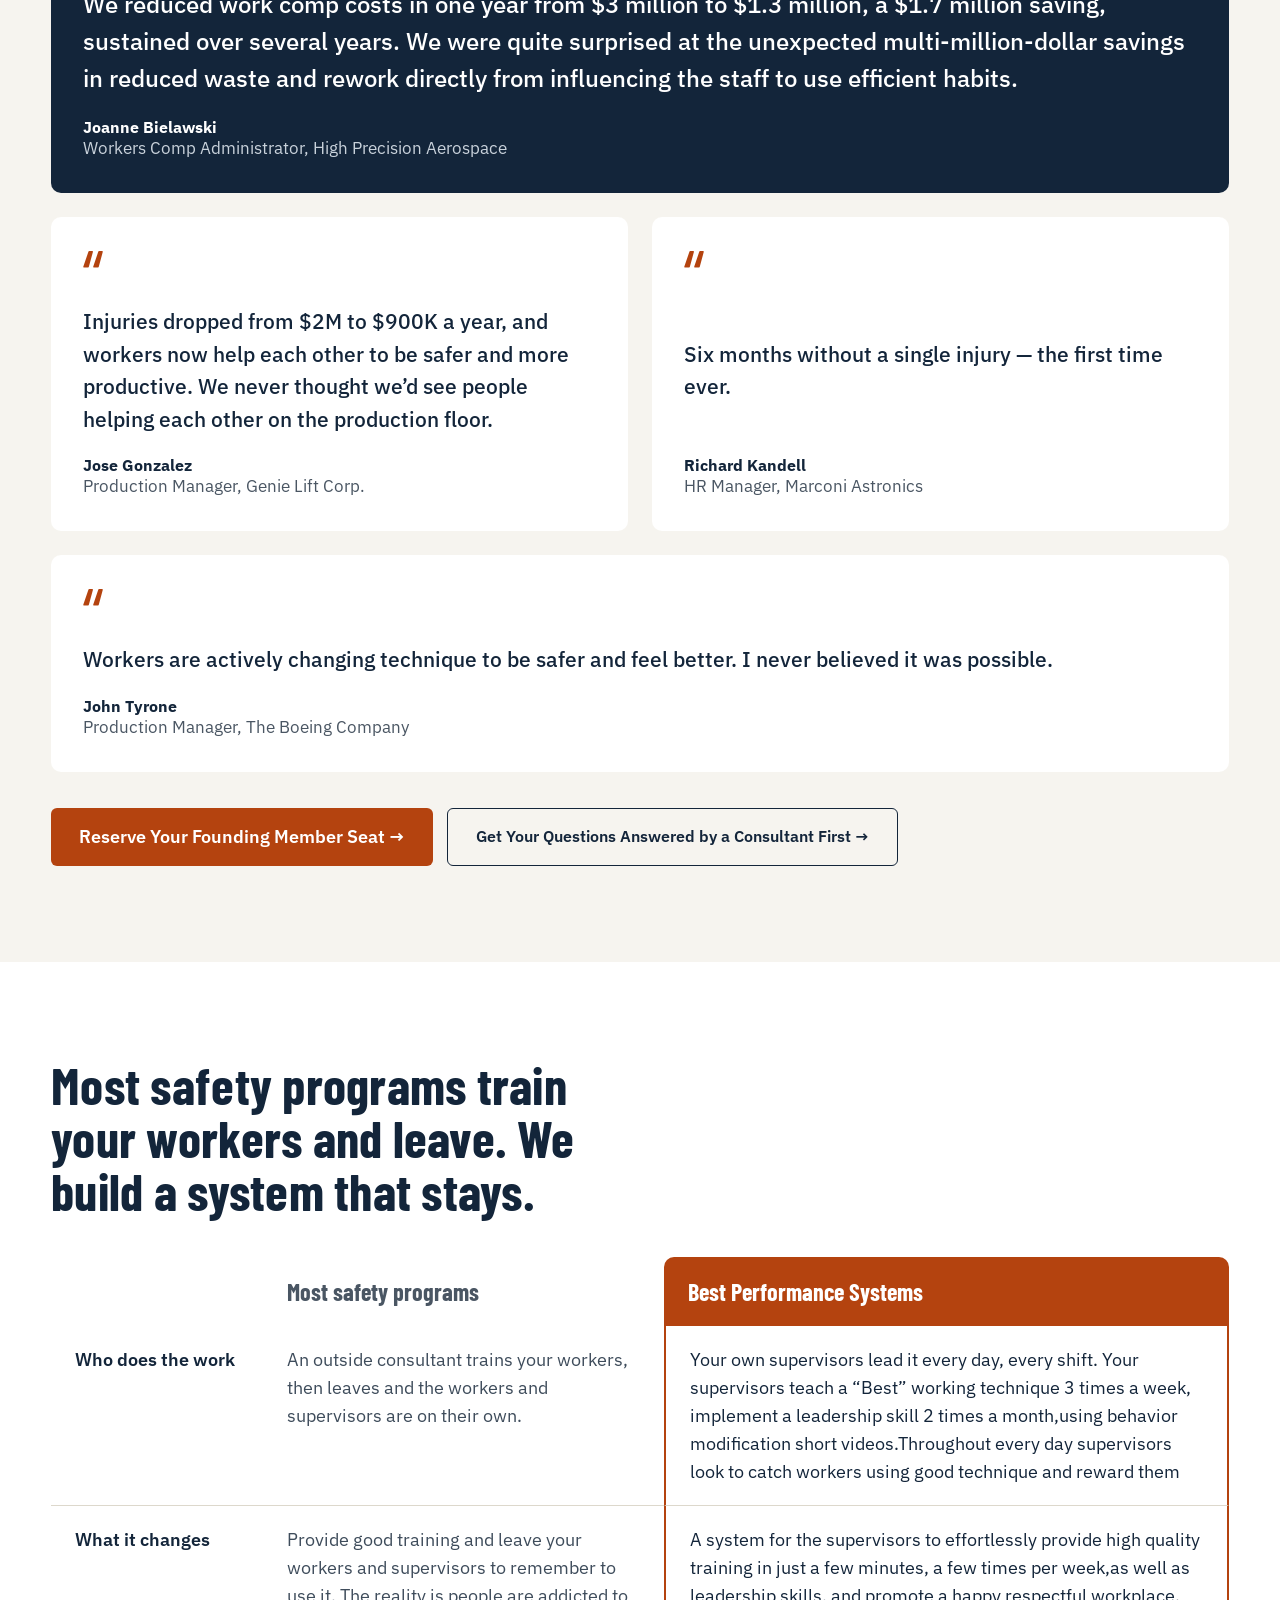
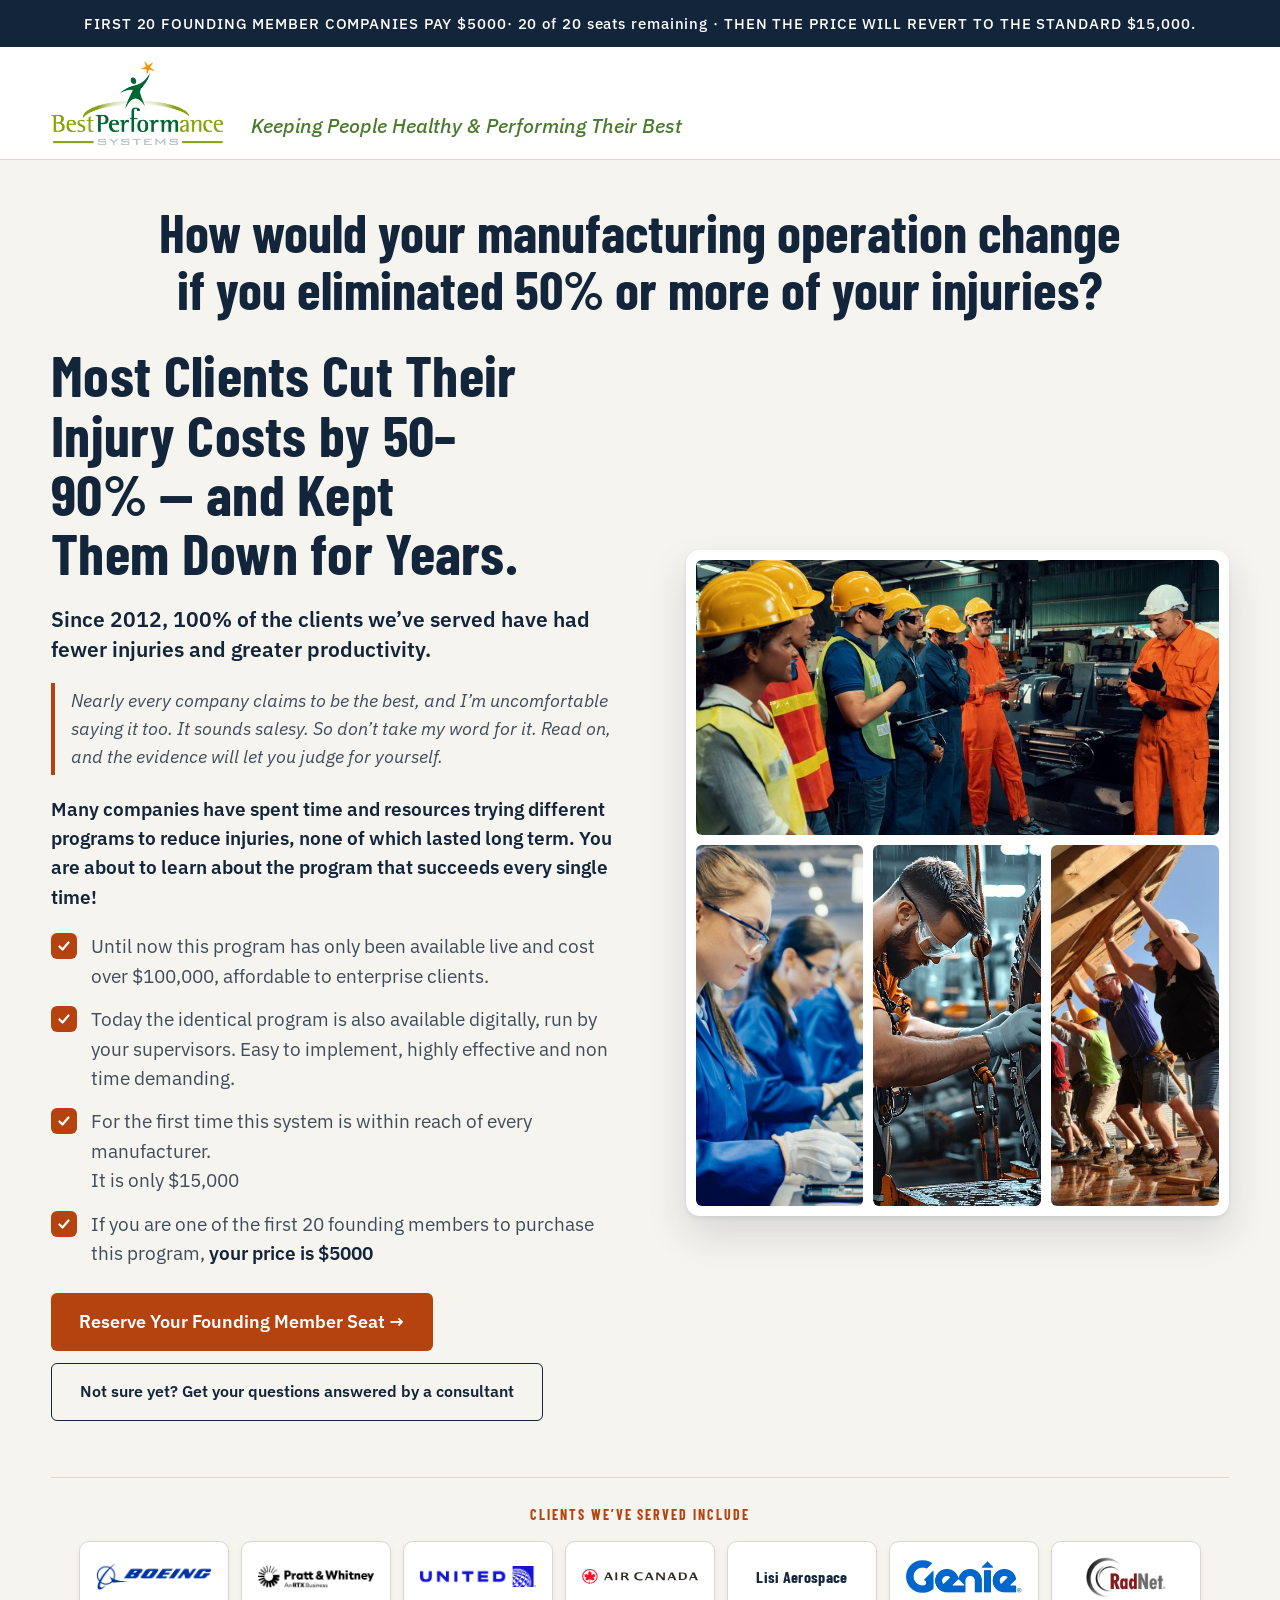
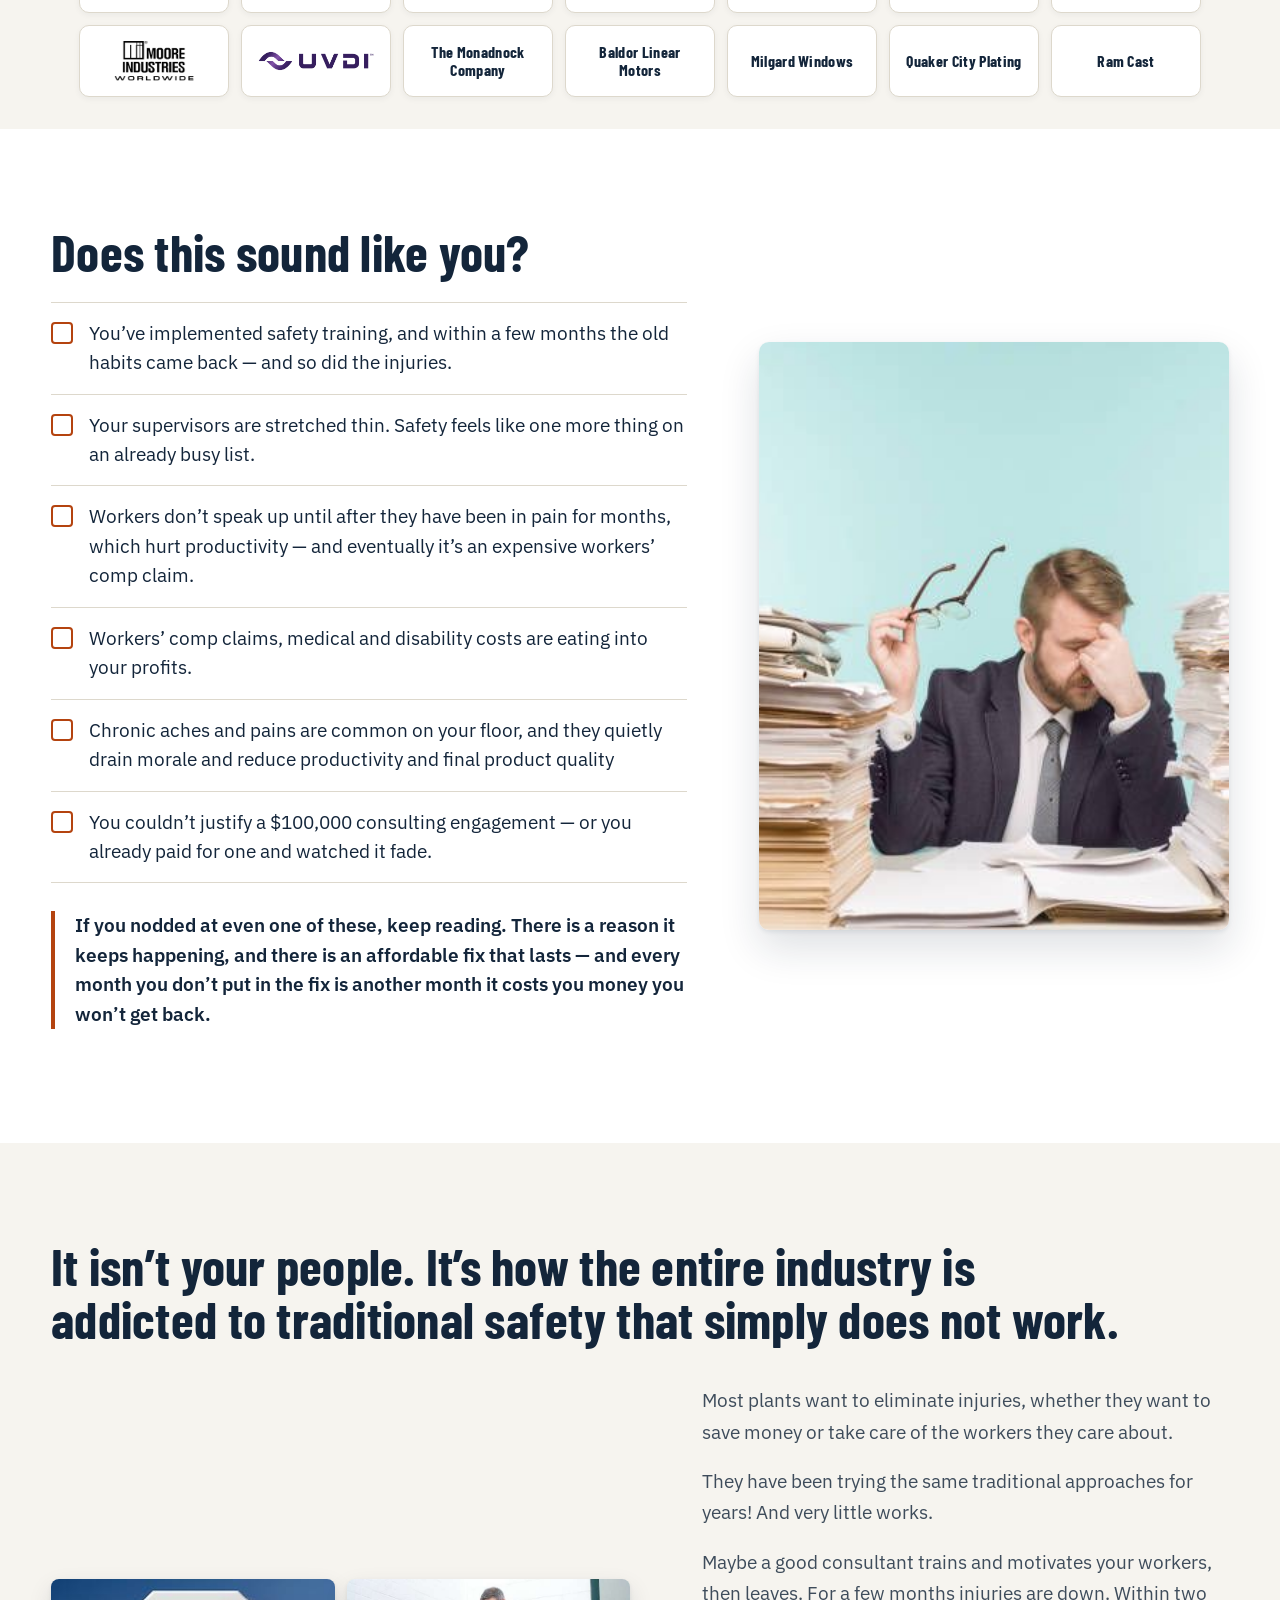
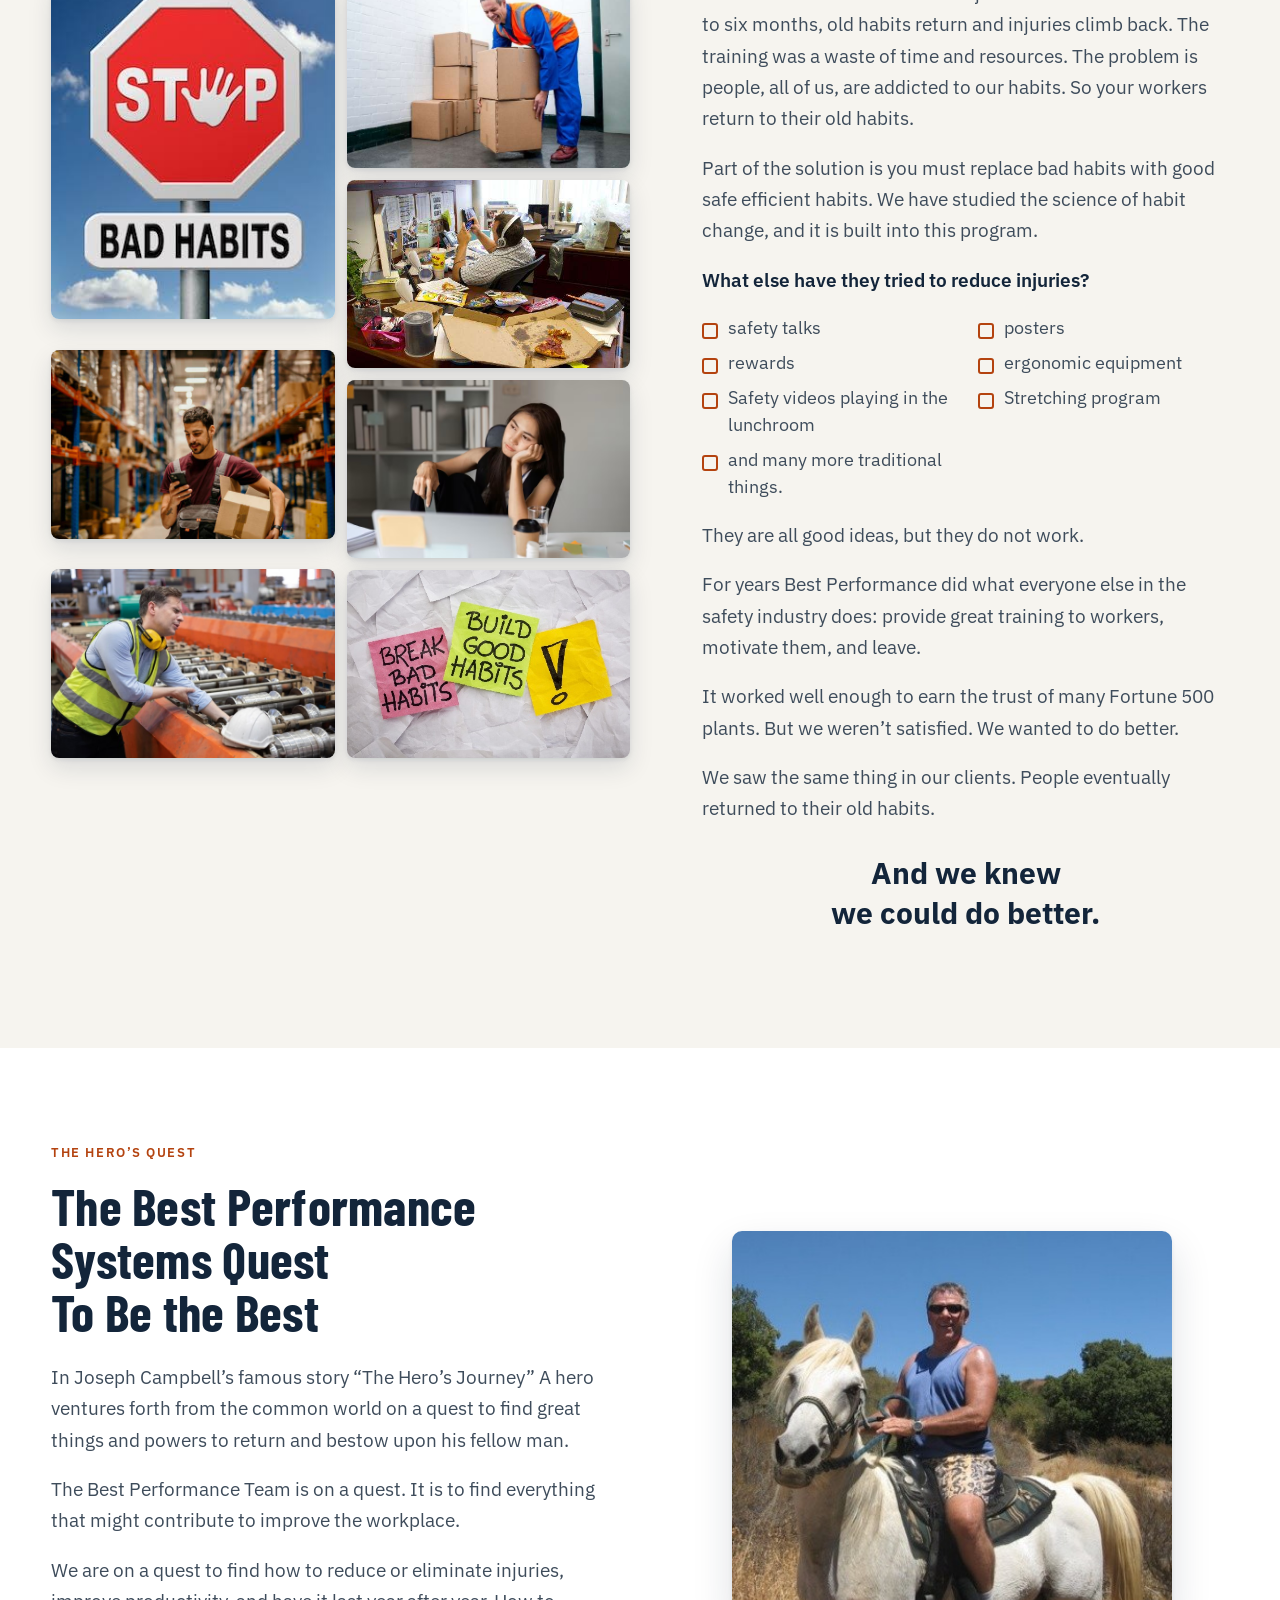
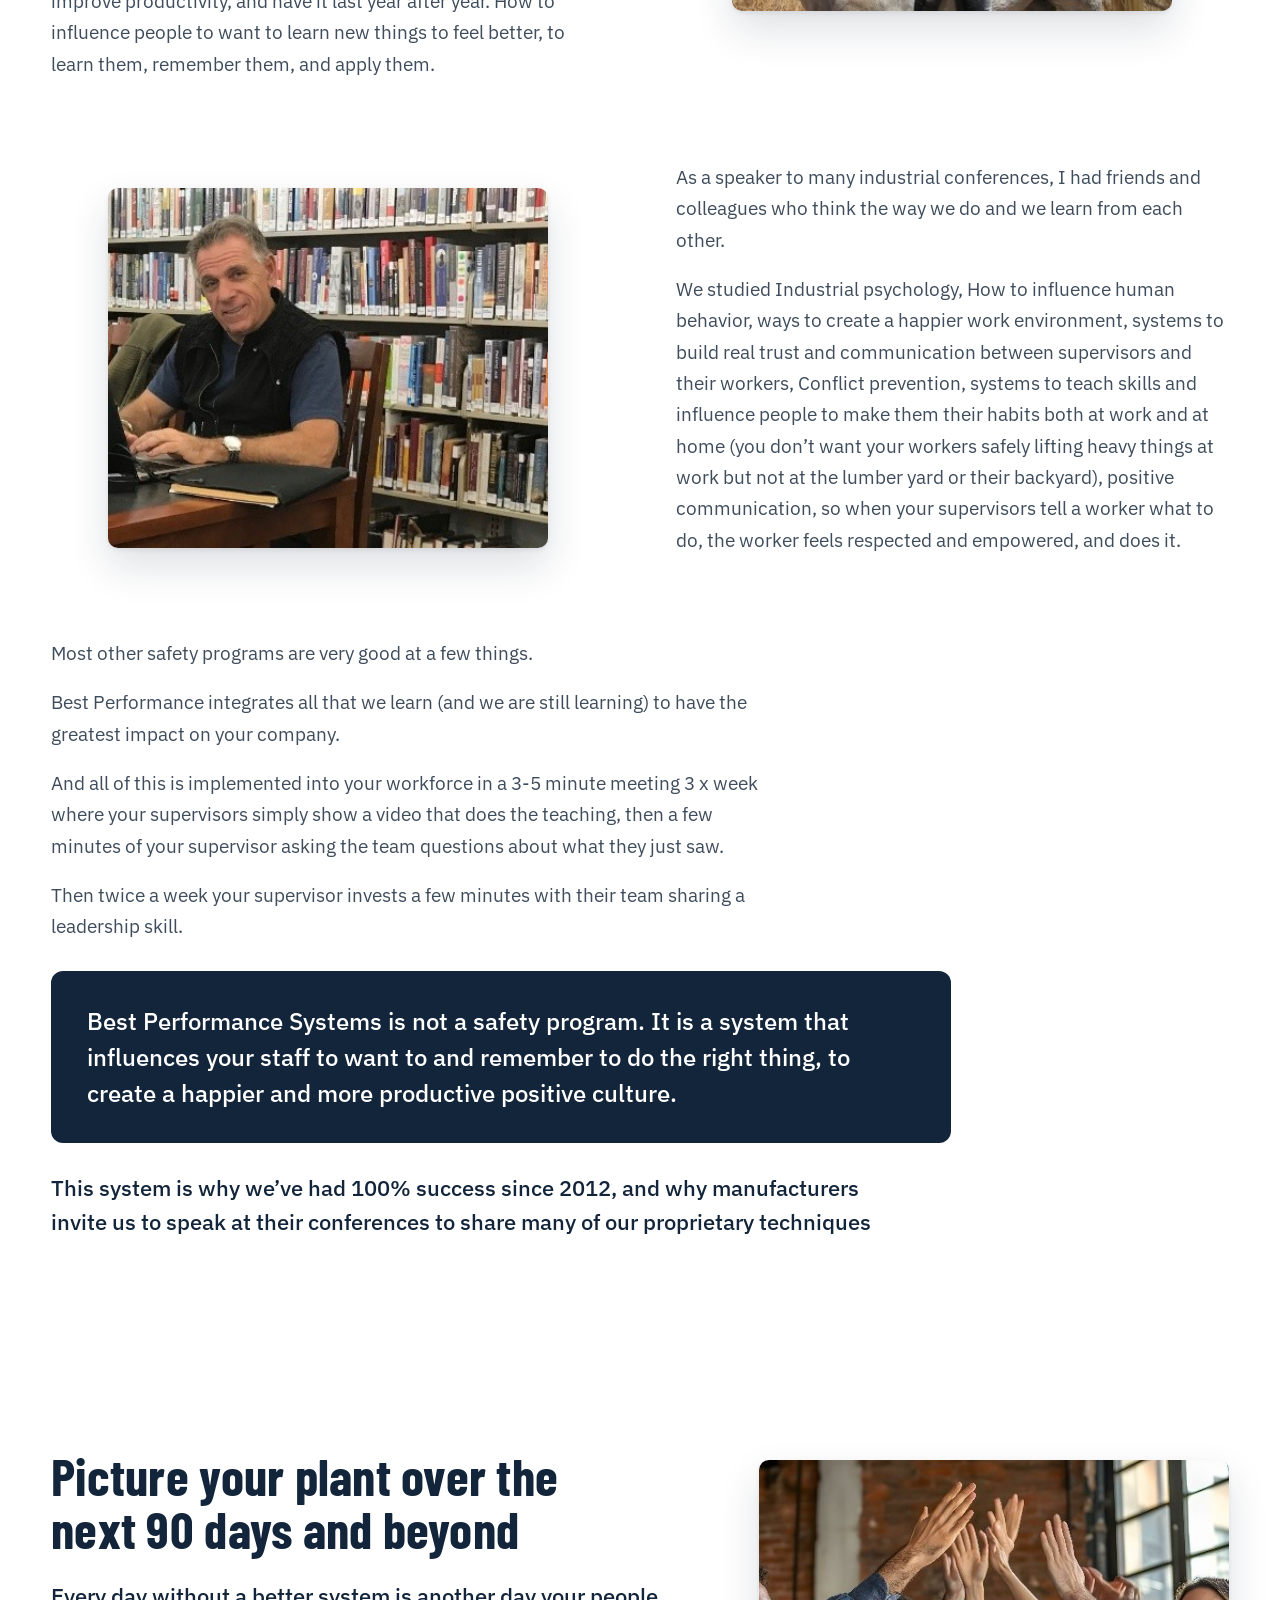
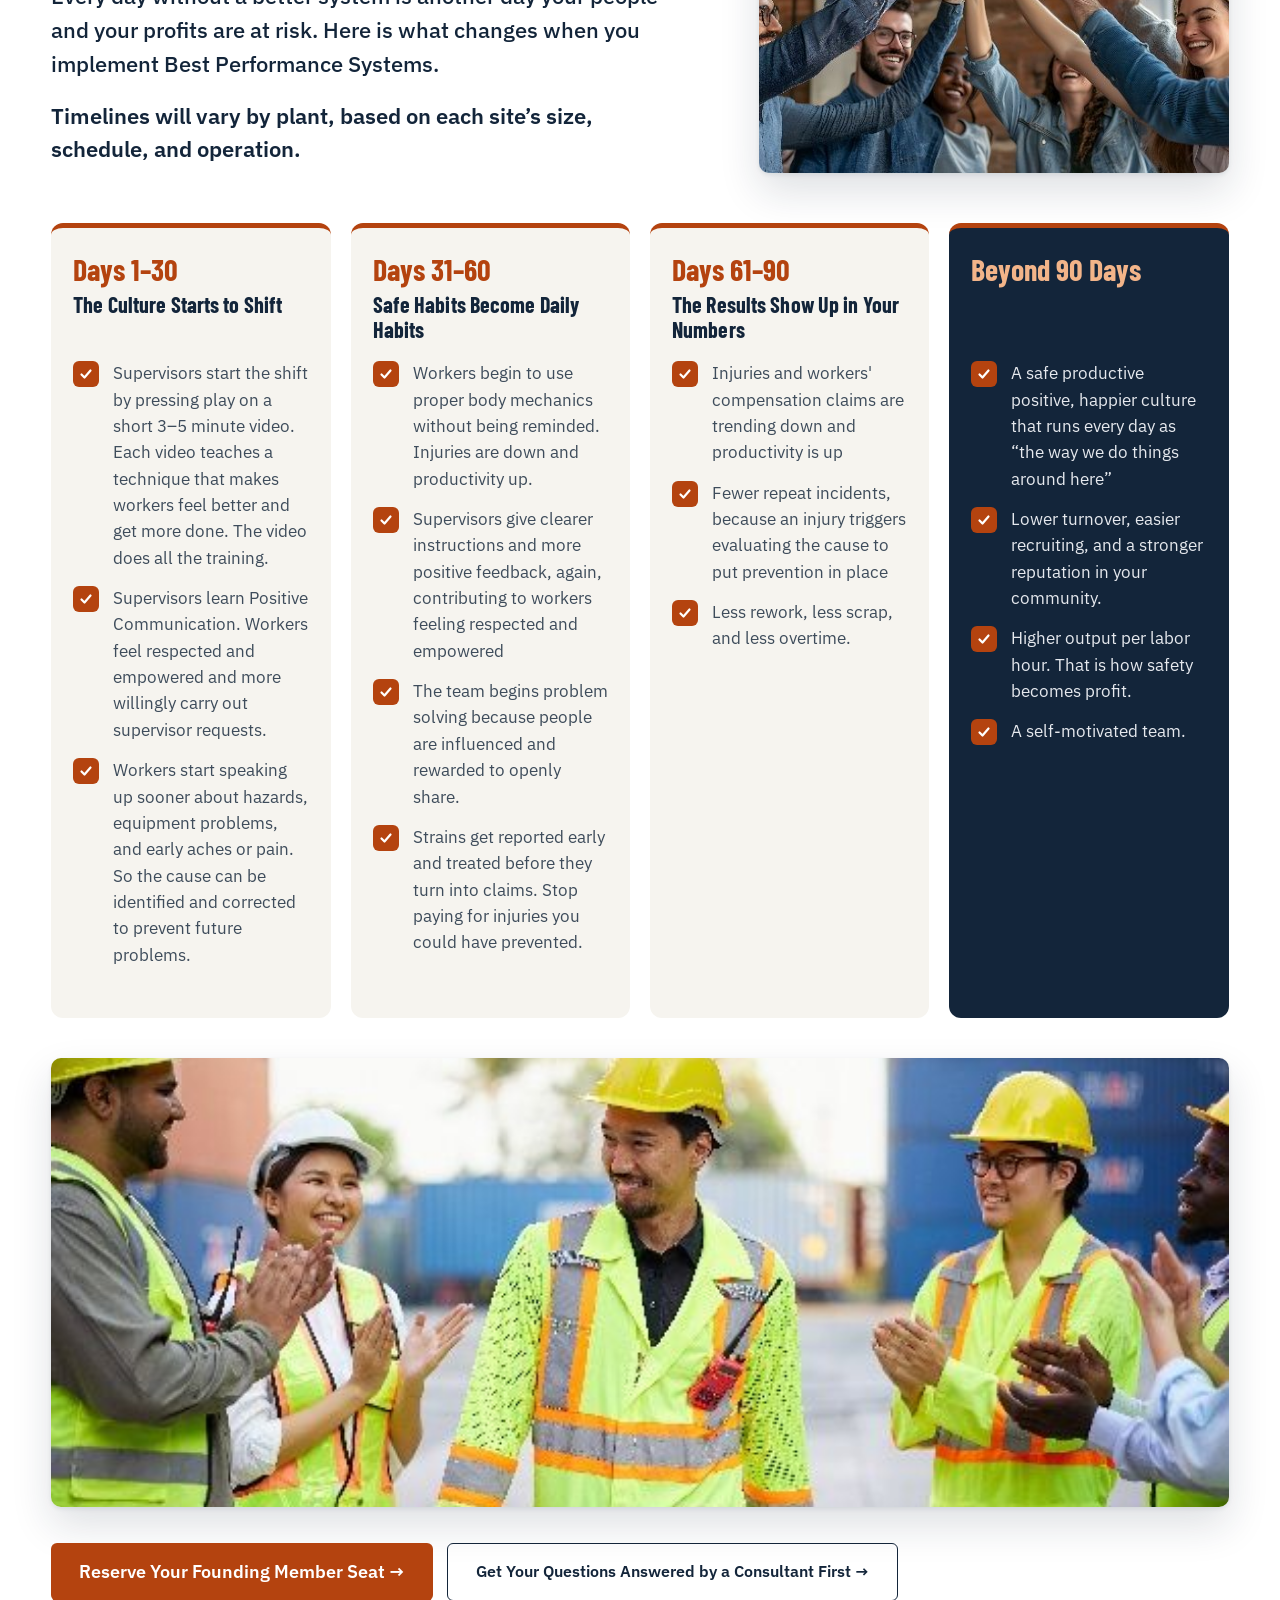
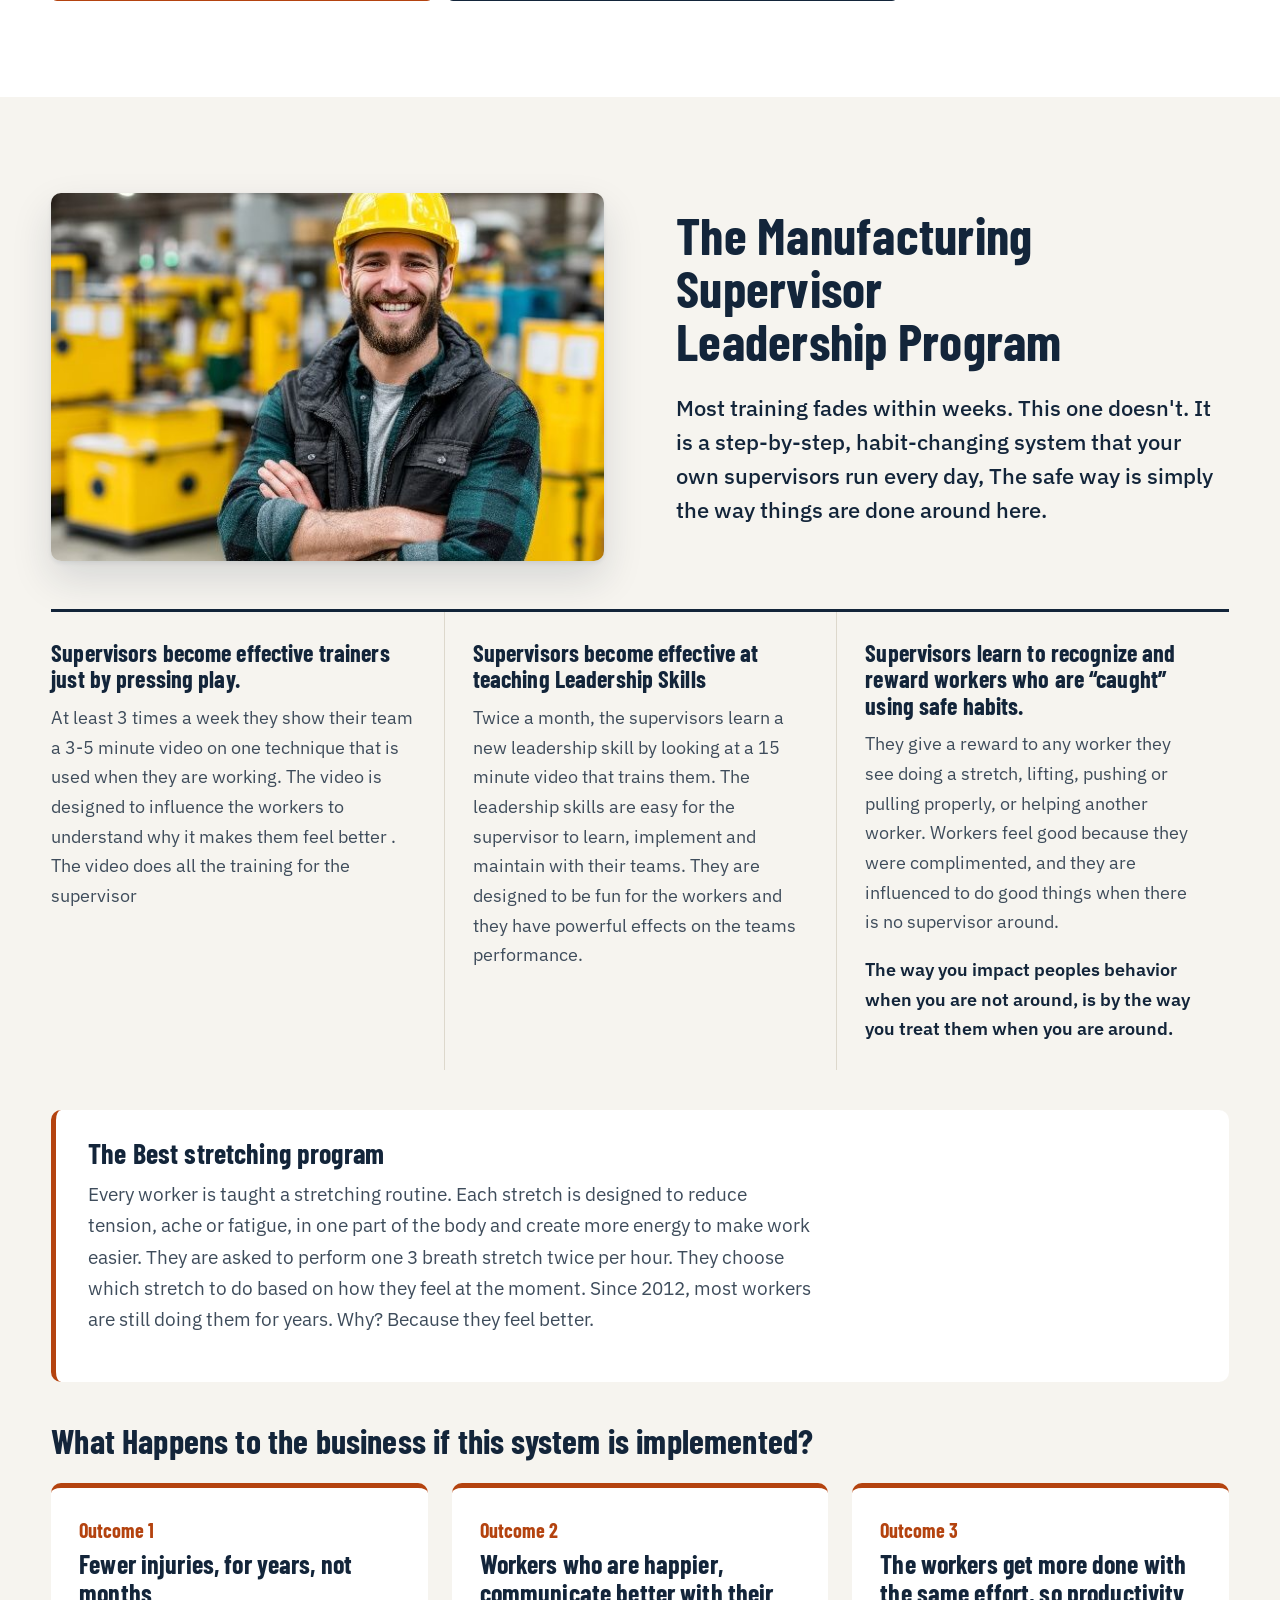
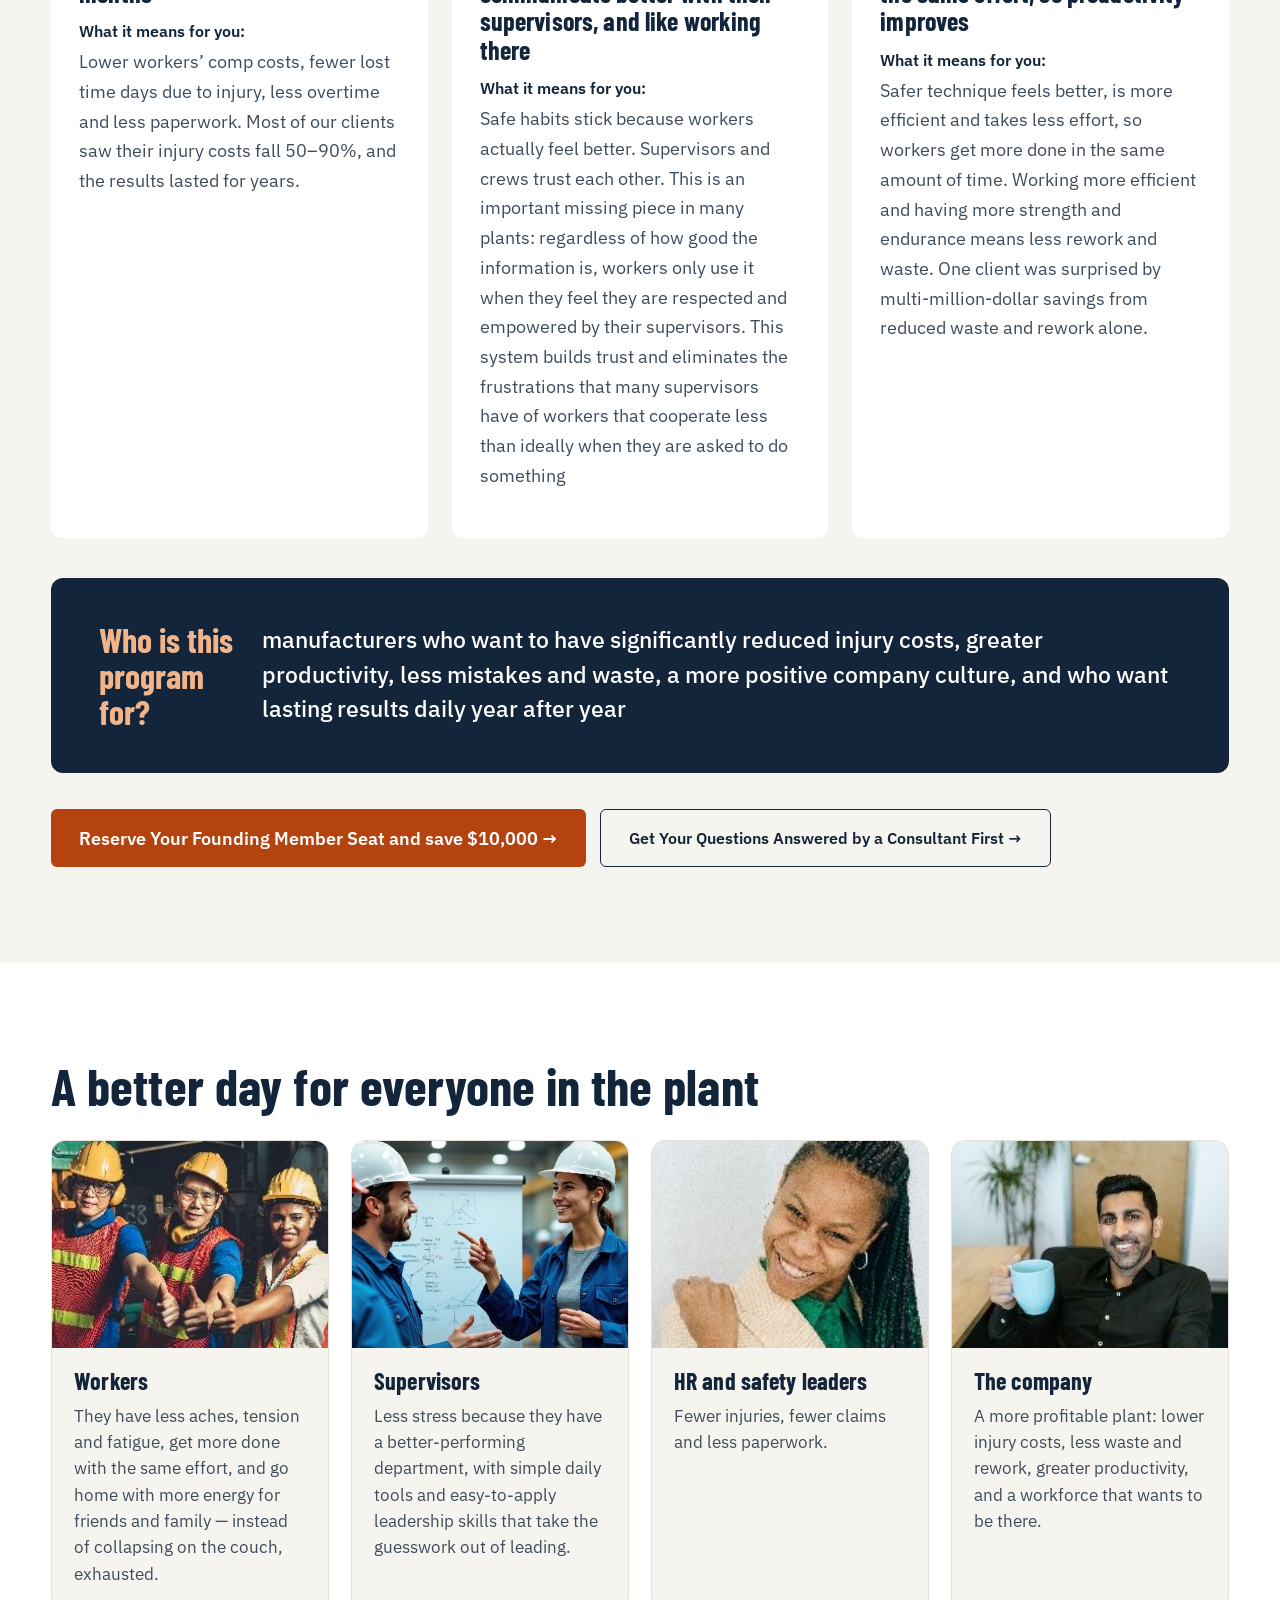
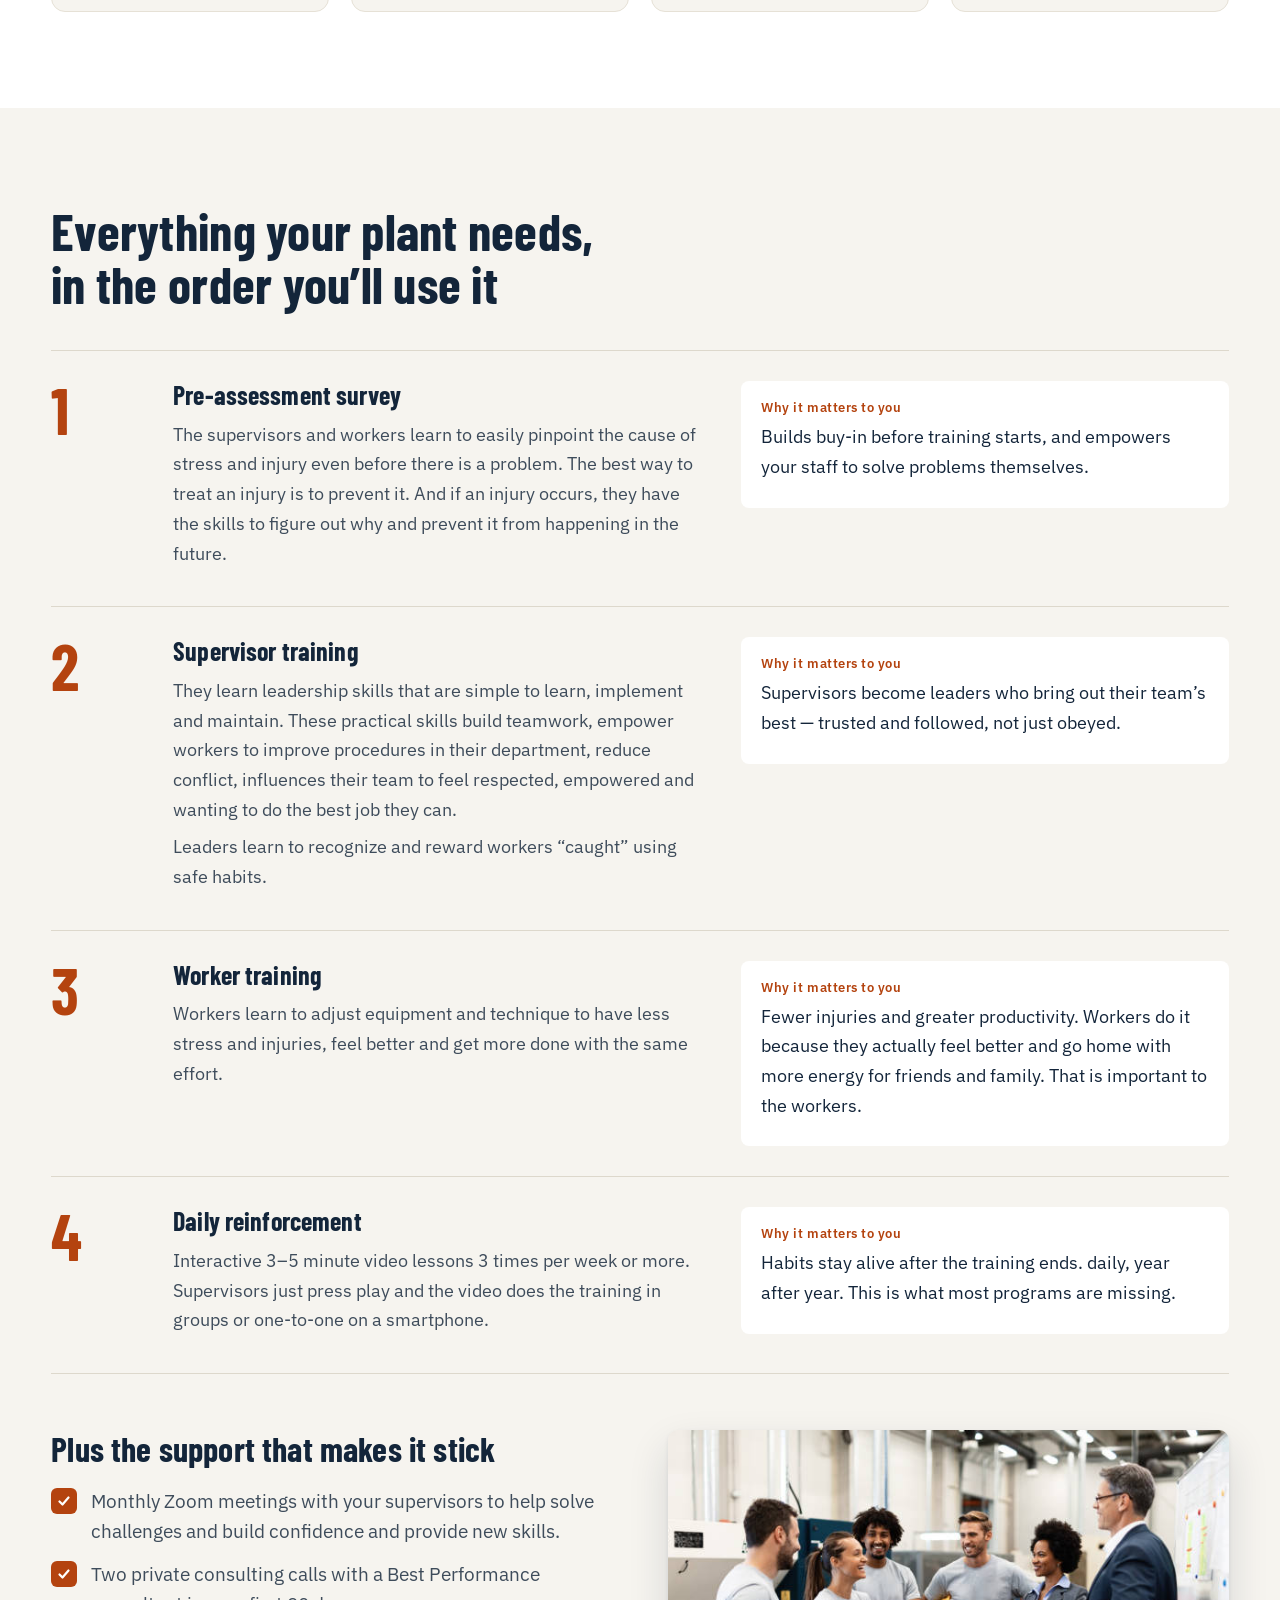
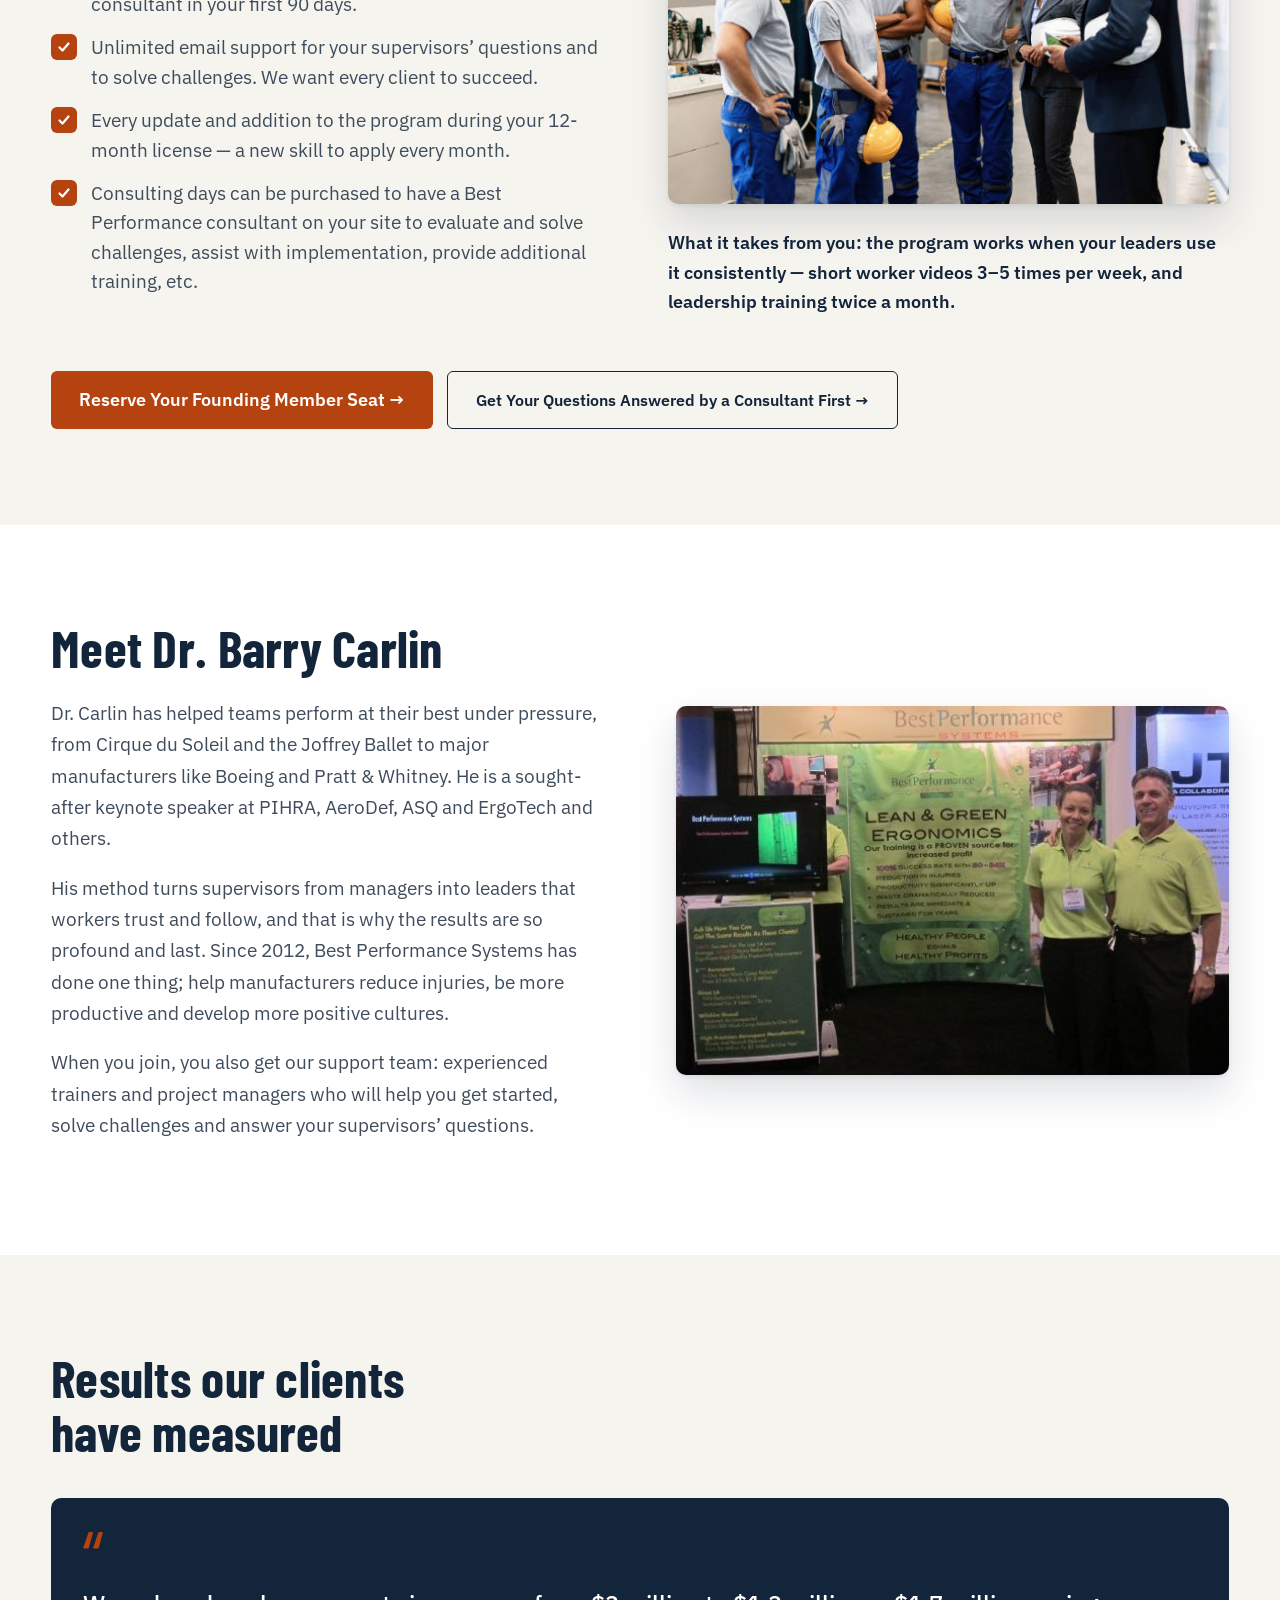
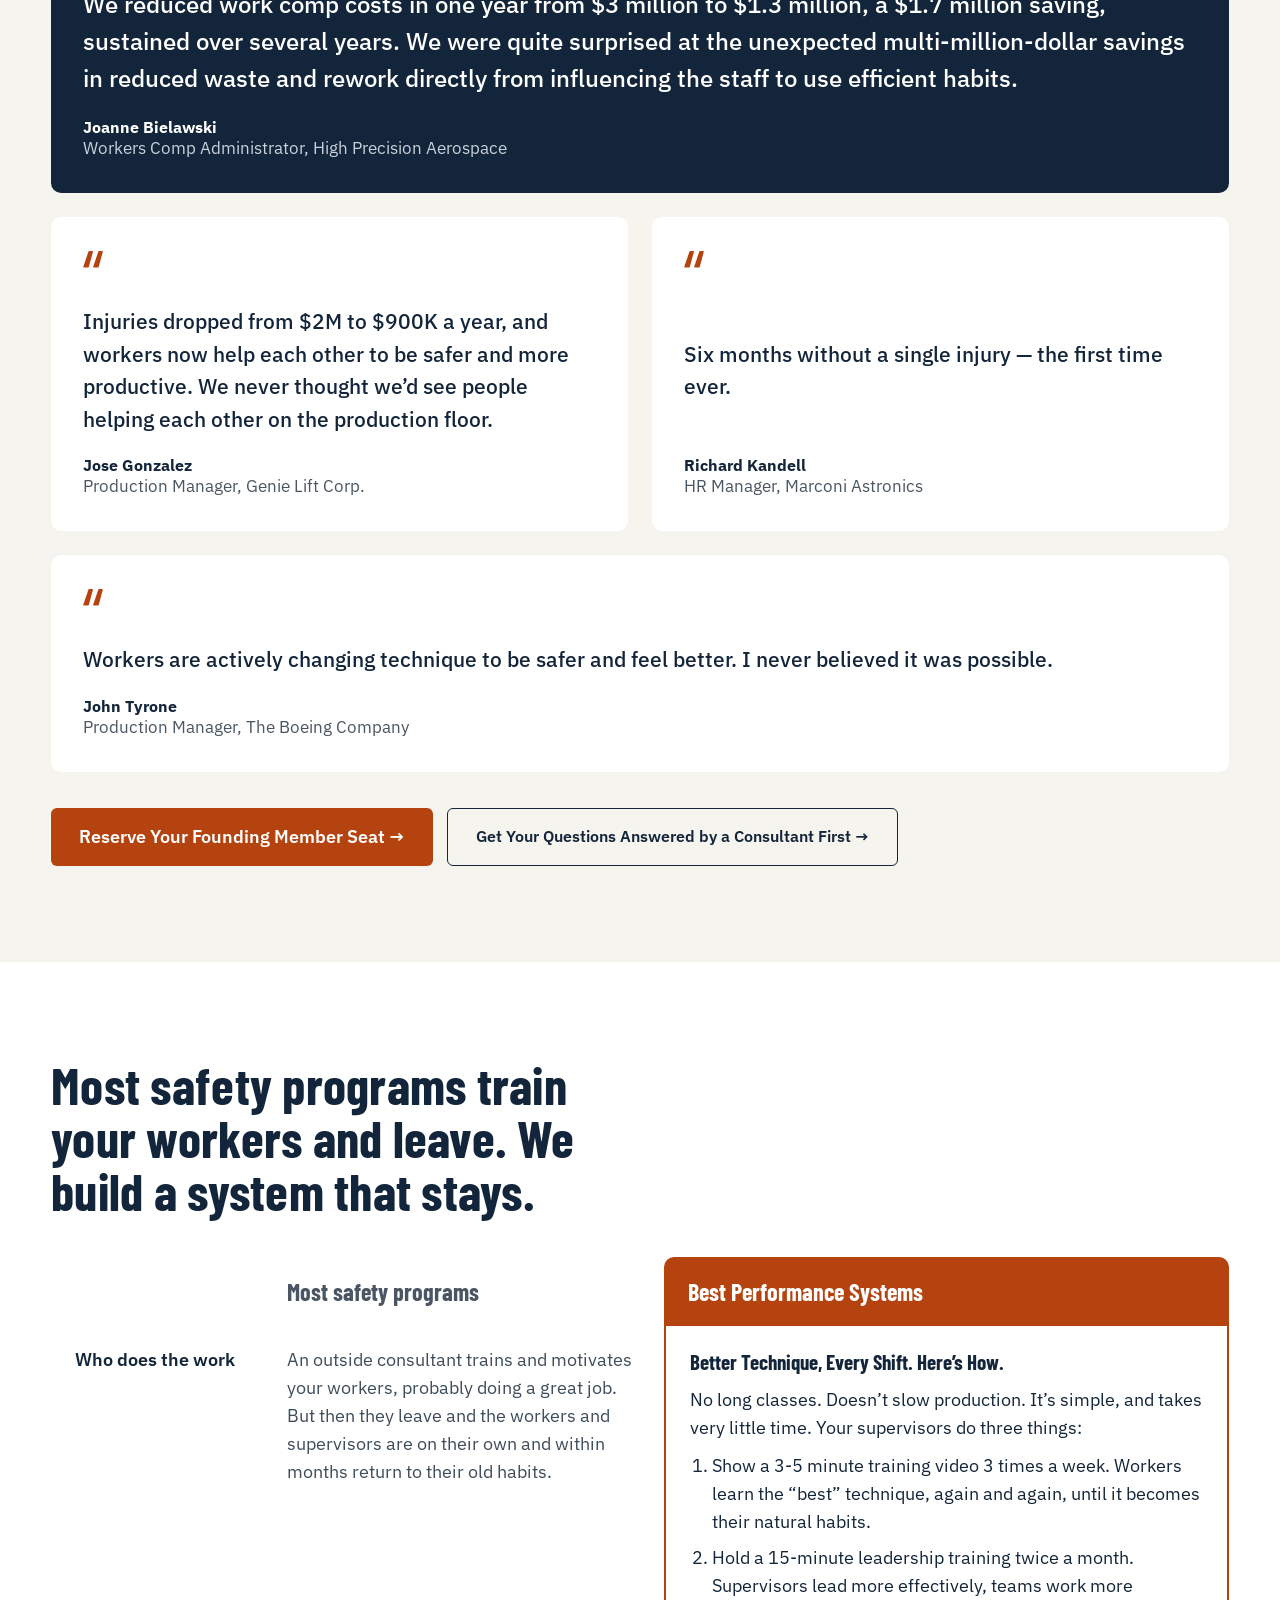
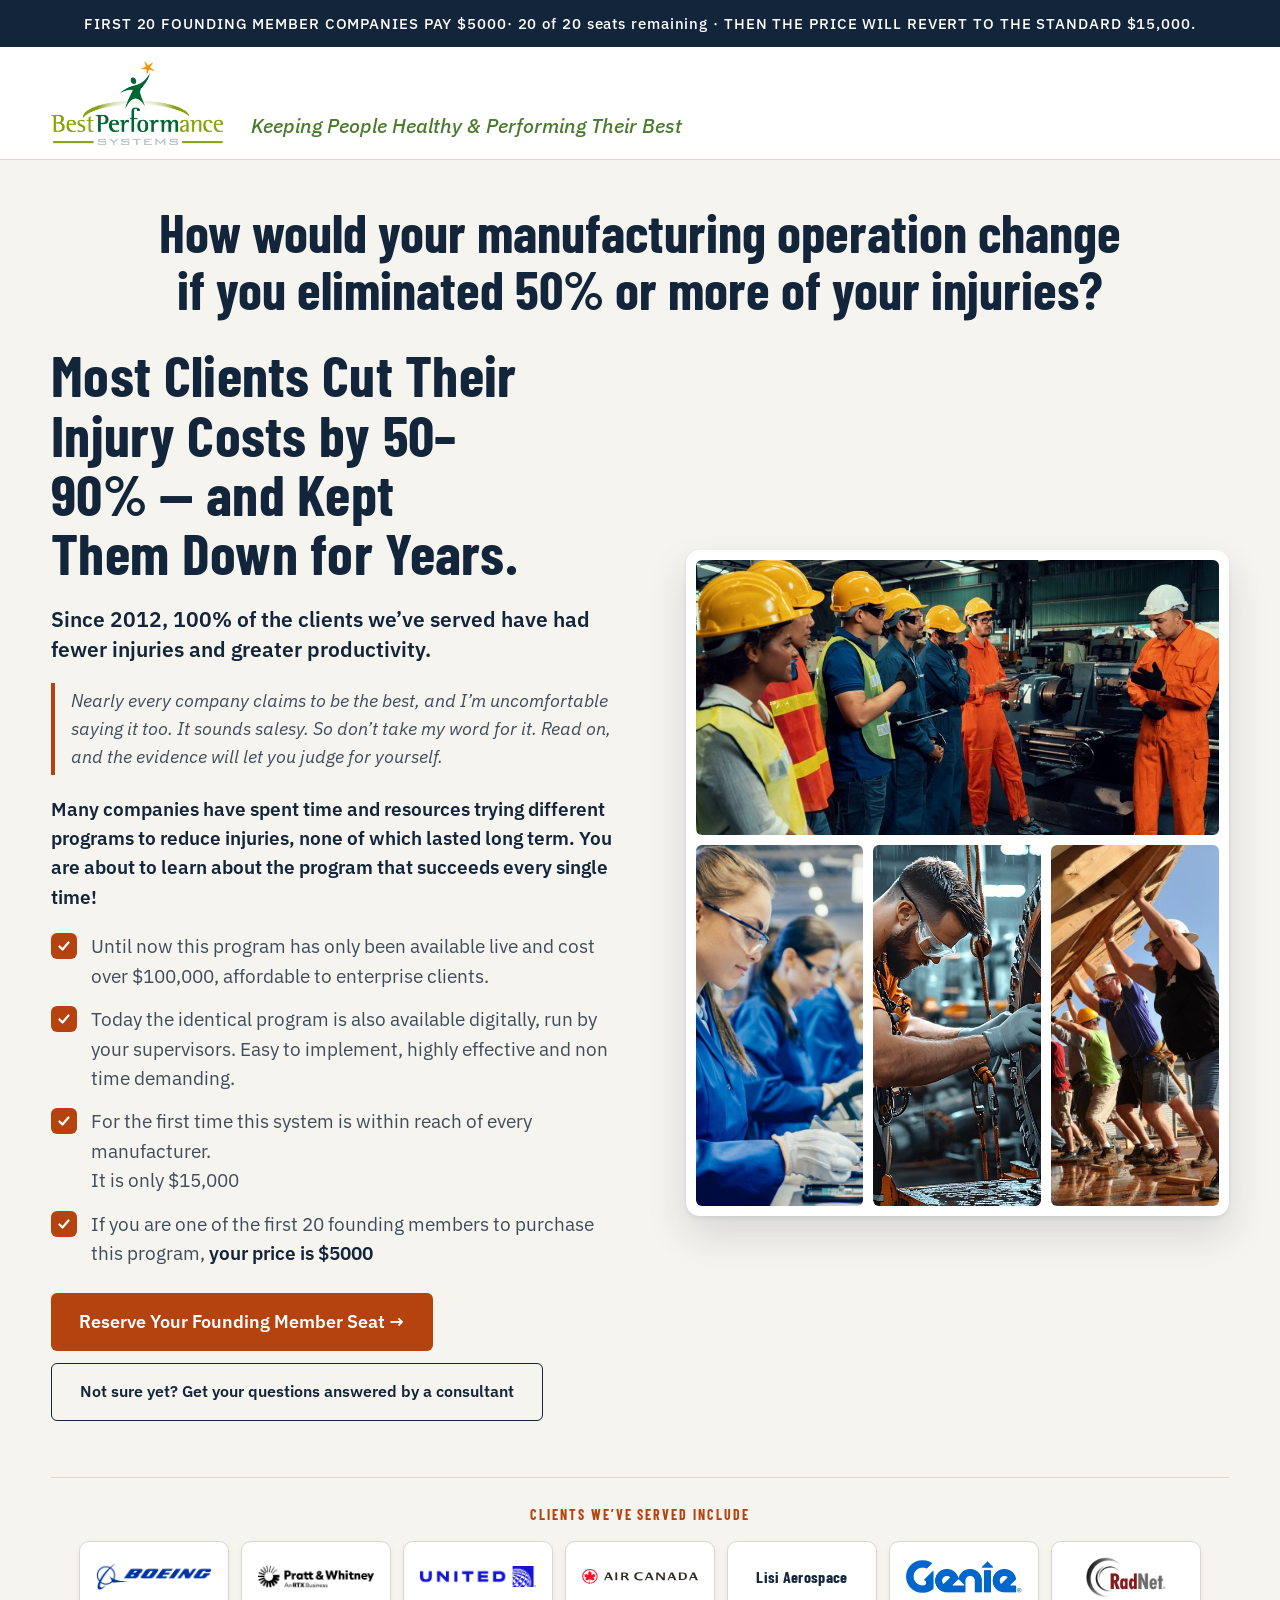
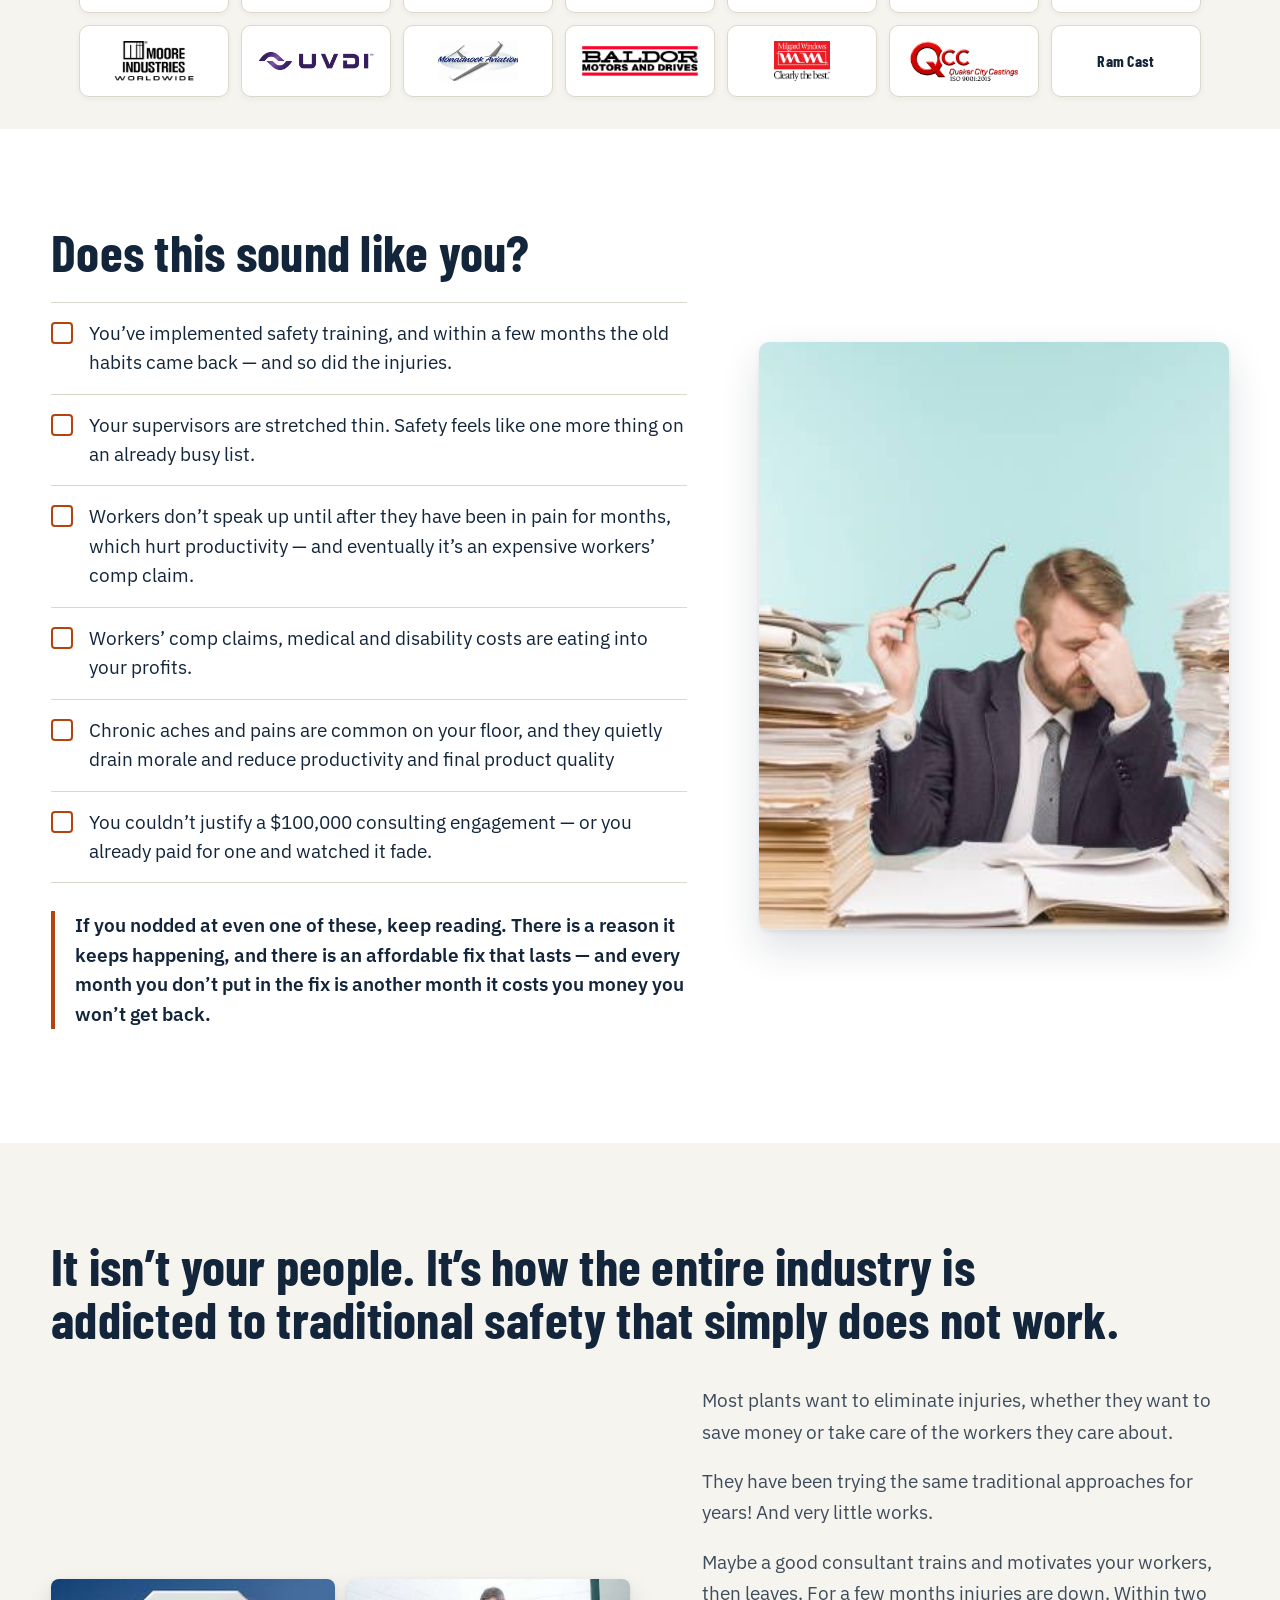
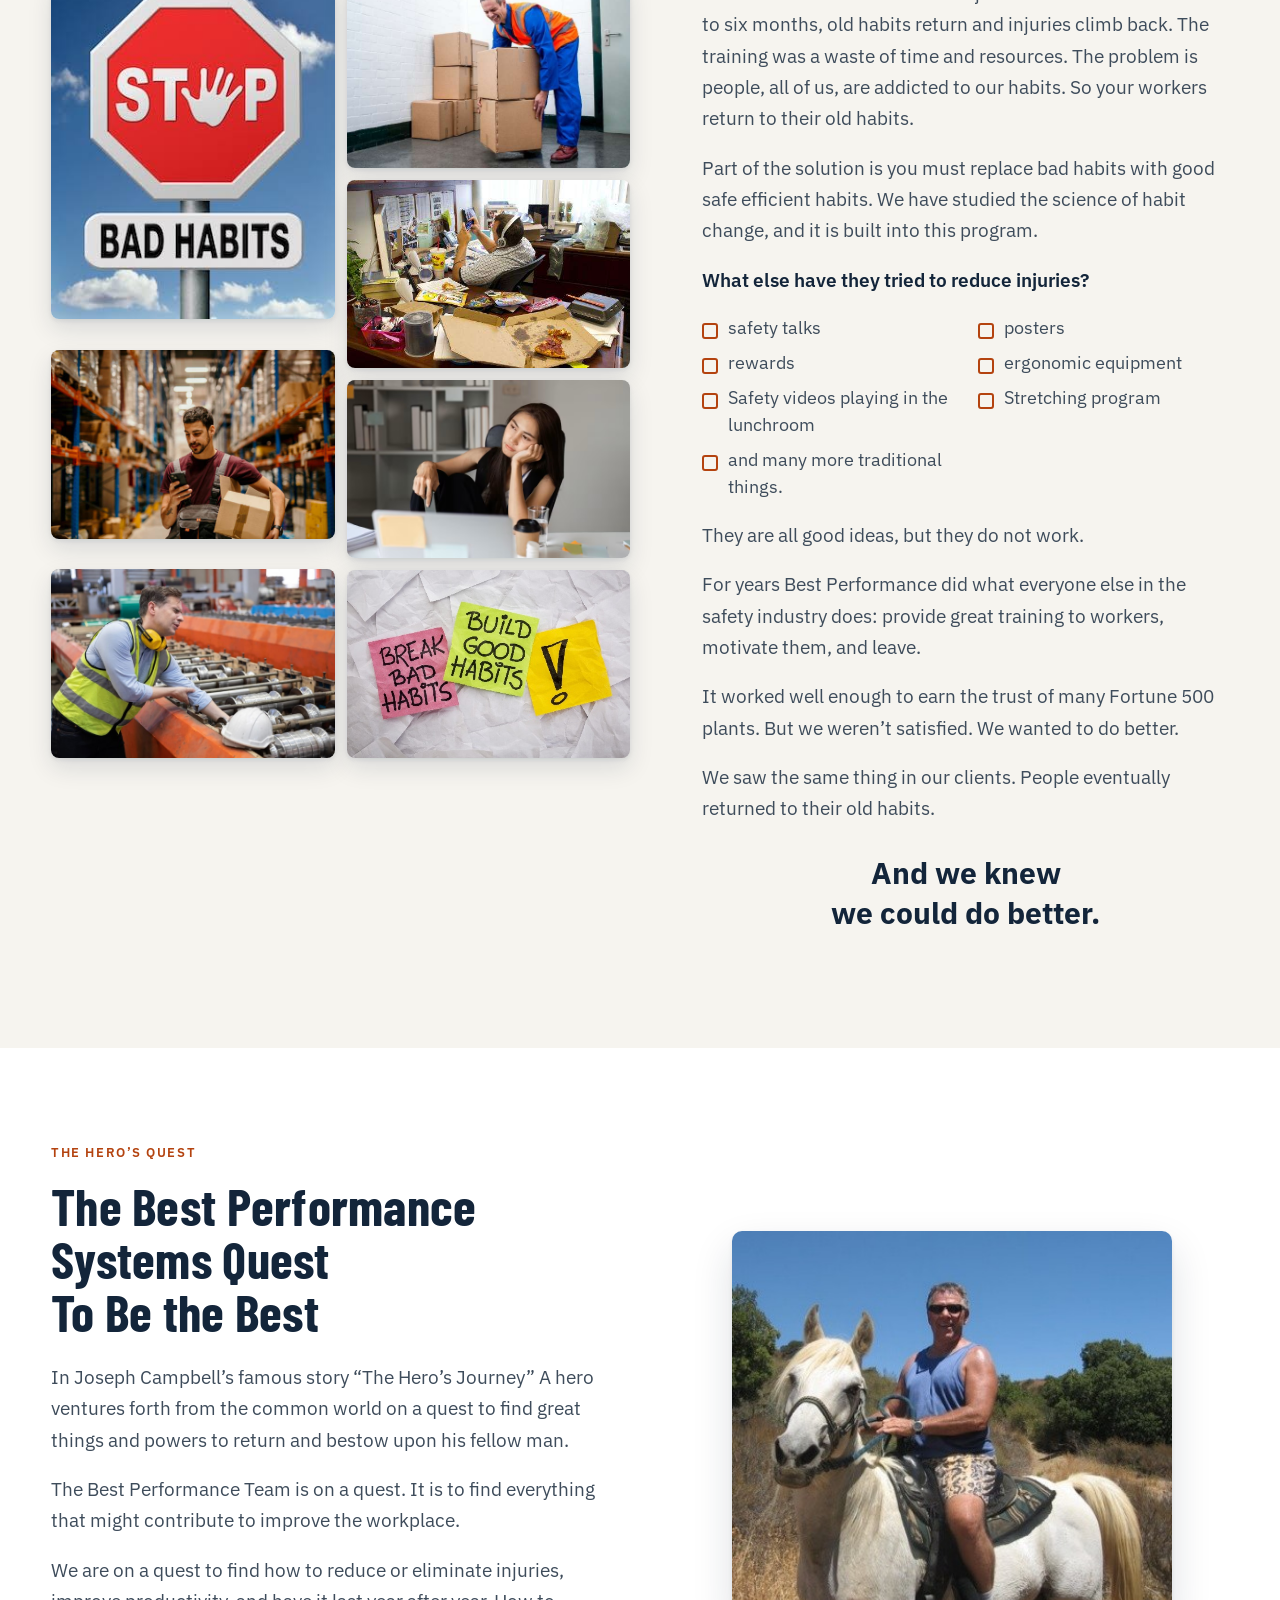
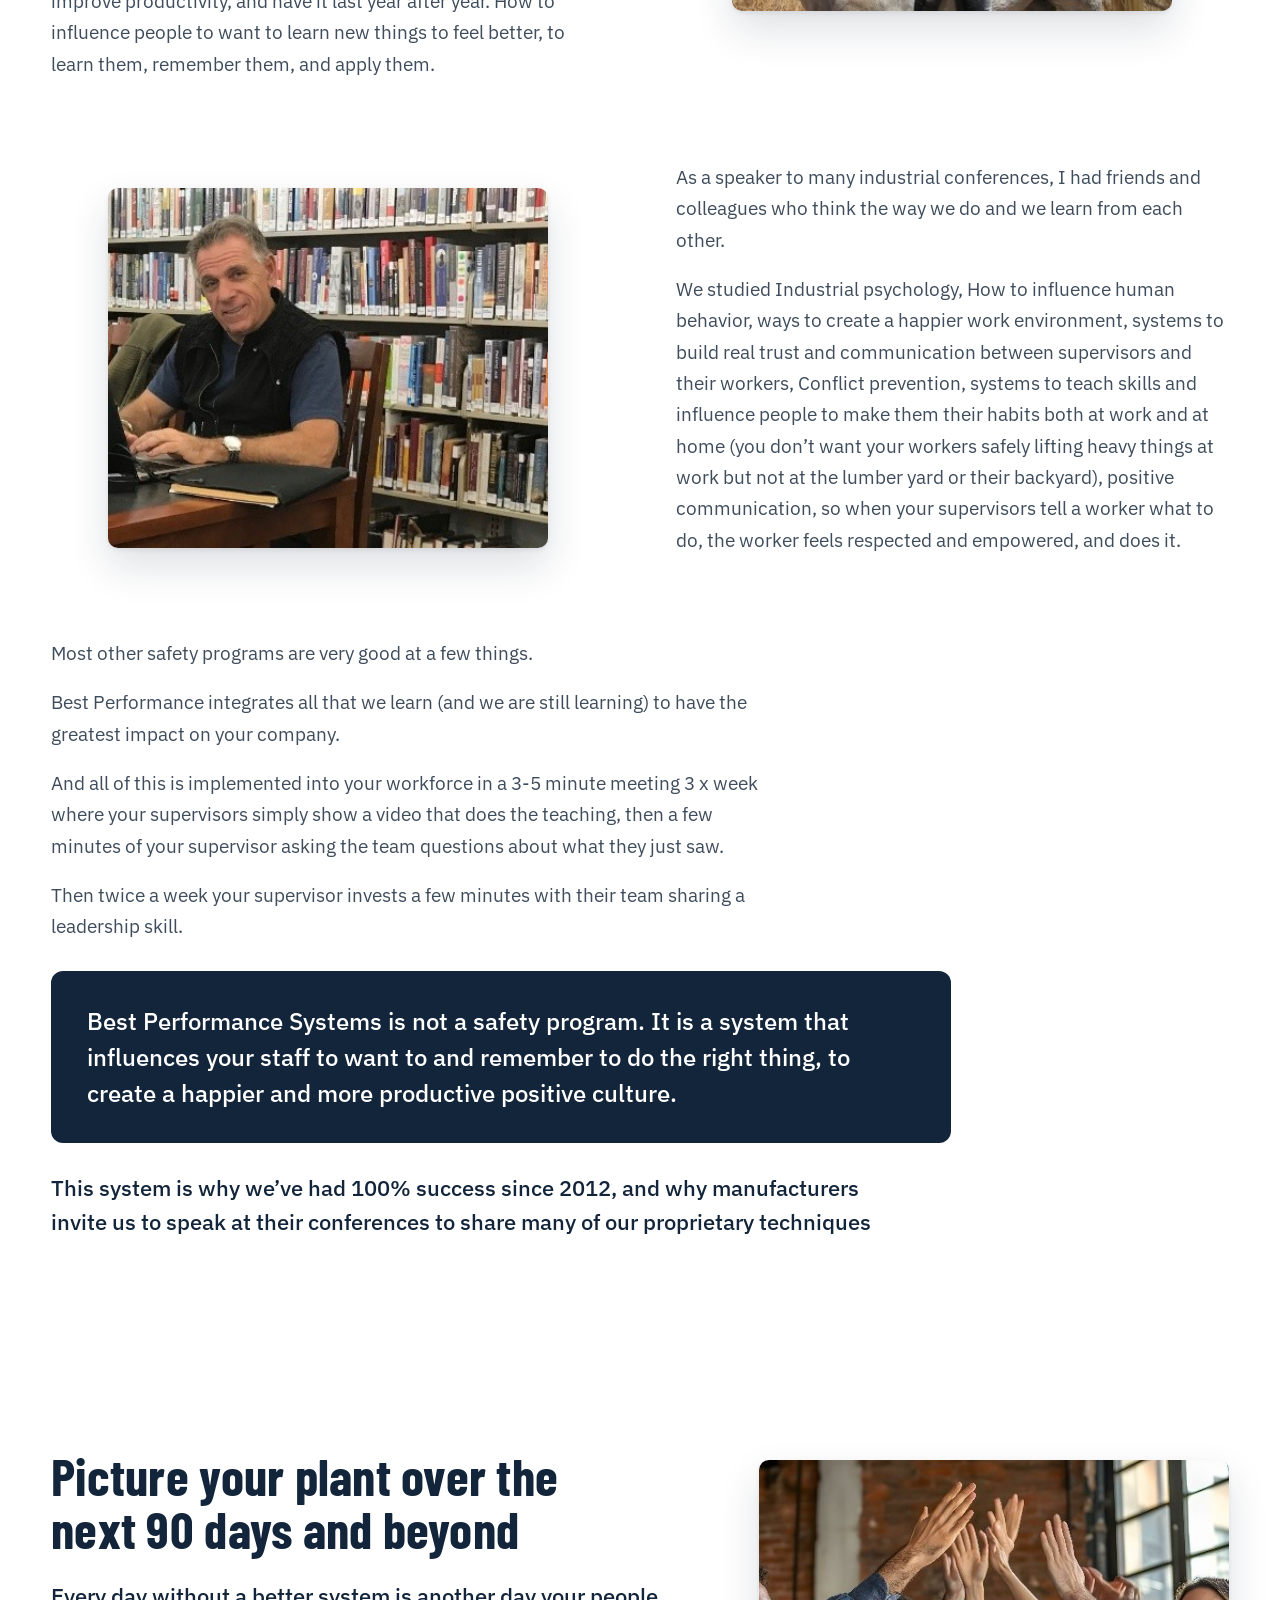
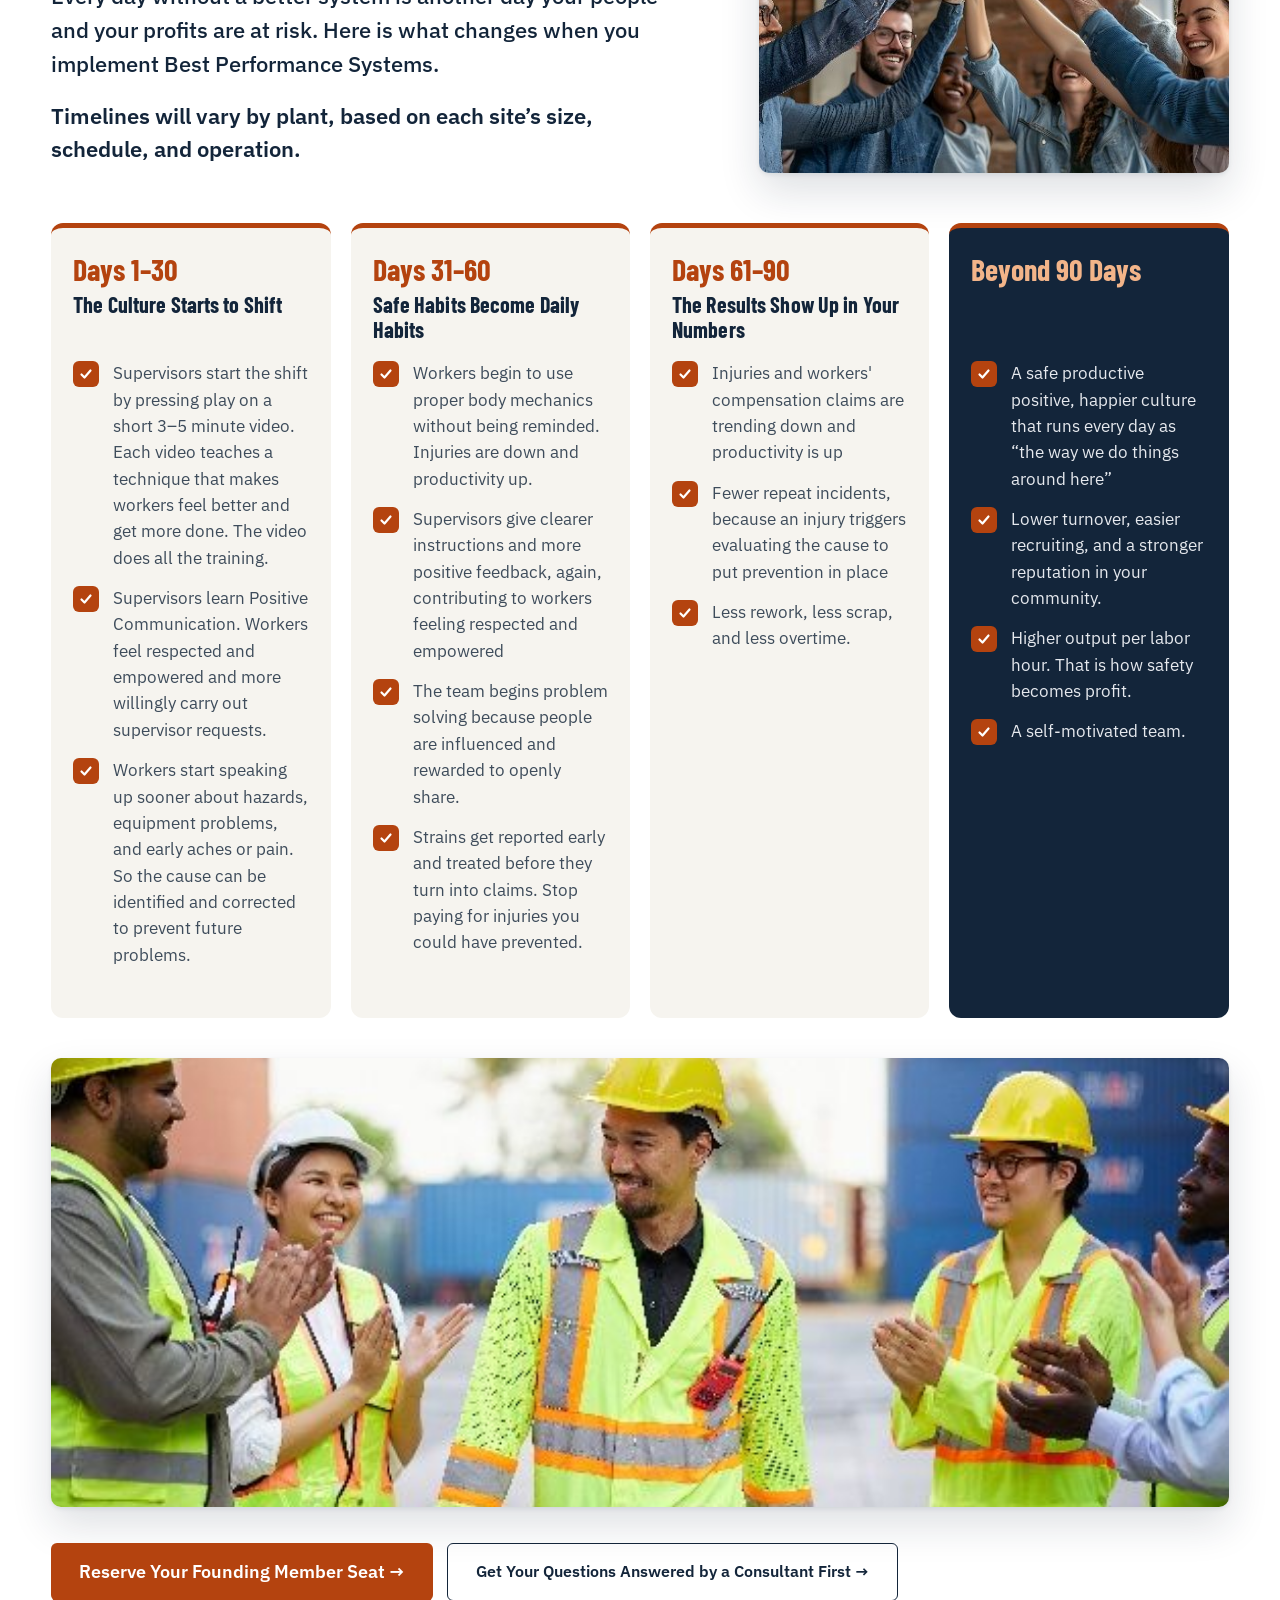
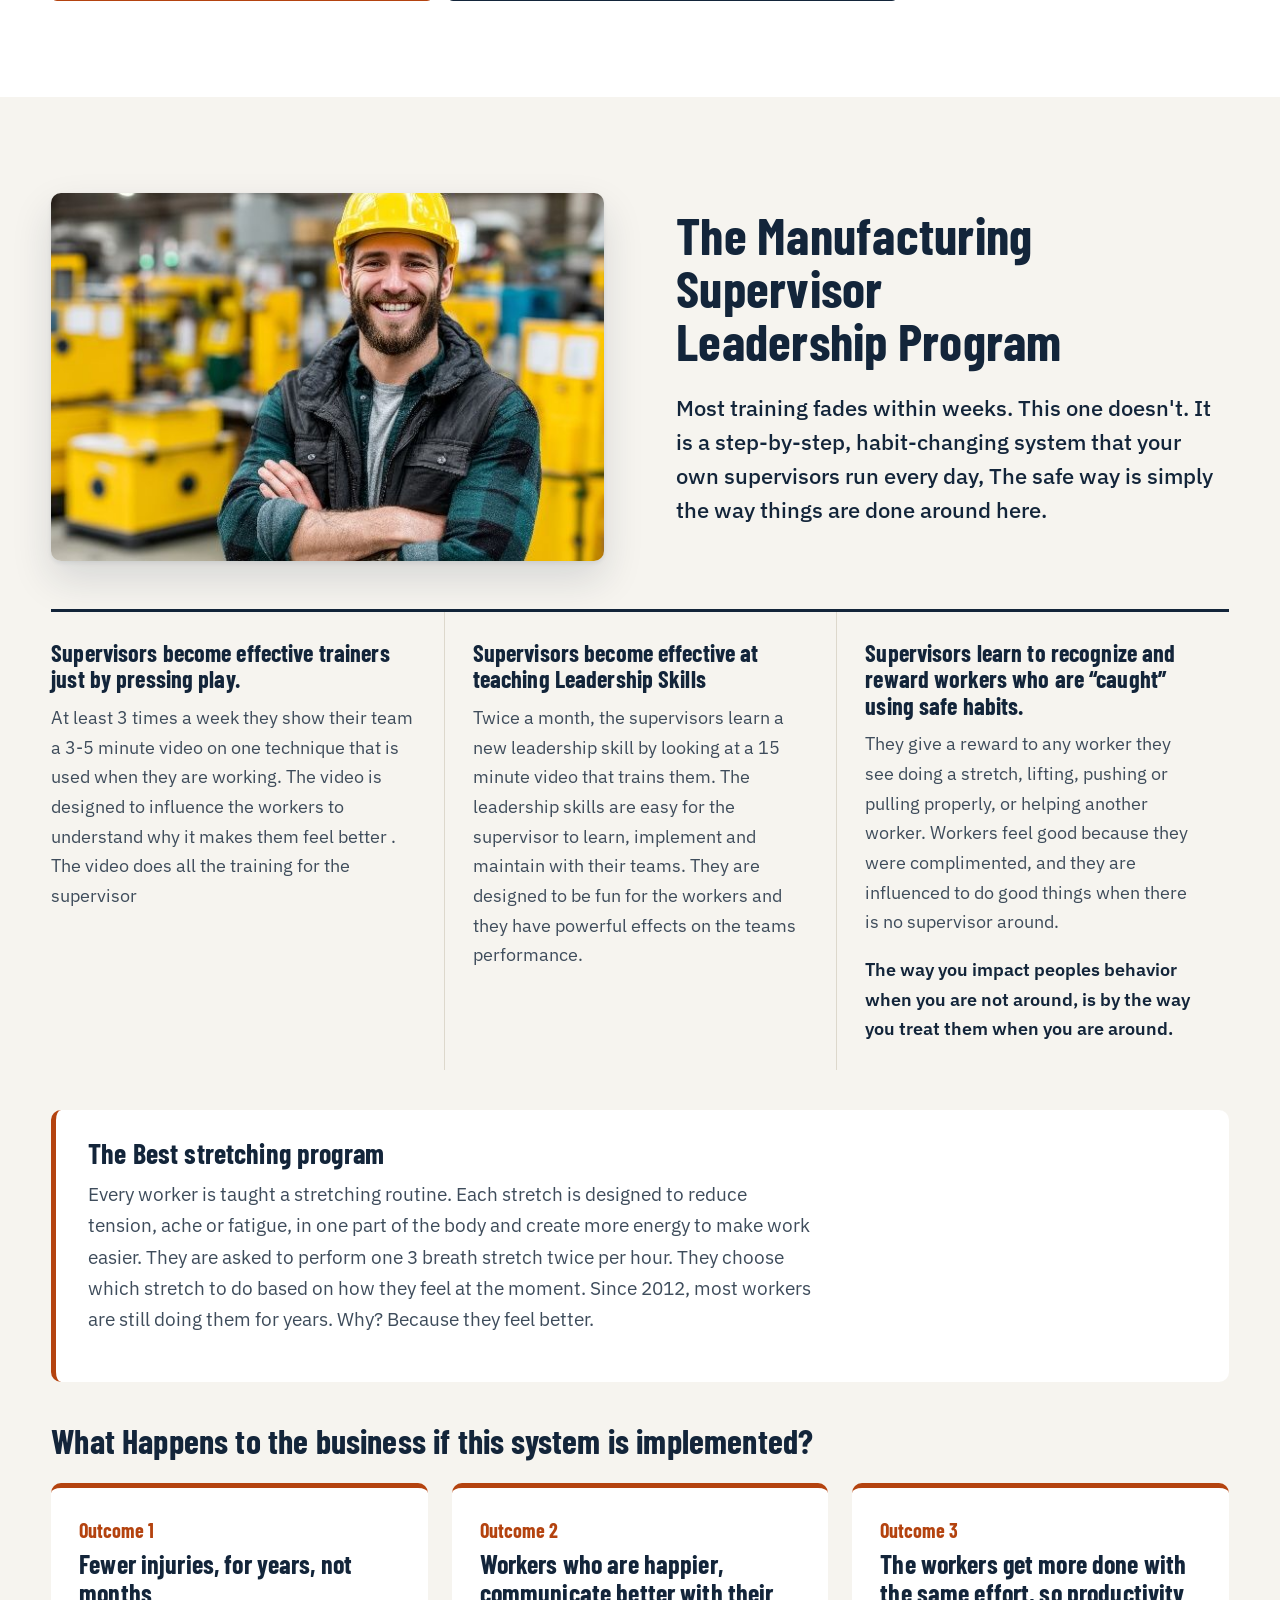
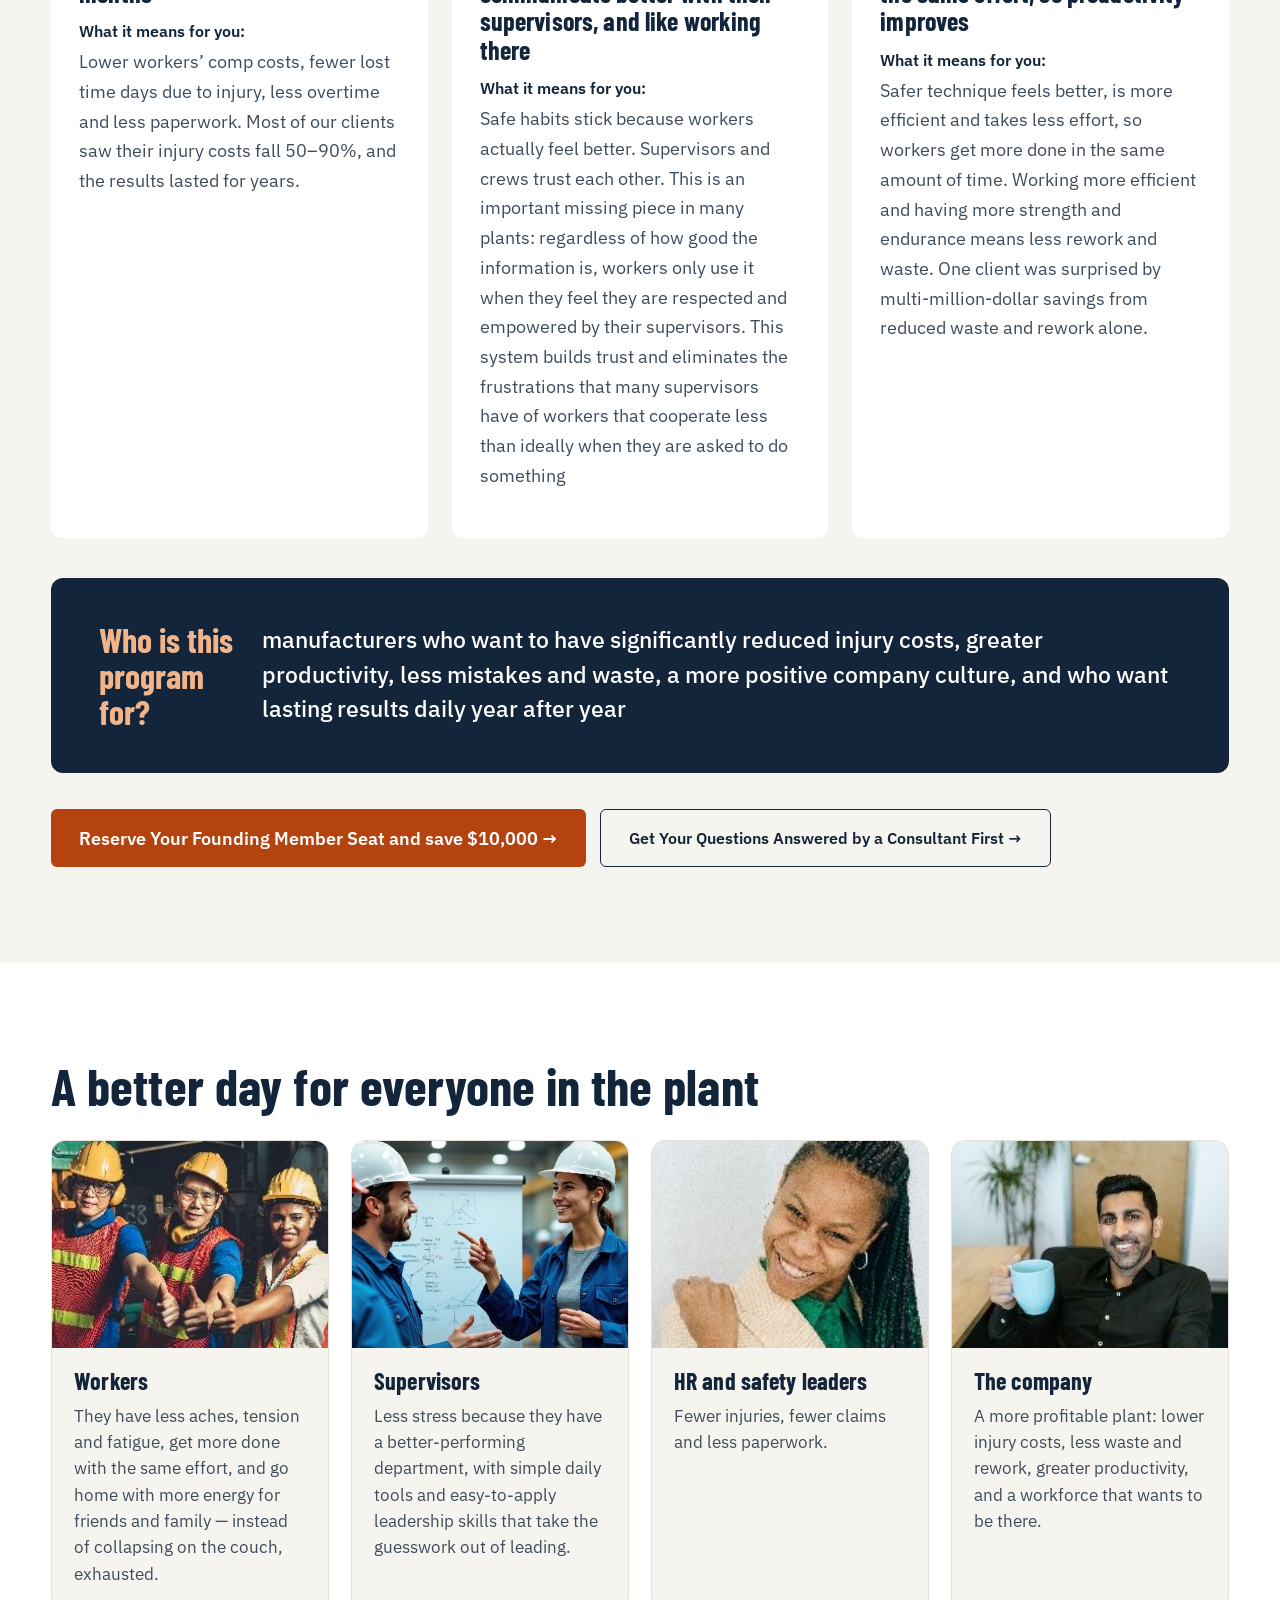
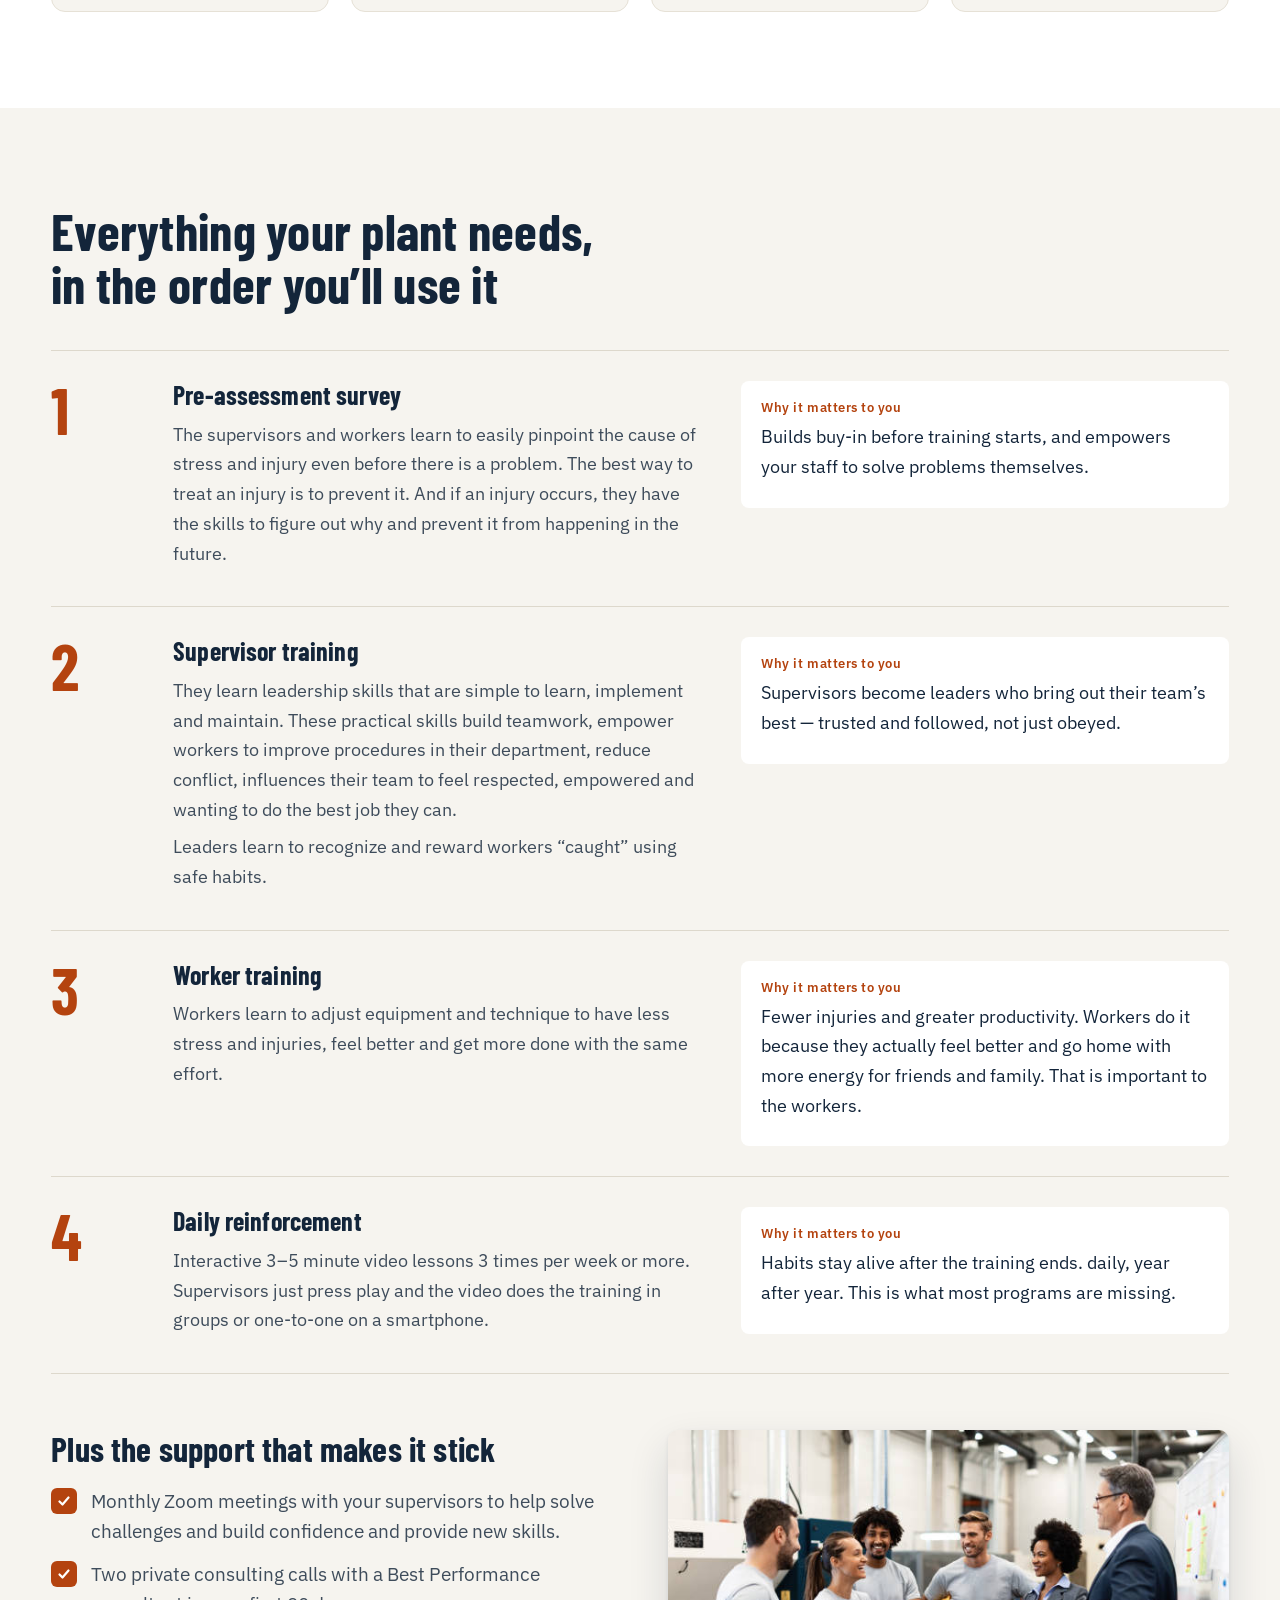
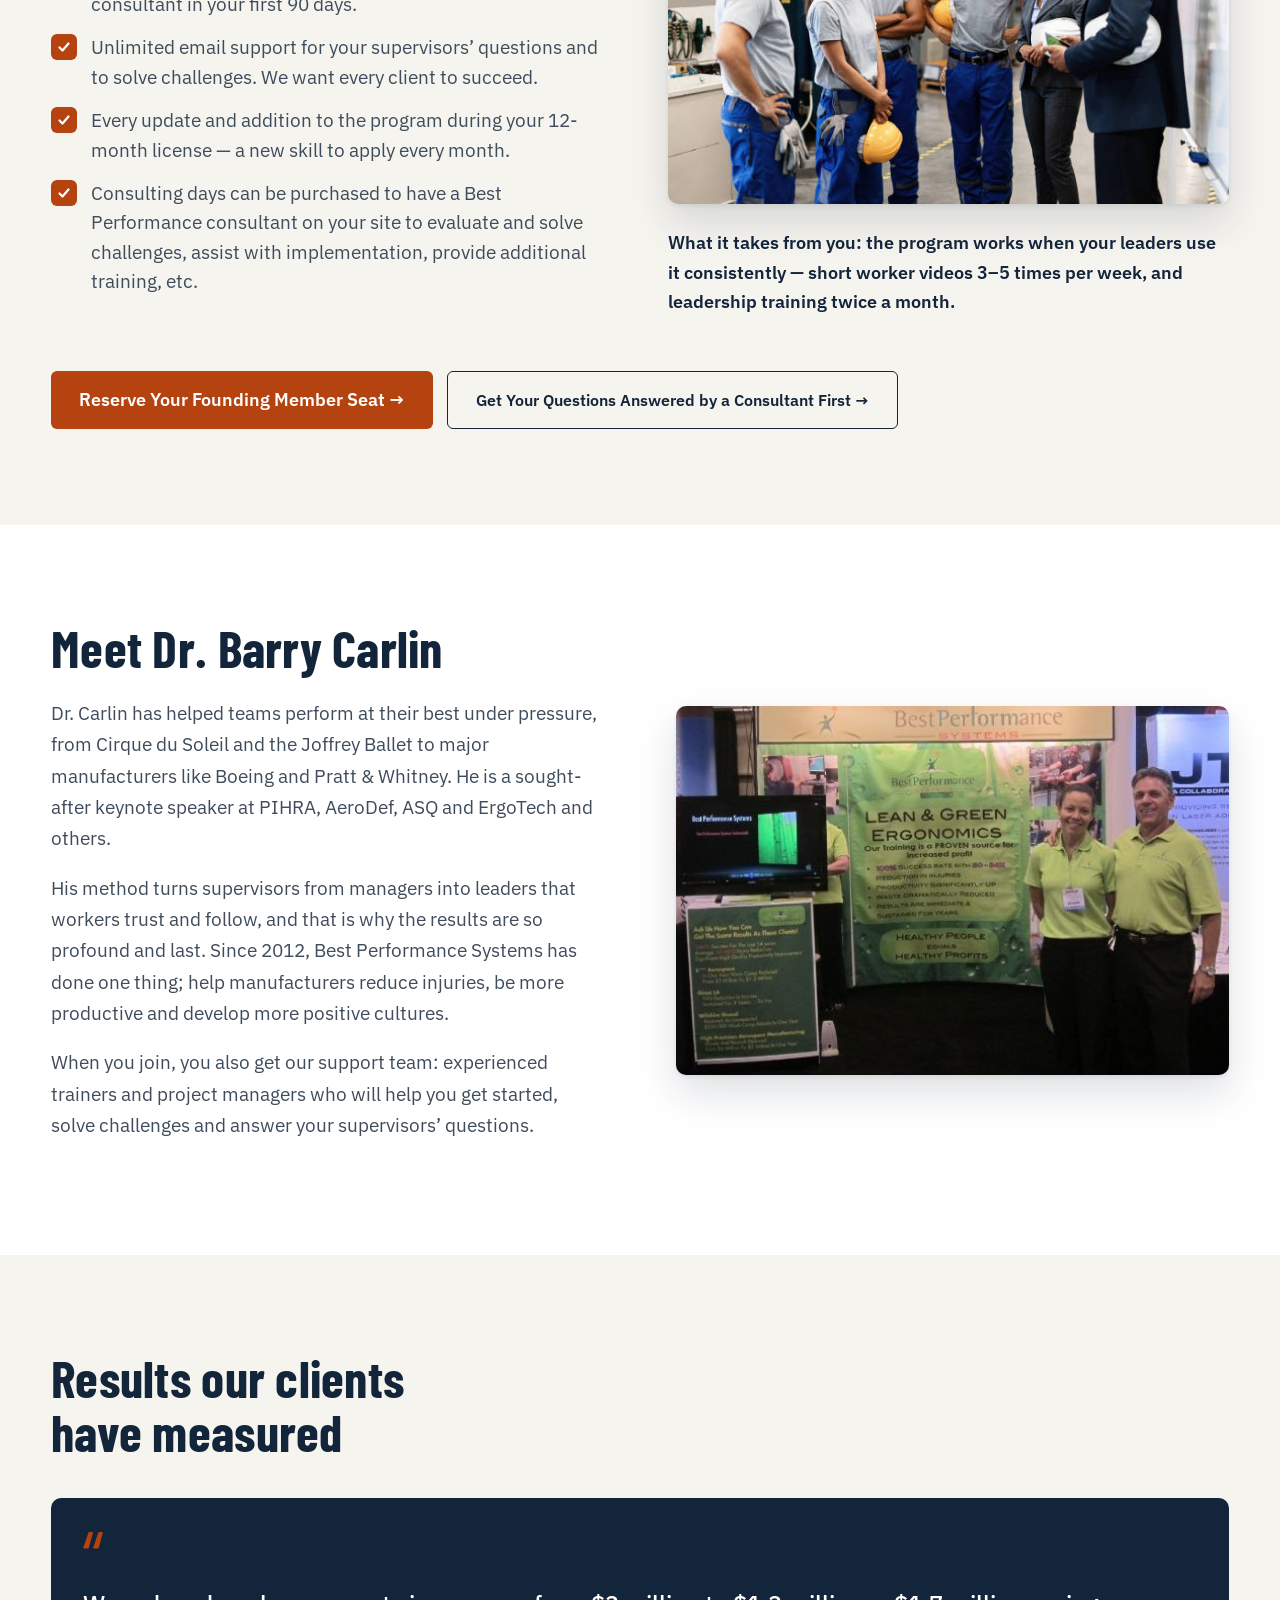
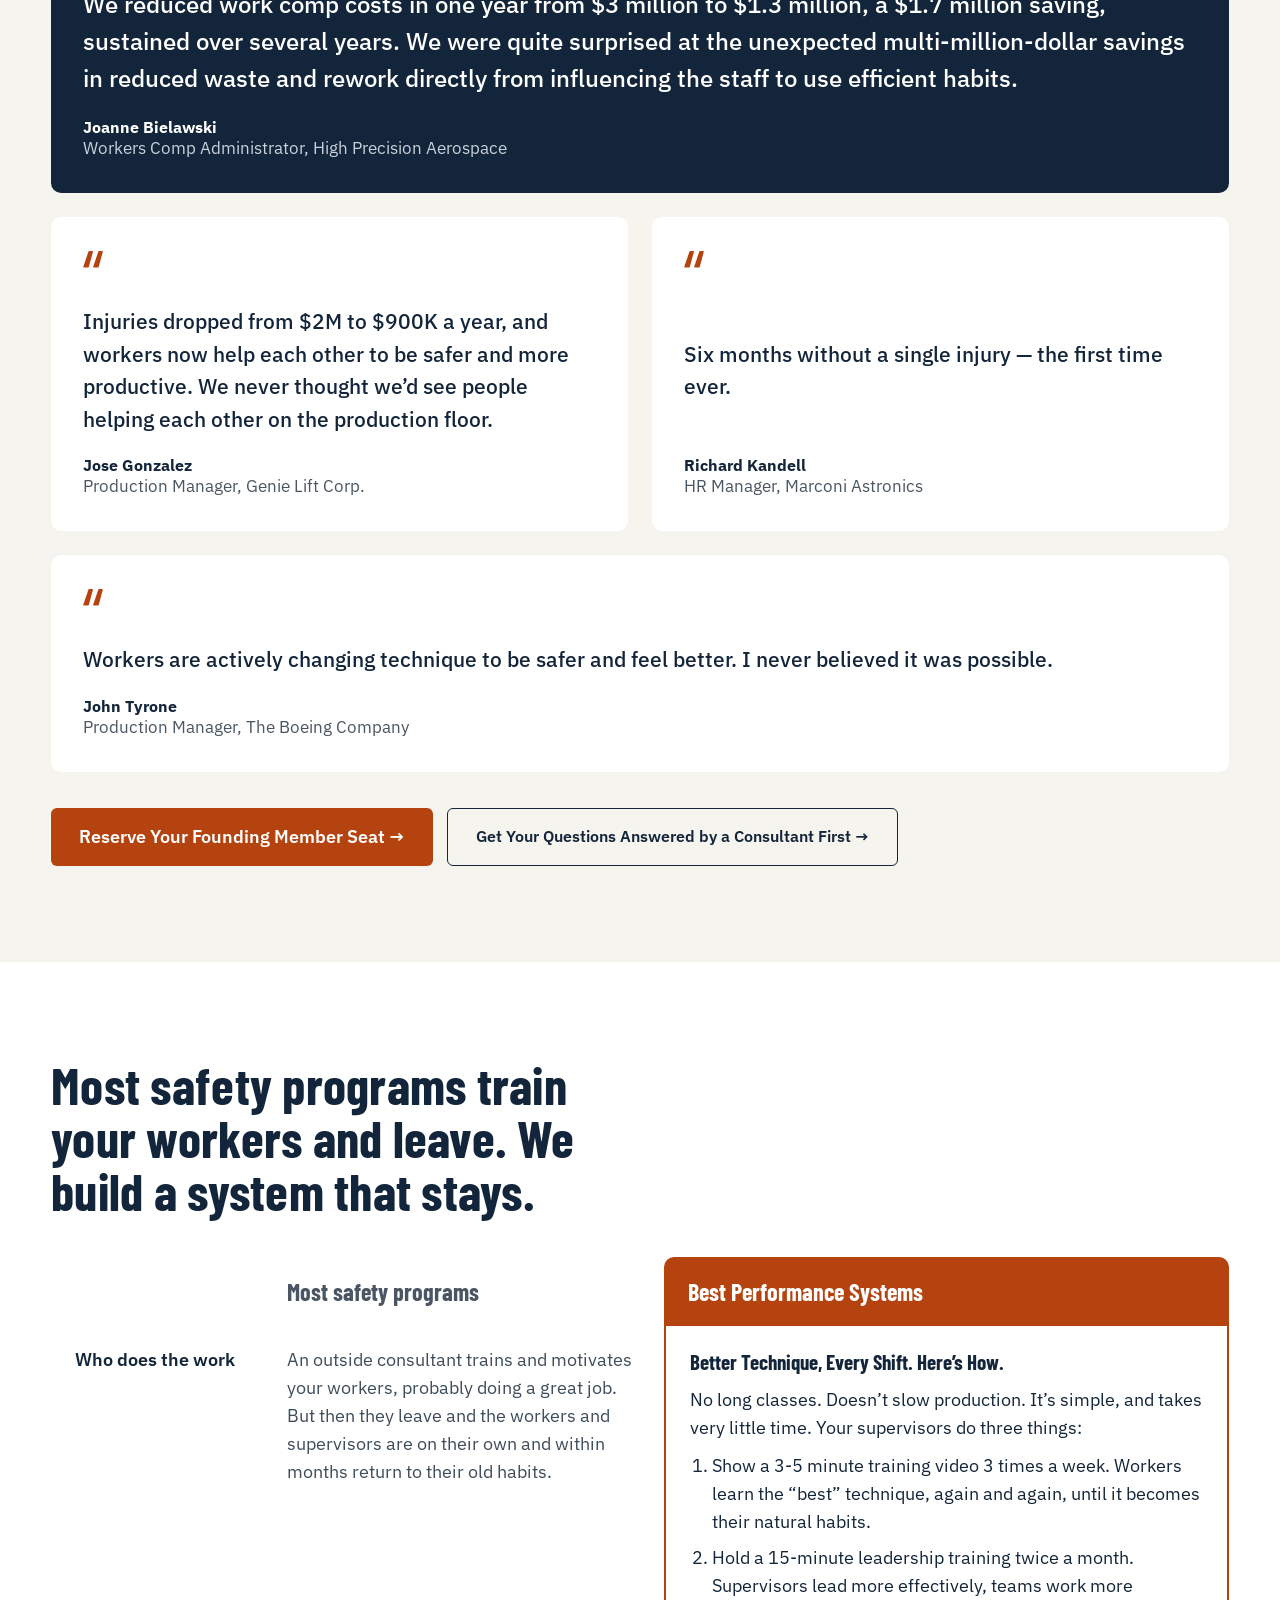
